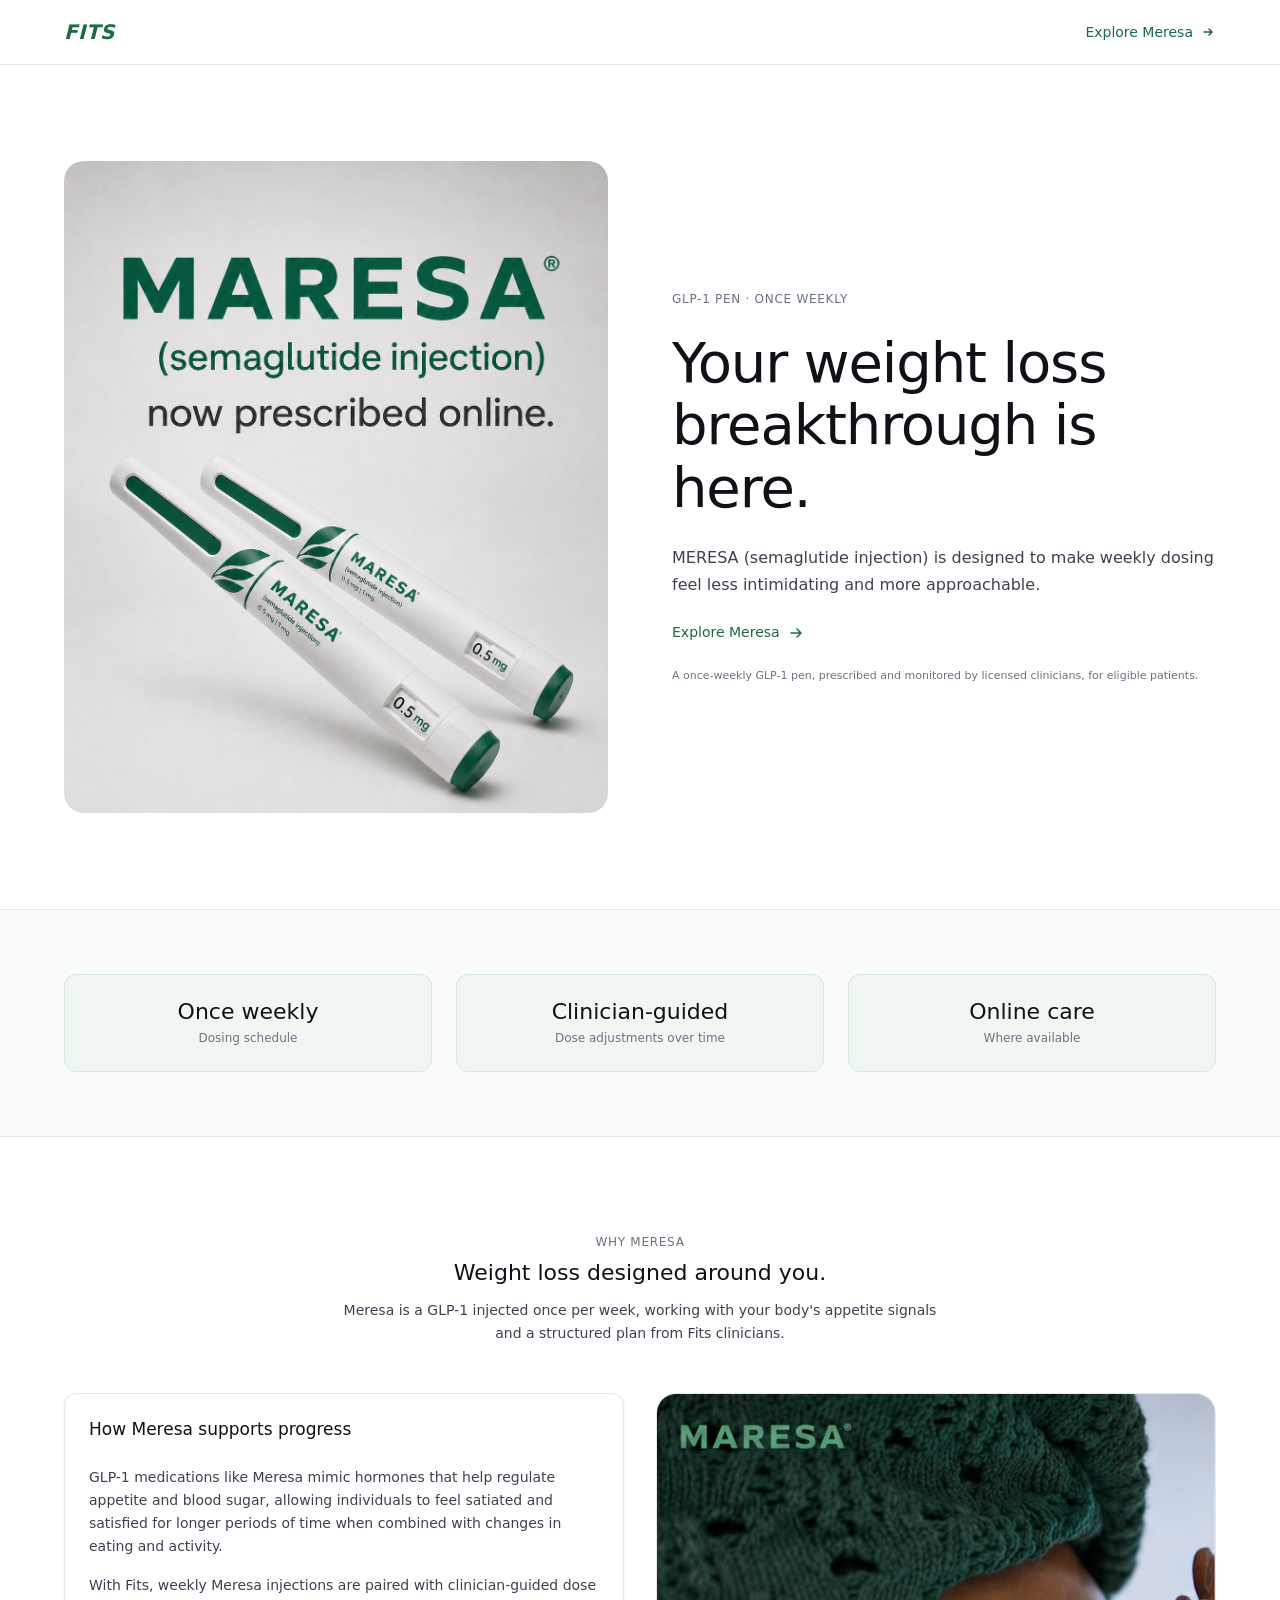
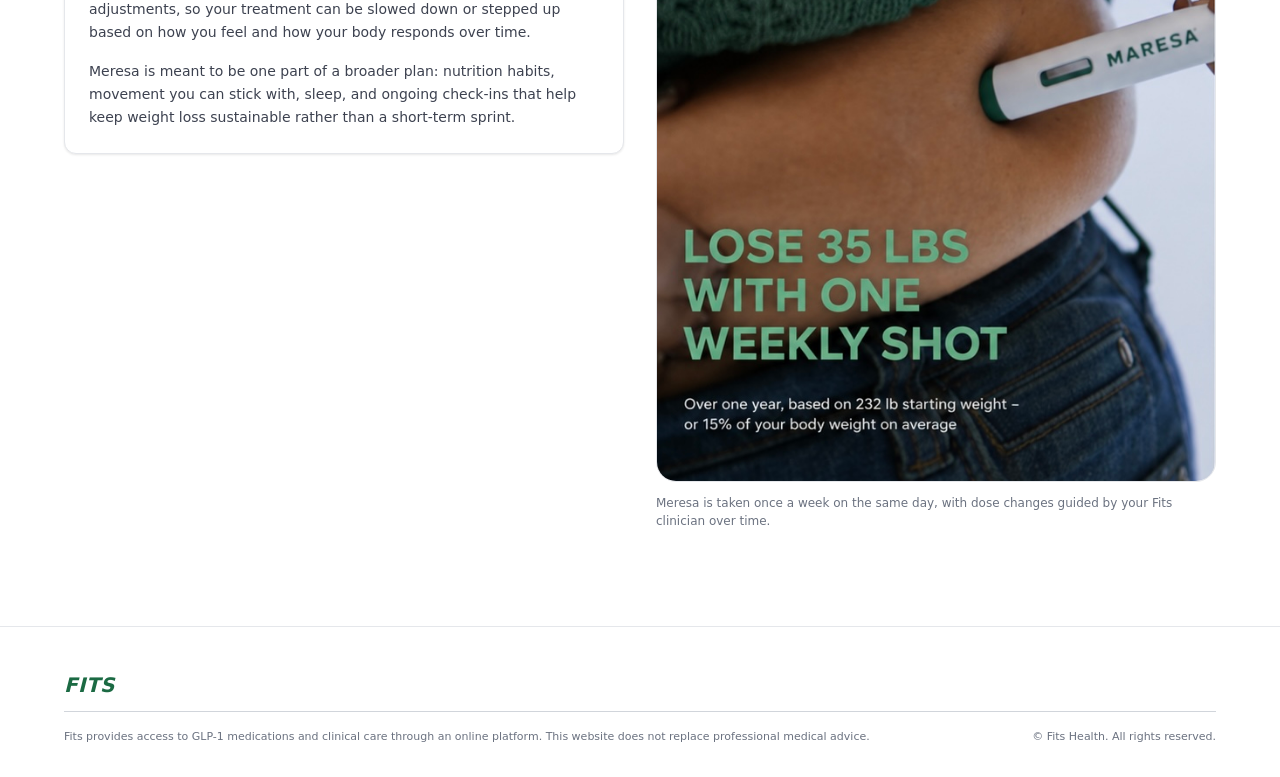
==== index.html @ 3e5bb479 "changes" ====
<!DOCTYPE html>
<html lang="en">
<head>
  <meta charset="UTF-8" />
  <title>Fits | Meresa GLP-1 Pen</title>
  <meta name="viewport" content="width=device-width, initial-scale=1" />
  <style>
    /* ============================================================
       FITS HEALTH - Shared Design System (inlined from styles.css)
       ============================================================ */

    *, *::before, *::after { box-sizing: border-box; margin: 0; padding: 0; }

    :root {
      --color-brand:        #1b6a43;
      --color-brand-dark:   #0f4a2e;
      --color-brand-mid:    #2e8c5e;
      --color-brand-light:  #d4e8db;
      --color-brand-subtle: #f0f7f3;
      --color-ink:           #0f1117;
      --color-ink-secondary: #3d4250;
      --color-ink-muted:     #6b7280;
      --color-surface:        #ffffff;
      --color-bg:             #f9fafb;
      --color-surface-raised: #f3f4f6;
      --color-border:        #e5e7eb;
      --color-border-strong: #d1d5db;
      --color-warning:        #d97706;
      --color-warning-bg:     #fffbeb;
      --color-warning-border: #fef3c7;
      --font-base: system-ui, -apple-system, BlinkMacSystemFont, "Helvetica Neue", Arial, sans-serif;
      --sp-1:  4px;  --sp-2:  8px;  --sp-3:  12px; --sp-4:  16px;
      --sp-6:  24px; --sp-8:  32px; --sp-12: 48px;  --sp-16: 64px; --sp-24: 96px;
      --radius-sm: 6px; --radius-md: 12px; --radius-lg: 20px;
      --shadow-card:     0 1px 3px rgba(0,0,0,.06), 0 1px 2px rgba(0,0,0,.04);
      --shadow-elevated: 0 4px 16px rgba(0,0,0,.08), 0 1px 4px rgba(0,0,0,.05);
      --shadow-hover:    0 8px 24px rgba(0,0,0,.10);
      --container-max: 1200px;
      --nav-height: 64px;
    }

    html { font-size: 16px; -webkit-font-smoothing: antialiased; -moz-osx-font-smoothing: grayscale; text-rendering: optimizeLegibility; }
    body { font-family: var(--font-base); background: var(--color-bg); color: var(--color-ink); line-height: 1.5; }
    img { max-width: 100%; display: block; }
    a { color: inherit; text-decoration: none; }

    .container { max-width: var(--container-max); margin: 0 auto; padding: 0 var(--sp-6); }

    /* Nav */
    .site-nav { position: sticky; top: 0; z-index: 100; background: var(--color-surface); border-bottom: 1px solid var(--color-border); transition: box-shadow 0.2s ease, border-color 0.2s ease; }
    .site-nav.scrolled { box-shadow: var(--shadow-elevated); border-bottom-color: transparent; }
    .nav-inner { height: var(--nav-height); display: flex; align-items: center; justify-content: space-between; }
    .nav-logo { font-size: 20px; font-weight: 700; font-style: italic; color: var(--color-brand); letter-spacing: 0.02em; text-decoration: none; line-height: 1; }
    .nav-logo:hover { color: var(--color-brand-dark); }
    .nav-actions { display: flex; align-items: center; gap: var(--sp-3); }

    /* Buttons */
    .btn { display: inline-flex; align-items: center; gap: var(--sp-2); padding: 10px 20px; font-family: var(--font-base); font-size: 14px; font-weight: 500; line-height: 1; border-radius: var(--radius-sm); border: 1px solid transparent; cursor: pointer; text-decoration: none; transition: background 0.15s ease, border-color 0.15s ease, color 0.15s ease; white-space: nowrap; }
    .btn:focus-visible { outline: 2px solid var(--color-brand-light); outline-offset: 2px; }
    .btn-ghost { background: transparent; border-color: transparent; color: var(--color-brand); padding-left: 0; padding-right: 0; }
    .btn-ghost:hover { color: var(--color-brand-dark); text-decoration: underline; }
    .btn-outline { background: transparent; border-color: var(--color-border-strong); color: var(--color-ink-secondary); }
    .btn-outline:hover { background: var(--color-bg); }

    /* Typography */
    .eyebrow { font-size: 12px; font-weight: 500; letter-spacing: 0.06em; text-transform: uppercase; color: var(--color-ink-muted); line-height: 1.5; }
    .text-display { font-size: clamp(42px, 4.5vw, 56px); font-weight: 300; letter-spacing: -0.02em; line-height: 1.12; color: var(--color-ink); }
    .text-h2 { font-size: 22px; font-weight: 500; line-height: 1.3; color: var(--color-ink); }
    .text-h3 { font-size: 17px; font-weight: 500; line-height: 1.4; color: var(--color-ink); }
    .text-body-lg { font-size: 16px; font-weight: 400; line-height: 1.7; color: var(--color-ink-secondary); }
    .text-body { font-size: 14px; font-weight: 400; line-height: 1.65; color: var(--color-ink-secondary); }
    .text-caption { font-size: 12px; font-weight: 500; line-height: 1.5; color: var(--color-ink-muted); }
    .text-legal { font-size: 11px; font-weight: 400; line-height: 1.6; color: var(--color-ink-muted); }

    /* Cards */
    .card { background: var(--color-surface); border: 1px solid var(--color-border); border-radius: var(--radius-md); box-shadow: var(--shadow-card); padding: var(--sp-6); }
    .card-image { background: #f4f1ec; border-radius: var(--radius-lg); overflow: hidden; }
    .card-image img { width: 100%; height: auto; display: block; }
    .card-stat { background: var(--color-brand-subtle); border: 1px solid var(--color-brand-light); border-radius: var(--radius-md); padding: var(--sp-6); text-align: center; }
    .card-stat-value { font-size: 22px; font-weight: 400; color: var(--color-ink); line-height: 1.2; margin-bottom: var(--sp-1); }
    .card-stat-label { font-size: 12px; font-weight: 500; color: var(--color-ink-muted); line-height: 1.4; }

    /* Sections */
    .section { padding: var(--sp-24) 0; }
    .section--white { background: var(--color-surface); }
    .section-header { text-align: center; max-width: 600px; margin: 0 auto var(--sp-12); }
    .section-header .eyebrow { margin-bottom: var(--sp-2); }
    .section-header .text-h2 { margin-bottom: var(--sp-3); }

    /* Footer */
    .site-footer { background: var(--color-surface); border-top: 1px solid var(--color-border); padding: var(--sp-12) 0 var(--sp-8); }
    .footer-inner { display: flex; flex-direction: column; gap: var(--sp-4); }
    .footer-top { display: flex; align-items: center; justify-content: space-between; padding-bottom: var(--sp-4); border-bottom: 1px solid var(--color-border-strong); }
    .footer-bottom { display: flex; justify-content: space-between; align-items: flex-start; gap: var(--sp-6); flex-wrap: wrap; }

    /* ============================================================
       index.html page-specific styles
       ============================================================ */

    .hero { background: var(--color-surface); padding: var(--sp-24) 0; }

    .hero-grid {
      display: grid;
      grid-template-columns: minmax(0, 1fr) minmax(0, 1fr);
      gap: var(--sp-16);
      align-items: center;
    }

    .hero-image-col { order: -1; }

    .hero-text-col { display: flex; flex-direction: column; gap: var(--sp-6); }

    .hero-explore-link { display: inline-flex; align-items: center; gap: var(--sp-2); font-size: 14px; font-weight: 500; color: var(--color-brand); text-decoration: none; transition: color 0.15s ease; }
    .hero-explore-link:hover { color: var(--color-brand-dark); }
    .hero-explore-link svg { transition: transform 0.15s ease; }
    .hero-explore-link:hover svg { transform: translateX(3px); }

    .stats-section { background: var(--color-bg); padding: var(--sp-16) 0; border-top: 1px solid var(--color-border); border-bottom: 1px solid var(--color-border); }
    .stats-grid { display: grid; grid-template-columns: repeat(3, minmax(0, 1fr)); gap: var(--sp-6); }

    .how-section { background: var(--color-surface); }
    .how-grid { display: grid; grid-template-columns: minmax(0, 1fr) minmax(0, 1fr); gap: var(--sp-8); align-items: start; }
    .how-copy p { font-size: 14px; line-height: 1.65; color: var(--color-ink-secondary); }
    .how-copy p + p { margin-top: var(--sp-4); }
    .how-image { display: flex; flex-direction: column; gap: var(--sp-3); }
    .how-image .card-image { background: var(--color-surface); border: 1px solid var(--color-border); }

    @media (max-width: 900px) {
      .hero-grid, .how-grid { grid-template-columns: 1fr; gap: var(--sp-8); }
      .hero-image-col { order: -1; }
    }

    @media (max-width: 768px) {
      .container { padding: 0 var(--sp-4); }
      .section { padding: var(--sp-16) 0; }
      .section-header { margin-bottom: var(--sp-8); }
      .footer-top { flex-direction: column; align-items: flex-start; gap: var(--sp-3); }
      .footer-bottom { flex-direction: column; gap: var(--sp-2); }
    }

    @media (max-width: 600px) {
      .hero { padding: var(--sp-16) 0; }
      .hero-grid { gap: var(--sp-6); }
      .stats-grid { grid-template-columns: 1fr; gap: var(--sp-3); }
      .card-stat { display: flex; align-items: center; gap: var(--sp-4); text-align: left; padding: var(--sp-4); }
      .card-stat-value { margin-bottom: 0; white-space: nowrap; }
    }
  </style>
</head>
<body>

  <header class="site-nav" id="site-nav">
    <div class="container nav-inner">
      <a href="index.html" class="nav-logo">FITS</a>
      <nav class="nav-actions" aria-label="Site navigation">
        <a href="fits-pen.html" class="btn-ghost btn">
          Explore Meresa
          <svg width="14" height="14" viewBox="0 0 14 14" fill="none" aria-hidden="true">
            <path d="M3 7h8M8 4l3 3-3 3" stroke="currentColor" stroke-width="1.5" stroke-linecap="round" stroke-linejoin="round"/>
          </svg>
        </a>
      </nav>
    </div>
  </header>

  <main>

    <section class="hero section--white" id="pen">
      <div class="container">
        <div class="hero-grid">

          <div class="hero-image-col">
            <div class="card-image">
              <img src="dual.png" alt="Two Meresa semaglutide injection pens" fetchpriority="high" width="800" height="900" />
            </div>
          </div>

          <div class="hero-text-col">
            <p class="eyebrow">GLP-1 pen &middot; once weekly</p>
            <div>
              <h1 class="text-display">Your weight loss breakthrough is here.</h1>
              <p class="text-body-lg" style="margin-top: var(--sp-6);">
                MERESA (semaglutide injection) is designed to make weekly dosing feel less intimidating and more approachable.
              </p>
            </div>
            <a href="fits-pen.html" class="hero-explore-link">
              Explore Meresa
              <svg width="16" height="16" viewBox="0 0 16 16" fill="none" aria-hidden="true">
                <path d="M3 8h10M9 4l4 4-4 4" stroke="currentColor" stroke-width="1.5" stroke-linecap="round" stroke-linejoin="round"/>
              </svg>
            </a>
            <p class="text-legal">
              A once-weekly GLP-1 pen, prescribed and monitored by licensed clinicians, for eligible patients.
            </p>
          </div>

        </div>
      </div>
    </section>

    <section class="stats-section" aria-label="Key features">
      <div class="container">
        <div class="stats-grid">
          <div class="card-stat">
            <div class="card-stat-value">Once weekly</div>
            <div class="card-stat-label">Dosing schedule</div>
          </div>
          <div class="card-stat">
            <div class="card-stat-value">Clinician-guided</div>
            <div class="card-stat-label">Dose adjustments over time</div>
          </div>
          <div class="card-stat">
            <div class="card-stat-value">Online care</div>
            <div class="card-stat-label">Where available</div>
          </div>
        </div>
      </div>
    </section>

    <section class="section how-section section--white" id="see">
      <div class="container">
        <div class="section-header">
          <p class="eyebrow">Why Meresa</p>
          <h2 class="text-h2">Weight loss designed around you.</h2>
          <p class="text-body">
            Meresa is a GLP-1 injected once per week, working with your body's appetite signals and a structured plan from Fits clinicians.
          </p>
        </div>
        <div class="how-grid">
          <div class="how-copy card">
            <h3 class="text-h3" style="margin-bottom: var(--sp-6);">How Meresa supports progress</h3>
            <p>
              GLP-1 medications like Meresa mimic hormones that help regulate appetite and blood sugar, allowing individuals to feel satiated and satisfied for longer periods of time when combined with changes in eating and activity.
            </p>
            <p>
              With Fits, weekly Meresa injections are paired with clinician-guided dose adjustments, so your treatment can be slowed down or stepped up based on how you feel and how your body responds over time.
            </p>
            <p>
              Meresa is meant to be one part of a broader plan: nutrition habits, movement you can stick with, sleep, and ongoing check-ins that help keep weight loss sustainable rather than a short-term sprint.
            </p>
          </div>
          <div class="how-image">
            <div class="card-image">
              <img src="fat.jpg" alt="Person using the Meresa GLP-1 injection pen" loading="lazy" width="800" height="960" />
            </div>
            <p class="text-caption">
              Meresa is taken once a week on the same day, with dose changes guided by your Fits clinician over time.
            </p>
          </div>
        </div>
      </div>
    </section>

  </main>

  <footer class="site-footer">
    <div class="container footer-inner">
      <div class="footer-top">
        <span class="nav-logo" aria-label="Fits Health">FITS</span>
      </div>
      <div class="footer-bottom">
        <p class="text-legal">Fits provides access to GLP-1 medications and clinical care through an online platform. This website does not replace professional medical advice.</p>
        <p class="text-legal" style="white-space: nowrap;">&#169; Fits Health. All rights reserved.</p>
      </div>
    </div>
  </footer>

  <script>
    (function () {
      var nav = document.getElementById('site-nav');
      if (!nav) return;
      window.addEventListener('scroll', function () {
        nav.classList.toggle('scrolled', window.scrollY > 20);
      }, { passive: true });
    }());
  </script>

</body>
</html>
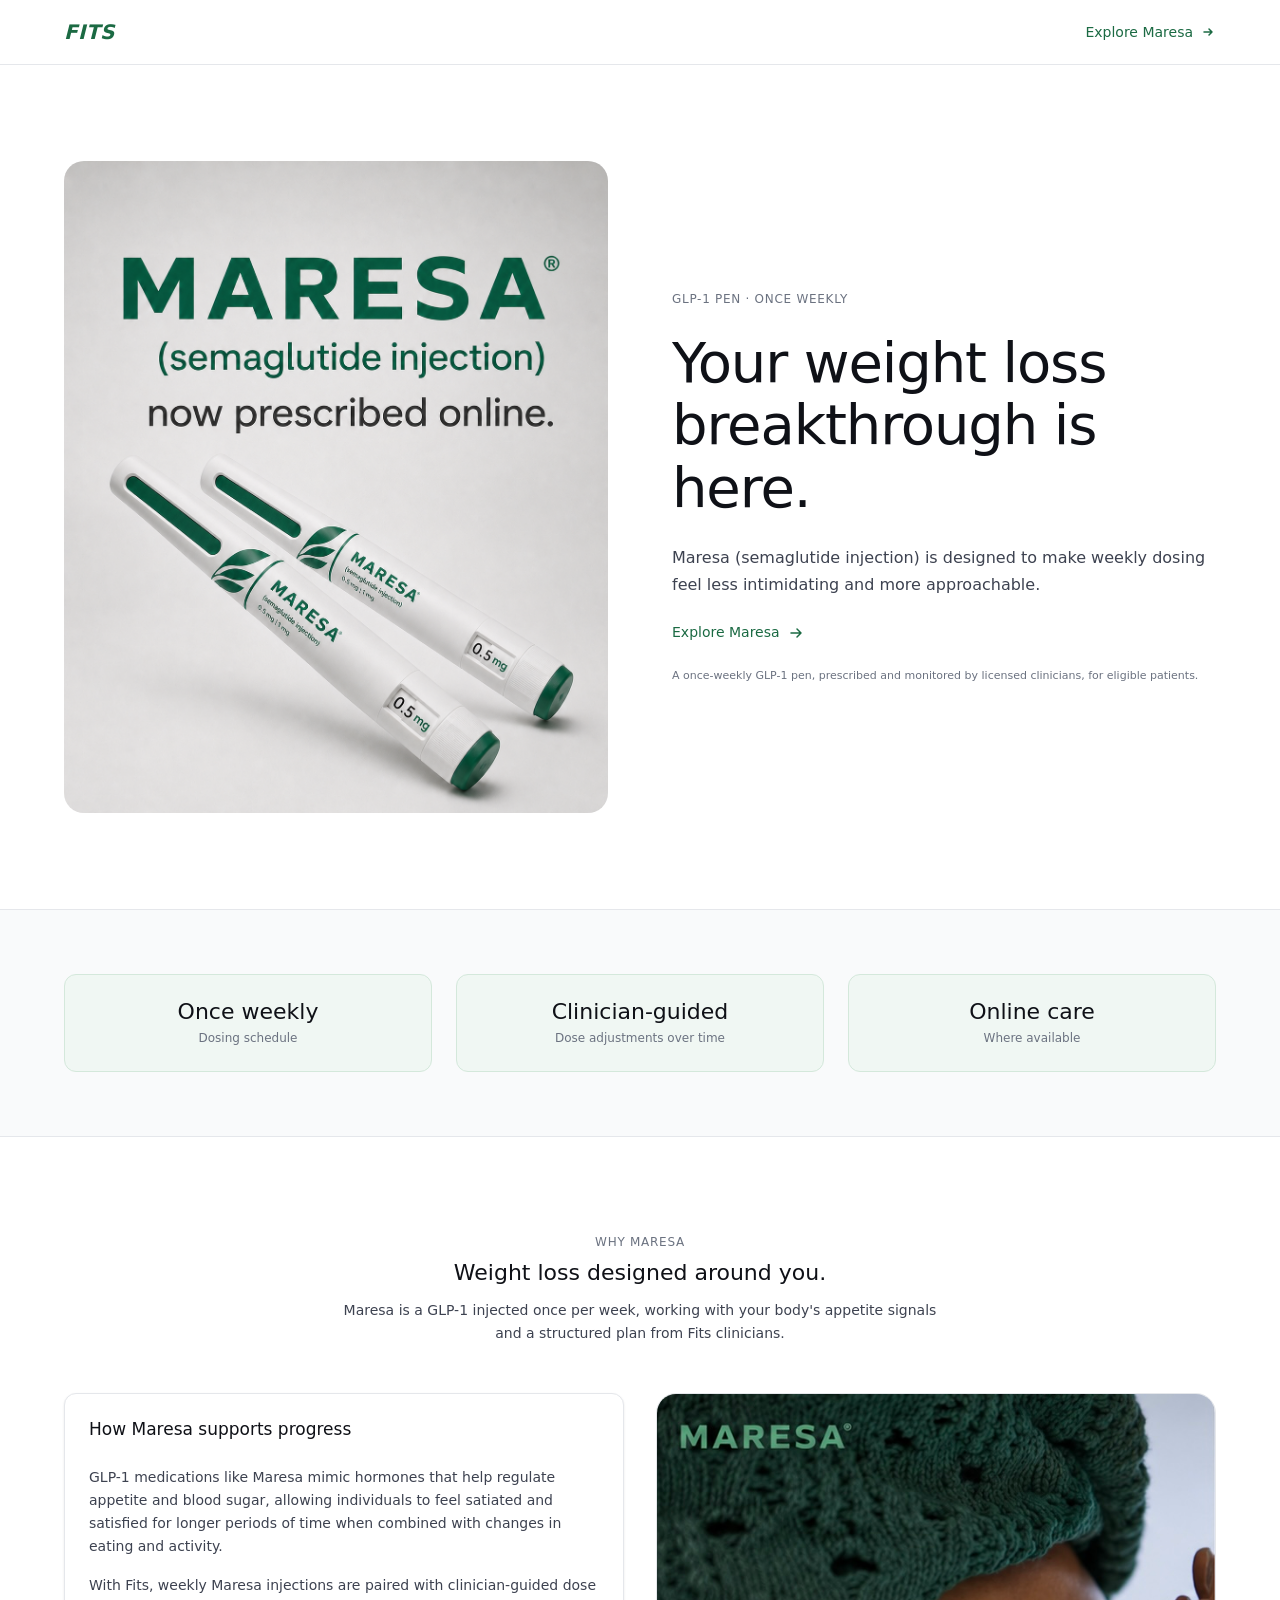
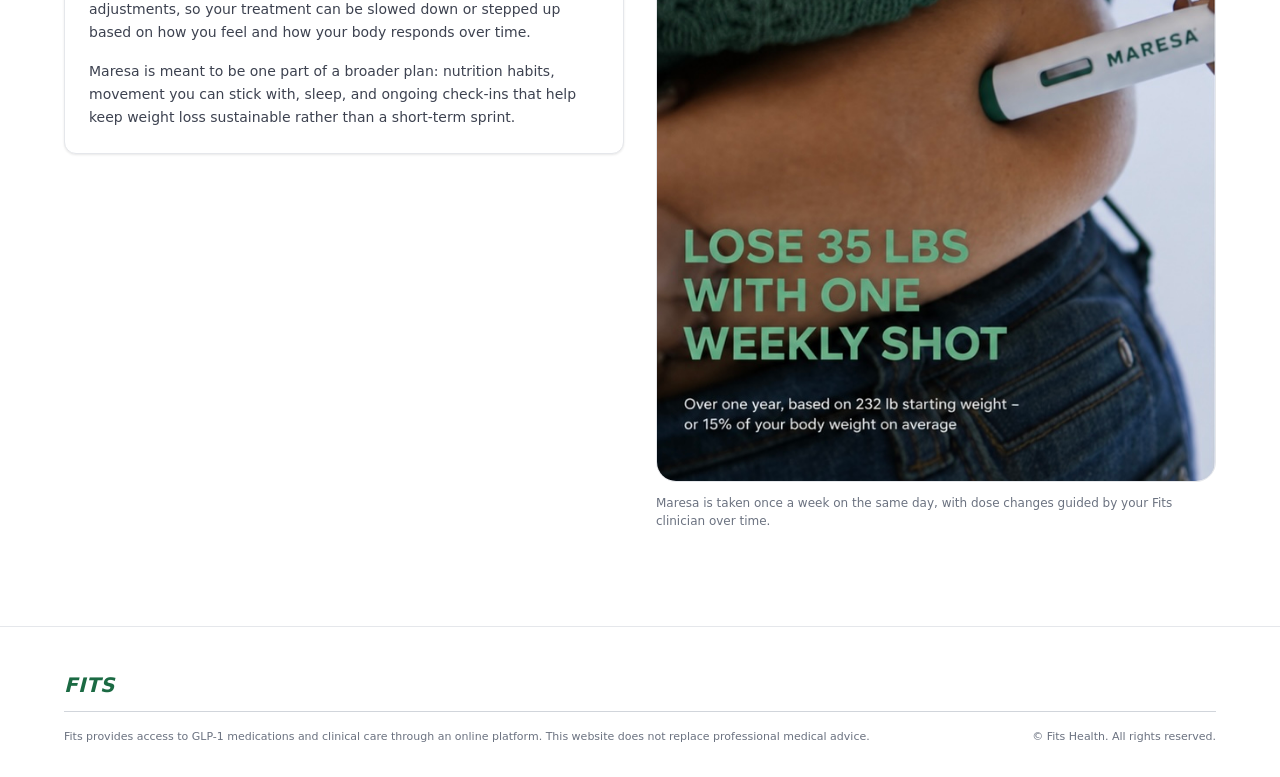
==== commit a4e3fb6e: "Update references from 'Meresa' to 'Maresa'" ====
--- a/index.html
+++ b/index.html
@@ -2,7 +2,7 @@
 <html lang="en">
 <head>
   <meta charset="UTF-8" />
-  <title>Fits | Meresa GLP-1 Pen</title>
+  <title>Fits | Maresa GLP-1 Pen</title>
   <meta name="viewport" content="width=device-width, initial-scale=1" />
   <style>
     /* ============================================================
@@ -154,7 +154,7 @@
       <a href="index.html" class="nav-logo">FITS</a>
       <nav class="nav-actions" aria-label="Site navigation">
         <a href="fits-pen.html" class="btn-ghost btn">
-          Explore Meresa
+          Explore Maresa
           <svg width="14" height="14" viewBox="0 0 14 14" fill="none" aria-hidden="true">
             <path d="M3 7h8M8 4l3 3-3 3" stroke="currentColor" stroke-width="1.5" stroke-linecap="round" stroke-linejoin="round"/>
           </svg>
@@ -171,7 +171,7 @@
 
           <div class="hero-image-col">
             <div class="card-image">
-              <img src="dual.png" alt="Two Meresa semaglutide injection pens" fetchpriority="high" width="800" height="900" />
+              <img src="dual.png" alt="Two Maresa semaglutide injection pens" fetchpriority="high" width="800" height="900" />
             </div>
           </div>
 
@@ -180,11 +180,11 @@
             <div>
               <h1 class="text-display">Your weight loss breakthrough is here.</h1>
               <p class="text-body-lg" style="margin-top: var(--sp-6);">
-                MERESA (semaglutide injection) is designed to make weekly dosing feel less intimidating and more approachable.
+                Maresa (semaglutide injection) is designed to make weekly dosing feel less intimidating and more approachable.
               </p>
             </div>
             <a href="fits-pen.html" class="hero-explore-link">
-              Explore Meresa
+              Explore Maresa
               <svg width="16" height="16" viewBox="0 0 16 16" fill="none" aria-hidden="true">
                 <path d="M3 8h10M9 4l4 4-4 4" stroke="currentColor" stroke-width="1.5" stroke-linecap="round" stroke-linejoin="round"/>
               </svg>
@@ -220,31 +220,31 @@
     <section class="section how-section section--white" id="see">
       <div class="container">
         <div class="section-header">
-          <p class="eyebrow">Why Meresa</p>
+          <p class="eyebrow">Why Maresa</p>
           <h2 class="text-h2">Weight loss designed around you.</h2>
           <p class="text-body">
-            Meresa is a GLP-1 injected once per week, working with your body's appetite signals and a structured plan from Fits clinicians.
+            Maresa is a GLP-1 injected once per week, working with your body's appetite signals and a structured plan from Fits clinicians.
           </p>
         </div>
         <div class="how-grid">
           <div class="how-copy card">
-            <h3 class="text-h3" style="margin-bottom: var(--sp-6);">How Meresa supports progress</h3>
+            <h3 class="text-h3" style="margin-bottom: var(--sp-6);">How Maresa supports progress</h3>
             <p>
-              GLP-1 medications like Meresa mimic hormones that help regulate appetite and blood sugar, allowing individuals to feel satiated and satisfied for longer periods of time when combined with changes in eating and activity.
+              GLP-1 medications like Maresa mimic hormones that help regulate appetite and blood sugar, allowing individuals to feel satiated and satisfied for longer periods of time when combined with changes in eating and activity.
             </p>
             <p>
-              With Fits, weekly Meresa injections are paired with clinician-guided dose adjustments, so your treatment can be slowed down or stepped up based on how you feel and how your body responds over time.
+              With Fits, weekly Maresa injections are paired with clinician-guided dose adjustments, so your treatment can be slowed down or stepped up based on how you feel and how your body responds over time.
             </p>
             <p>
-              Meresa is meant to be one part of a broader plan: nutrition habits, movement you can stick with, sleep, and ongoing check-ins that help keep weight loss sustainable rather than a short-term sprint.
+              Maresa is meant to be one part of a broader plan: nutrition habits, movement you can stick with, sleep, and ongoing check-ins that help keep weight loss sustainable rather than a short-term sprint.
             </p>
           </div>
           <div class="how-image">
             <div class="card-image">
-              <img src="fat.jpg" alt="Person using the Meresa GLP-1 injection pen" loading="lazy" width="800" height="960" />
+              <img src="fat.jpg" alt="Person using the Maresa GLP-1 injection pen" loading="lazy" width="800" height="960" />
             </div>
             <p class="text-caption">
-              Meresa is taken once a week on the same day, with dose changes guided by your Fits clinician over time.
+              Maresa is taken once a week on the same day, with dose changes guided by your Fits clinician over time.
             </p>
           </div>
         </div>
@@ -276,4 +276,4 @@
   </script>
 
 </body>
-</html>+</html>
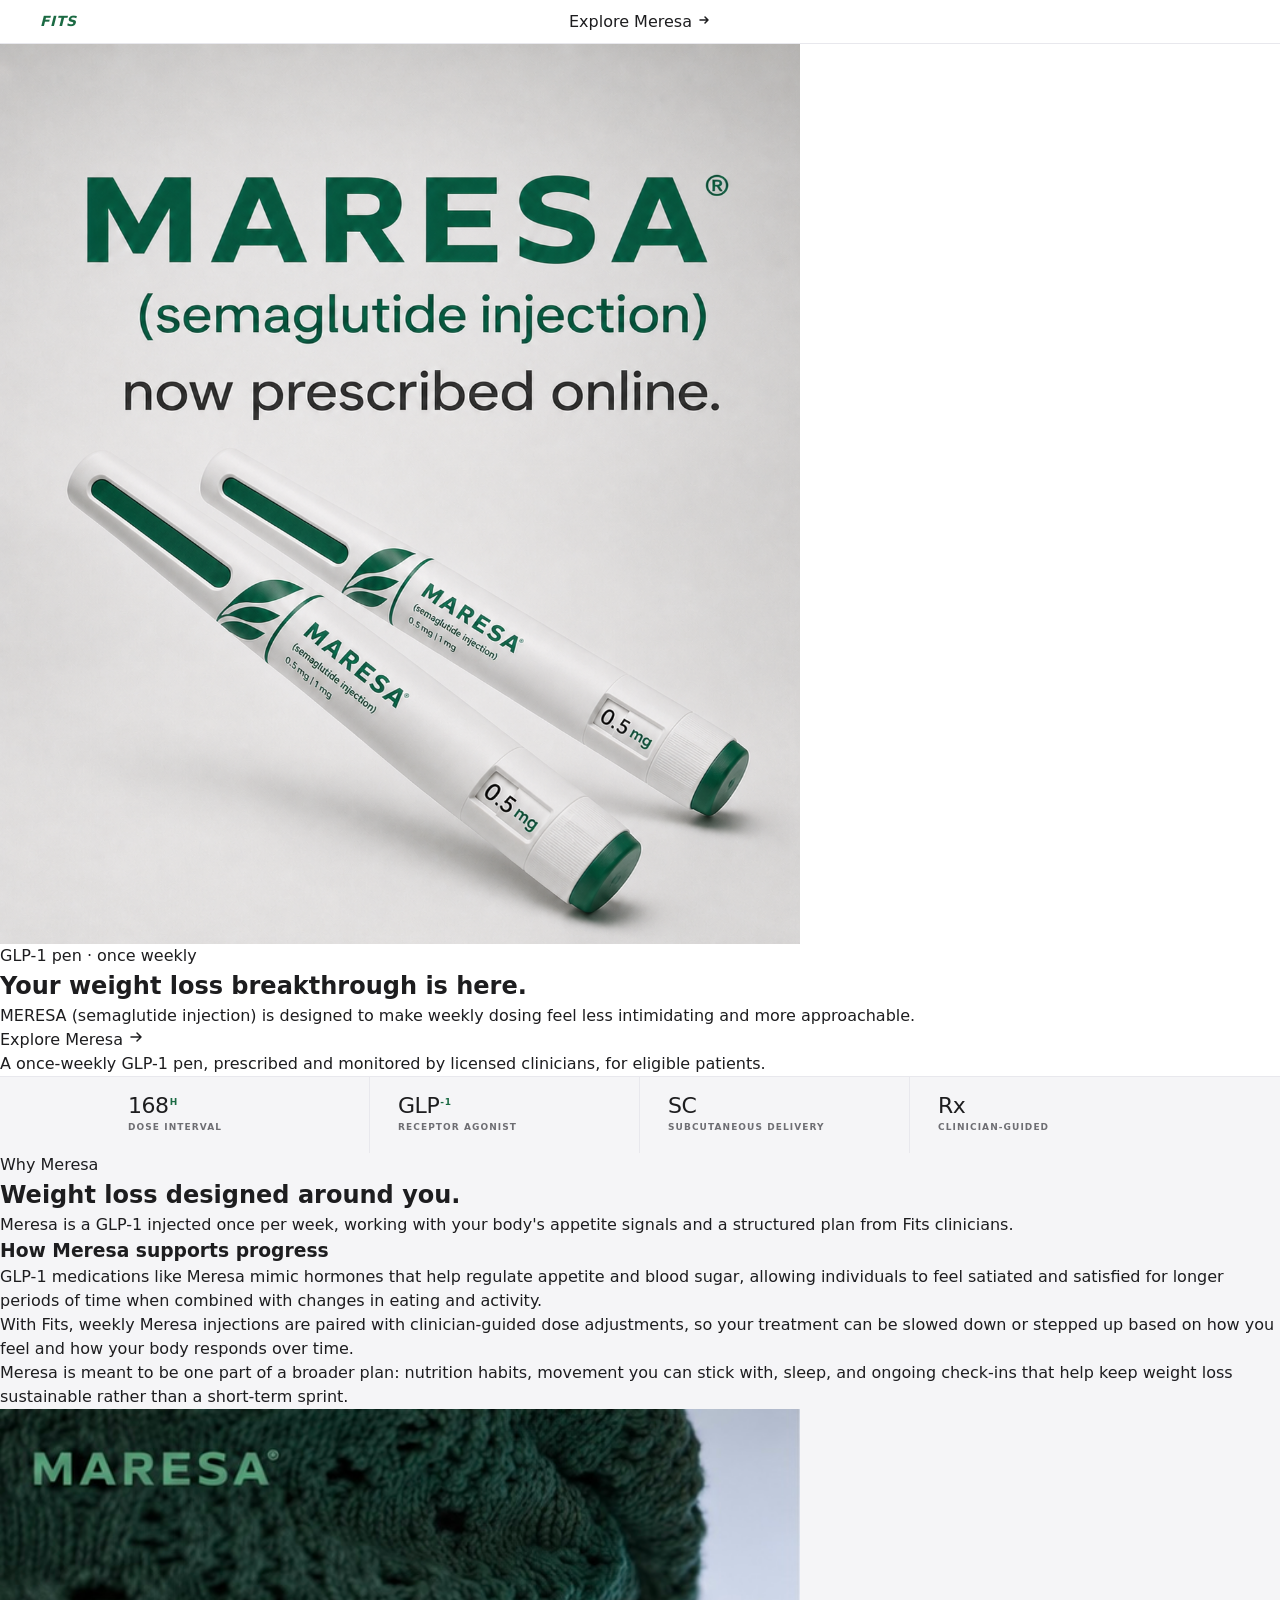
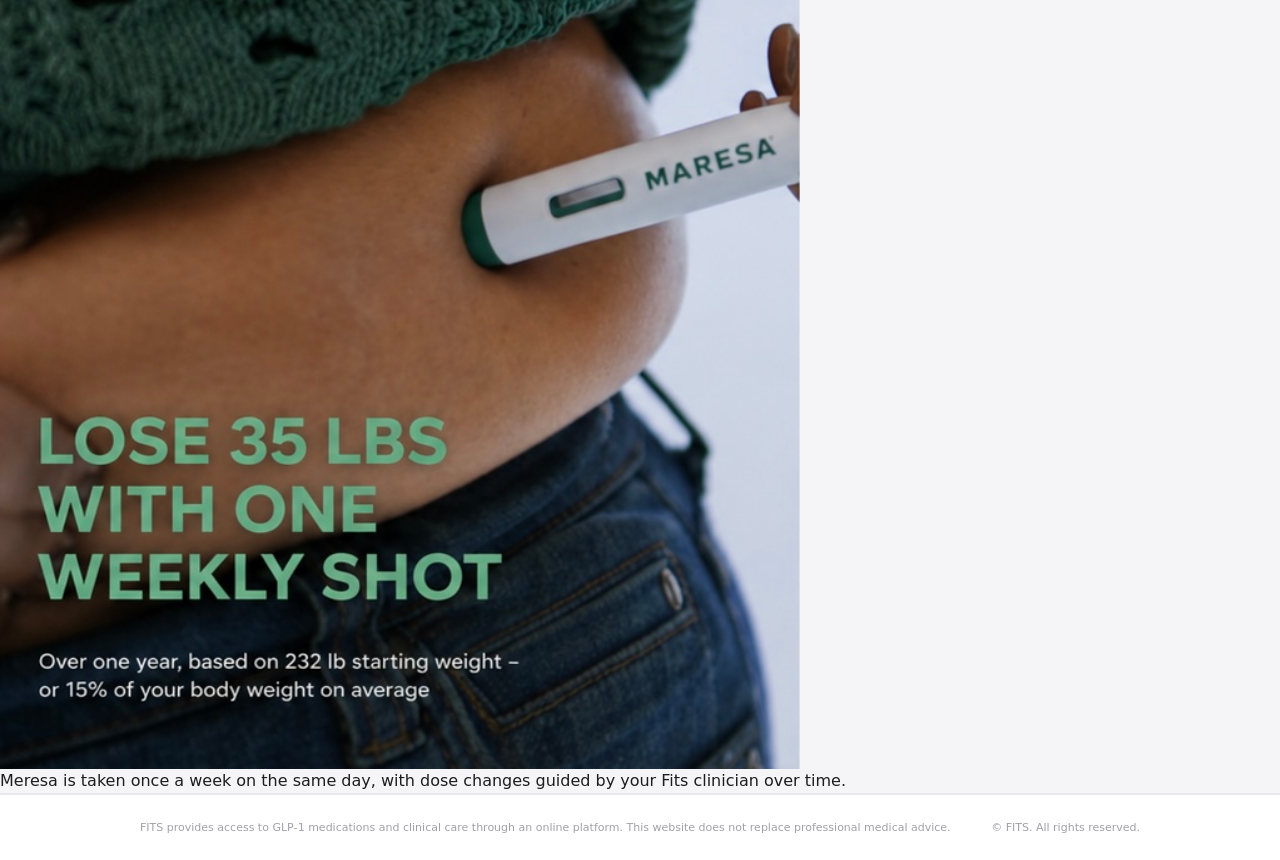
==== commit 259ebca3: "Merge branch 'main' of https://github.com/michaelxie698-star/Momentum-website" ====
--- a/index.html
+++ b/index.html
@@ -2,149 +2,652 @@
 <html lang="en">
 <head>
   <meta charset="UTF-8" />
-  <title>Fits | Maresa GLP-1 Pen</title>
+  <title>Fits | Meresa GLP-1 Pen</title>
   <meta name="viewport" content="width=device-width, initial-scale=1" />
   <style>
-    /* ============================================================
-       FITS HEALTH - Shared Design System (inlined from styles.css)
-       ============================================================ */
-
-    *, *::before, *::after { box-sizing: border-box; margin: 0; padding: 0; }
-
-    :root {
-      --color-brand:        #1b6a43;
-      --color-brand-dark:   #0f4a2e;
-      --color-brand-mid:    #2e8c5e;
-      --color-brand-light:  #d4e8db;
-      --color-brand-subtle: #f0f7f3;
-      --color-ink:           #0f1117;
-      --color-ink-secondary: #3d4250;
-      --color-ink-muted:     #6b7280;
-      --color-surface:        #ffffff;
-      --color-bg:             #f9fafb;
-      --color-surface-raised: #f3f4f6;
-      --color-border:        #e5e7eb;
-      --color-border-strong: #d1d5db;
-      --color-warning:        #d97706;
-      --color-warning-bg:     #fffbeb;
-      --color-warning-border: #fef3c7;
-      --font-base: system-ui, -apple-system, BlinkMacSystemFont, "Helvetica Neue", Arial, sans-serif;
-      --sp-1:  4px;  --sp-2:  8px;  --sp-3:  12px; --sp-4:  16px;
-      --sp-6:  24px; --sp-8:  32px; --sp-12: 48px;  --sp-16: 64px; --sp-24: 96px;
-      --radius-sm: 6px; --radius-md: 12px; --radius-lg: 20px;
-      --shadow-card:     0 1px 3px rgba(0,0,0,.06), 0 1px 2px rgba(0,0,0,.04);
-      --shadow-elevated: 0 4px 16px rgba(0,0,0,.08), 0 1px 4px rgba(0,0,0,.05);
-      --shadow-hover:    0 8px 24px rgba(0,0,0,.10);
-      --container-max: 1200px;
-      --nav-height: 64px;
-    }
-
-    html { font-size: 16px; -webkit-font-smoothing: antialiased; -moz-osx-font-smoothing: grayscale; text-rendering: optimizeLegibility; }
-    body { font-family: var(--font-base); background: var(--color-bg); color: var(--color-ink); line-height: 1.5; }
-    img { max-width: 100%; display: block; }
-    a { color: inherit; text-decoration: none; }
-
-    .container { max-width: var(--container-max); margin: 0 auto; padding: 0 var(--sp-6); }
-
-    /* Nav */
-    .site-nav { position: sticky; top: 0; z-index: 100; background: var(--color-surface); border-bottom: 1px solid var(--color-border); transition: box-shadow 0.2s ease, border-color 0.2s ease; }
-    .site-nav.scrolled { box-shadow: var(--shadow-elevated); border-bottom-color: transparent; }
-    .nav-inner { height: var(--nav-height); display: flex; align-items: center; justify-content: space-between; }
-    .nav-logo { font-size: 20px; font-weight: 700; font-style: italic; color: var(--color-brand); letter-spacing: 0.02em; text-decoration: none; line-height: 1; }
-    .nav-logo:hover { color: var(--color-brand-dark); }
-    .nav-actions { display: flex; align-items: center; gap: var(--sp-3); }
-
-    /* Buttons */
-    .btn { display: inline-flex; align-items: center; gap: var(--sp-2); padding: 10px 20px; font-family: var(--font-base); font-size: 14px; font-weight: 500; line-height: 1; border-radius: var(--radius-sm); border: 1px solid transparent; cursor: pointer; text-decoration: none; transition: background 0.15s ease, border-color 0.15s ease, color 0.15s ease; white-space: nowrap; }
-    .btn:focus-visible { outline: 2px solid var(--color-brand-light); outline-offset: 2px; }
-    .btn-ghost { background: transparent; border-color: transparent; color: var(--color-brand); padding-left: 0; padding-right: 0; }
-    .btn-ghost:hover { color: var(--color-brand-dark); text-decoration: underline; }
-    .btn-outline { background: transparent; border-color: var(--color-border-strong); color: var(--color-ink-secondary); }
-    .btn-outline:hover { background: var(--color-bg); }
-
-    /* Typography */
-    .eyebrow { font-size: 12px; font-weight: 500; letter-spacing: 0.06em; text-transform: uppercase; color: var(--color-ink-muted); line-height: 1.5; }
-    .text-display { font-size: clamp(42px, 4.5vw, 56px); font-weight: 300; letter-spacing: -0.02em; line-height: 1.12; color: var(--color-ink); }
-    .text-h2 { font-size: 22px; font-weight: 500; line-height: 1.3; color: var(--color-ink); }
-    .text-h3 { font-size: 17px; font-weight: 500; line-height: 1.4; color: var(--color-ink); }
-    .text-body-lg { font-size: 16px; font-weight: 400; line-height: 1.7; color: var(--color-ink-secondary); }
-    .text-body { font-size: 14px; font-weight: 400; line-height: 1.65; color: var(--color-ink-secondary); }
-    .text-caption { font-size: 12px; font-weight: 500; line-height: 1.5; color: var(--color-ink-muted); }
-    .text-legal { font-size: 11px; font-weight: 400; line-height: 1.6; color: var(--color-ink-muted); }
-
-    /* Cards */
-    .card { background: var(--color-surface); border: 1px solid var(--color-border); border-radius: var(--radius-md); box-shadow: var(--shadow-card); padding: var(--sp-6); }
-    .card-image { background: #f4f1ec; border-radius: var(--radius-lg); overflow: hidden; }
-    .card-image img { width: 100%; height: auto; display: block; }
-    .card-stat { background: var(--color-brand-subtle); border: 1px solid var(--color-brand-light); border-radius: var(--radius-md); padding: var(--sp-6); text-align: center; }
-    .card-stat-value { font-size: 22px; font-weight: 400; color: var(--color-ink); line-height: 1.2; margin-bottom: var(--sp-1); }
-    .card-stat-label { font-size: 12px; font-weight: 500; color: var(--color-ink-muted); line-height: 1.4; }
-
-    /* Sections */
-    .section { padding: var(--sp-24) 0; }
-    .section--white { background: var(--color-surface); }
-    .section-header { text-align: center; max-width: 600px; margin: 0 auto var(--sp-12); }
-    .section-header .eyebrow { margin-bottom: var(--sp-2); }
-    .section-header .text-h2 { margin-bottom: var(--sp-3); }
-
-    /* Footer */
-    .site-footer { background: var(--color-surface); border-top: 1px solid var(--color-border); padding: var(--sp-12) 0 var(--sp-8); }
-    .footer-inner { display: flex; flex-direction: column; gap: var(--sp-4); }
-    .footer-top { display: flex; align-items: center; justify-content: space-between; padding-bottom: var(--sp-4); border-bottom: 1px solid var(--color-border-strong); }
-    .footer-bottom { display: flex; justify-content: space-between; align-items: flex-start; gap: var(--sp-6); flex-wrap: wrap; }
-
-    /* ============================================================
-       index.html page-specific styles
-       ============================================================ */
-
-    .hero { background: var(--color-surface); padding: var(--sp-24) 0; }
-
-    .hero-grid {
-      display: grid;
-      grid-template-columns: minmax(0, 1fr) minmax(0, 1fr);
-      gap: var(--sp-16);
-      align-items: center;
-    }
-
-    .hero-image-col { order: -1; }
-
-    .hero-text-col { display: flex; flex-direction: column; gap: var(--sp-6); }
-
-    .hero-explore-link { display: inline-flex; align-items: center; gap: var(--sp-2); font-size: 14px; font-weight: 500; color: var(--color-brand); text-decoration: none; transition: color 0.15s ease; }
-    .hero-explore-link:hover { color: var(--color-brand-dark); }
-    .hero-explore-link svg { transition: transform 0.15s ease; }
-    .hero-explore-link:hover svg { transform: translateX(3px); }
-
-    .stats-section { background: var(--color-bg); padding: var(--sp-16) 0; border-top: 1px solid var(--color-border); border-bottom: 1px solid var(--color-border); }
-    .stats-grid { display: grid; grid-template-columns: repeat(3, minmax(0, 1fr)); gap: var(--sp-6); }
-
-    .how-section { background: var(--color-surface); }
-    .how-grid { display: grid; grid-template-columns: minmax(0, 1fr) minmax(0, 1fr); gap: var(--sp-8); align-items: start; }
-    .how-copy p { font-size: 14px; line-height: 1.65; color: var(--color-ink-secondary); }
-    .how-copy p + p { margin-top: var(--sp-4); }
-    .how-image { display: flex; flex-direction: column; gap: var(--sp-3); }
-    .how-image .card-image { background: var(--color-surface); border: 1px solid var(--color-border); }
-
-    @media (max-width: 900px) {
-      .hero-grid, .how-grid { grid-template-columns: 1fr; gap: var(--sp-8); }
-      .hero-image-col { order: -1; }
-    }
-
-    @media (max-width: 768px) {
-      .container { padding: 0 var(--sp-4); }
-      .section { padding: var(--sp-16) 0; }
-      .section-header { margin-bottom: var(--sp-8); }
-      .footer-top { flex-direction: column; align-items: flex-start; gap: var(--sp-3); }
-      .footer-bottom { flex-direction: column; gap: var(--sp-2); }
-    }
-
-    @media (max-width: 600px) {
-      .hero { padding: var(--sp-16) 0; }
-      .hero-grid { gap: var(--sp-6); }
-      .stats-grid { grid-template-columns: 1fr; gap: var(--sp-3); }
-      .card-stat { display: flex; align-items: center; gap: var(--sp-4); text-align: left; padding: var(--sp-4); }
-      .card-stat-value { margin-bottom: 0; white-space: nowrap; }
-    }
+/* FITS — MARESA® Design System
+   Apple × F1 Telemetry Hybrid
+   ============================================ */
+
+*, *::before, *::after {
+  box-sizing: border-box;
+  margin: 0;
+  padding: 0;
+}
+
+:root {
+  --white:       #ffffff;
+  --off-white:   #f5f5f7;
+  --black:       #000000;
+  --ink:         #1d1d1f;
+  --ink-2:       #3d3d40;
+  --ink-3:       #6e6e73;
+  --ink-4:       #a0a0a8;
+  --border:      #d2d2d7;
+  --border-lt:   #e8e8ed;
+  --brand:       #1b6a43;
+  --brand-dim:   #0f4a2e;
+  --warn:        #b45309;
+  --warn-bg:     #fffbeb;
+  --warn-border: #fde68a;
+  --max:         1080px;
+  --font:        system-ui, -apple-system, BlinkMacSystemFont,
+                 "Helvetica Neue", Arial, sans-serif;
+}
+
+html {
+  font-size: 16px;
+  -webkit-font-smoothing: antialiased;
+  -moz-osx-font-smoothing: grayscale;
+  text-rendering: optimizeLegibility;
+}
+
+body {
+  font-family: var(--font);
+  background: var(--white);
+  color: var(--ink);
+  line-height: 1.5;
+  overflow-x: hidden;
+}
+
+img { display: block; max-width: 100%; }
+a { color: inherit; text-decoration: none; }
+button { font-family: var(--font); cursor: pointer; }
+
+/* ── Container ── */
+.wrap {
+  max-width: var(--max);
+  margin: 0 auto;
+  padding: 0 40px;
+}
+
+/* ── Navigation ── */
+.site-nav {
+  height: 44px;
+  background: rgba(255,255,255,0.88);
+  backdrop-filter: saturate(180%) blur(20px);
+  -webkit-backdrop-filter: saturate(180%) blur(20px);
+  border-bottom: 0.5px solid var(--border-lt);
+  position: sticky;
+  top: 0;
+  z-index: 100;
+}
+
+.nav-inner {
+  height: 100%;
+  display: flex;
+  align-items: center;
+  justify-content: center;
+  gap: 32px;
+  position: relative;
+}
+
+.nav-logo {
+  font-size: 14px;
+  font-weight: 800;
+  font-style: italic;
+  letter-spacing: 0.04em;
+  color: var(--brand);
+  text-decoration: none;
+  position: absolute;
+  left: 40px;
+}
+
+.nav-logo:hover { opacity: 0.7; }
+
+.nav-link {
+  font-size: 12px;
+  color: var(--ink-3);
+  letter-spacing: 0.01em;
+  transition: color 0.15s;
+  text-decoration: none;
+}
+
+.nav-link:hover { color: var(--ink); }
+
+.nav-back {
+  position: absolute;
+  right: 40px;
+  font-size: 12px;
+  color: var(--ink-3);
+  transition: color 0.15s;
+}
+
+.nav-back:hover { color: var(--ink); }
+
+/* ── Phase label ── */
+.phase-label {
+  display: flex;
+  align-items: center;
+  gap: 10px;
+  font-size: 9px;
+  font-weight: 700;
+  letter-spacing: 0.2em;
+  text-transform: uppercase;
+  color: var(--brand);
+  margin-bottom: 20px;
+}
+
+.phase-label::before,
+.phase-label::after {
+  content: '';
+  display: block;
+  height: 1px;
+  background: var(--brand);
+  flex: 0 0 24px;
+}
+
+.phase-label.left-only::after { display: none; }
+.phase-label.left-only::before { flex: 0 0 24px; }
+
+/* ── Telemetry strip ── */
+.telemetry-strip {
+  background: var(--off-white);
+  border-top: 0.5px solid var(--border-lt);
+  border-bottom: 0.5px solid var(--border-lt);
+  padding: 0;
+}
+
+.telemetry-inner {
+  display: grid;
+  grid-template-columns: repeat(4, 1fr);
+}
+
+.tele-item {
+  padding: 18px 28px;
+  border-right: 0.5px solid var(--border-lt);
+}
+
+.tele-item:last-child { border-right: none; }
+
+.tele-val {
+  font-size: 22px;
+  font-weight: 300;
+  letter-spacing: -0.02em;
+  color: var(--ink);
+  line-height: 1;
+  margin-bottom: 4px;
+}
+
+.tele-val sup {
+  font-size: 9px;
+  font-weight: 600;
+  color: var(--brand);
+  letter-spacing: 0.08em;
+  vertical-align: super;
+  margin-left: 1px;
+}
+
+.tele-key {
+  font-size: 9px;
+  font-weight: 600;
+  letter-spacing: 0.12em;
+  text-transform: uppercase;
+  color: var(--ink-3);
+}
+
+/* ── Annotation card ── */
+.anno-card {
+  border: 0.5px solid var(--border);
+  border-radius: 6px;
+  padding: 14px 16px;
+}
+
+.anno-card + .anno-card { margin-top: 10px; }
+
+.anno-label {
+  font-size: 8px;
+  font-weight: 700;
+  letter-spacing: 0.14em;
+  text-transform: uppercase;
+  color: var(--brand);
+  margin-bottom: 4px;
+}
+
+.anno-val {
+  font-size: 18px;
+  font-weight: 300;
+  letter-spacing: -0.02em;
+  color: var(--ink);
+  line-height: 1.1;
+}
+
+.anno-unit {
+  font-size: 9px;
+  color: var(--ink-3);
+  margin-top: 3px;
+  letter-spacing: 0.04em;
+}
+
+/* ── Typography ── */
+.t-display {
+  font-size: clamp(36px, 5vw, 56px);
+  font-weight: 200;
+  letter-spacing: -0.03em;
+  line-height: 1.06;
+  color: var(--ink);
+}
+
+.t-display em {
+  font-style: italic;
+  color: var(--brand);
+}
+
+.t-display-w {
+  font-size: clamp(32px, 4.5vw, 50px);
+  font-weight: 200;
+  letter-spacing: -0.03em;
+  line-height: 1.08;
+  color: var(--white);
+}
+
+.t-h1 {
+  font-size: clamp(26px, 3.5vw, 38px);
+  font-weight: 300;
+  letter-spacing: -0.025em;
+  line-height: 1.1;
+  color: var(--ink);
+}
+
+.t-h2 {
+  font-size: 20px;
+  font-weight: 500;
+  letter-spacing: -0.01em;
+  line-height: 1.25;
+  color: var(--ink);
+}
+
+.t-body {
+  font-size: 15px;
+  line-height: 1.75;
+  color: var(--ink-2);
+}
+
+.t-body-w {
+  font-size: 15px;
+  line-height: 1.75;
+  color: rgba(255,255,255,0.65);
+}
+
+.t-small {
+  font-size: 13px;
+  line-height: 1.65;
+  color: var(--ink-2);
+}
+
+.t-small-w {
+  font-size: 13px;
+  line-height: 1.65;
+  color: rgba(255,255,255,0.55);
+}
+
+.t-legal {
+  font-size: 11px;
+  line-height: 1.6;
+  color: var(--ink-4);
+}
+
+.t-caption {
+  font-size: 12px;
+  color: var(--ink-3);
+  line-height: 1.55;
+}
+
+/* ── Sections ── */
+.sec-white {
+  background: var(--white);
+}
+
+.sec-off {
+  background: var(--off-white);
+}
+
+.sec-black {
+  background: var(--black);
+}
+
+.sec-pad {
+  padding: 80px 0;
+}
+
+.sec-pad-sm {
+  padding: 56px 0;
+}
+
+/* ── 2-column grid ── */
+.grid-2 {
+  display: grid;
+  grid-template-columns: 1fr 1fr;
+  gap: 40px;
+  align-items: center;
+}
+
+/* ── Editorial link ── */
+.ed-link {
+  font-size: 13px;
+  color: var(--brand);
+  letter-spacing: 0.01em;
+  transition: opacity 0.15s;
+  display: inline-flex;
+  align-items: center;
+  gap: 4px;
+}
+
+.ed-link:hover { opacity: 0.65; }
+
+/* ── Safety disclosure rows ── */
+.disclosure-list {
+  border-top: 0.5px solid var(--border-lt);
+}
+
+.disclosure-item {
+  border-bottom: 0.5px solid var(--border-lt);
+}
+
+.disclosure-btn {
+  width: 100%;
+  background: none;
+  border: none;
+  padding: 20px 0;
+  display: flex;
+  align-items: center;
+  justify-content: space-between;
+  gap: 16px;
+  text-align: left;
+}
+
+.disclosure-btn:focus-visible {
+  outline: 2px solid var(--brand);
+  outline-offset: 2px;
+}
+
+.disc-left {
+  display: flex;
+  flex-direction: column;
+  gap: 2px;
+}
+
+.disc-phase-tag {
+  font-size: 8px;
+  font-weight: 700;
+  letter-spacing: 0.18em;
+  text-transform: uppercase;
+  color: var(--brand);
+}
+
+.disc-title {
+  font-size: 14px;
+  font-weight: 400;
+  color: var(--ink);
+  letter-spacing: -0.005em;
+}
+
+.disc-icon {
+  font-size: 20px;
+  font-weight: 200;
+  color: var(--ink-3);
+  line-height: 1;
+  transition: transform 0.2s ease;
+  flex-shrink: 0;
+}
+
+.disclosure-item.open .disc-icon {
+  transform: rotate(45deg);
+}
+
+.disclosure-body {
+  display: none;
+  padding: 0 0 22px;
+}
+
+.disclosure-item.open .disclosure-body {
+  display: block;
+}
+
+.disclosure-body p {
+  font-size: 14px;
+  line-height: 1.7;
+  color: var(--ink-2);
+  margin-bottom: 10px;
+}
+
+.disclosure-body p:last-child { margin-bottom: 0; }
+
+.disclosure-body ul {
+  padding-left: 18px;
+  margin-top: 8px;
+}
+
+.disclosure-body li {
+  font-size: 14px;
+  line-height: 1.65;
+  color: var(--ink-2);
+  margin-bottom: 4px;
+}
+
+/* ── Warning block ── */
+.warn-block {
+  border-left: 3px solid var(--warn);
+  background: var(--warn-bg);
+  padding: 20px 24px;
+  margin: 8px 0;
+}
+
+.warn-badge {
+  display: inline-block;
+  font-size: 8px;
+  font-weight: 800;
+  letter-spacing: 0.14em;
+  text-transform: uppercase;
+  color: var(--warn);
+  border: 1px solid var(--warn-border);
+  padding: 2px 8px;
+  border-radius: 2px;
+  margin-bottom: 12px;
+}
+
+.warn-block p {
+  font-size: 13px;
+  line-height: 1.7;
+  color: var(--ink-2);
+  margin-bottom: 8px;
+}
+
+.warn-block p:last-child { margin-bottom: 0; }
+
+.warn-block ul {
+  padding-left: 18px;
+  margin: 6px 0 8px;
+}
+
+.warn-block li {
+  font-size: 13px;
+  line-height: 1.65;
+  color: var(--ink-2);
+  margin-bottom: 4px;
+}
+
+.warn-subhead {
+  font-size: 12px;
+  font-weight: 600;
+  color: var(--ink);
+  margin: 14px 0 5px;
+  letter-spacing: -0.005em;
+}
+
+/* ── Safety sections ── */
+.safety-section {
+  padding: 36px 0;
+  border-bottom: 0.5px solid var(--border-lt);
+}
+
+.safety-section:last-child {
+  border-bottom: none;
+}
+
+.safety-section .t-h2 {
+  margin-bottom: 12px;
+}
+
+.safety-body p {
+  font-size: 14px;
+  line-height: 1.75;
+  color: var(--ink-2);
+  margin-bottom: 10px;
+}
+
+.safety-body p:last-child { margin-bottom: 0; }
+
+.safety-body ul {
+  padding-left: 20px;
+  margin: 10px 0;
+}
+
+.safety-body li {
+  font-size: 14px;
+  line-height: 1.65;
+  color: var(--ink-2);
+  margin-bottom: 5px;
+}
+
+/* ── Product bullets ── */
+.product-bullets {
+  list-style: none;
+  padding: 0;
+  display: flex;
+  flex-direction: column;
+  gap: 6px;
+}
+
+.product-bullets li {
+  font-size: 13px;
+  line-height: 1.55;
+  color: var(--ink-2);
+  padding-left: 14px;
+  position: relative;
+}
+
+.product-bullets li::before {
+  content: '';
+  position: absolute;
+  left: 0;
+  top: 7px;
+  width: 4px;
+  height: 4px;
+  border-radius: 50%;
+  background: var(--brand);
+}
+
+/* ── Safety link ── */
+.safety-link {
+  font-size: 12px;
+  color: var(--brand);
+  text-decoration: underline;
+  text-underline-offset: 3px;
+  transition: opacity 0.15s;
+}
+
+.safety-link:hover { opacity: 0.65; }
+
+/* ── Photo elements ── */
+.photo-banner {
+  width: 100%;
+  height: clamp(200px, 42vh, 500px);
+  object-fit: cover;
+  object-position: center center;
+  display: block;
+  background: var(--off-white);
+}
+
+.photo-banner-dark {
+  width: 100%;
+  height: clamp(220px, 44vh, 520px);
+  object-fit: cover;
+  object-position: center center;
+  display: block;
+  background: #111;
+}
+
+.photo-editorial {
+  width: 100%;
+  height: 100%;
+  object-fit: cover;
+  object-position: center 30%;
+  display: block;
+  border-radius: 6px;
+  background: #1a1a1a;
+}
+
+/* ── Footer ── */
+.site-footer {
+  background: var(--white);
+  border-top: 0.5px solid var(--border-lt);
+  padding: 24px 0;
+}
+
+.footer-inner {
+  display: flex;
+  align-items: center;
+  justify-content: space-between;
+  gap: 40px;
+  flex-wrap: wrap;
+}
+
+/* ── Utilities ── */
+.sr-only {
+  position: absolute;
+  width: 1px; height: 1px;
+  padding: 0; margin: -1px;
+  overflow: hidden;
+  clip: rect(0,0,0,0);
+  white-space: nowrap;
+  border: 0;
+}
+
+.rule { border: none; border-top: 0.5px solid var(--border-lt); }
+
+/* ── Mobile ── */
+@media (max-width: 860px) {
+  .wrap { padding: 0 24px; }
+  .nav-logo { left: 24px; }
+  .nav-back { right: 24px; }
+  .sec-pad { padding: 56px 0; }
+  .sec-pad-sm { padding: 40px 0; }
+
+  .telemetry-inner {
+    grid-template-columns: 1fr 1fr;
+  }
+
+  .tele-item:nth-child(2) { border-right: none; }
+
+  .grid-2 {
+    grid-template-columns: 1fr;
+    gap: 32px;
+  }
+}
+
+@media (max-width: 540px) {
+  .wrap { padding: 0 20px; }
+
+  .telemetry-inner {
+    grid-template-columns: 1fr 1fr;
+  }
+
+  .tele-item {
+    padding: 14px 16px;
+  }
+
+  .tele-val { font-size: 18px; }
+
+  .site-footer { padding: 20px 0; }
+
+  .footer-inner {
+    flex-direction: column;
+    align-items: flex-start;
+    gap: 8px;
+  }
+}
+
   </style>
 </head>
 <body>
@@ -154,7 +657,7 @@
       <a href="index.html" class="nav-logo">FITS</a>
       <nav class="nav-actions" aria-label="Site navigation">
         <a href="fits-pen.html" class="btn-ghost btn">
-          Explore Maresa
+          Explore Meresa
           <svg width="14" height="14" viewBox="0 0 14 14" fill="none" aria-hidden="true">
             <path d="M3 7h8M8 4l3 3-3 3" stroke="currentColor" stroke-width="1.5" stroke-linecap="round" stroke-linejoin="round"/>
           </svg>
@@ -171,7 +674,7 @@
 
           <div class="hero-image-col">
             <div class="card-image">
-              <img src="dual.png" alt="Two Maresa semaglutide injection pens" fetchpriority="high" width="800" height="900" />
+              <img src="dual.png" alt="Two Meresa semaglutide injection pens" fetchpriority="high" width="800" height="900" />
             </div>
           </div>
 
@@ -180,11 +683,11 @@
             <div>
               <h1 class="text-display">Your weight loss breakthrough is here.</h1>
               <p class="text-body-lg" style="margin-top: var(--sp-6);">
-                Maresa (semaglutide injection) is designed to make weekly dosing feel less intimidating and more approachable.
+                MERESA (semaglutide injection) is designed to make weekly dosing feel less intimidating and more approachable.
               </p>
             </div>
             <a href="fits-pen.html" class="hero-explore-link">
-              Explore Maresa
+              Explore Meresa
               <svg width="16" height="16" viewBox="0 0 16 16" fill="none" aria-hidden="true">
                 <path d="M3 8h10M9 4l4 4-4 4" stroke="currentColor" stroke-width="1.5" stroke-linecap="round" stroke-linejoin="round"/>
               </svg>
@@ -198,20 +701,25 @@
       </div>
     </section>
 
-    <section class="stats-section" aria-label="Key features">
-      <div class="container">
-        <div class="stats-grid">
-          <div class="card-stat">
-            <div class="card-stat-value">Once weekly</div>
-            <div class="card-stat-label">Dosing schedule</div>
+    <!-- Telemetry strip -->
+    <div class="telemetry-strip" aria-label="Product specifications">
+      <div class="wrap" style="padding: 0;">
+        <div class="telemetry-inner">
+          <div class="tele-item">
+            <div class="tele-val">168<sup>H</sup></div>
+            <div class="tele-key">Dose interval</div>
           </div>
-          <div class="card-stat">
-            <div class="card-stat-value">Clinician-guided</div>
-            <div class="card-stat-label">Dose adjustments over time</div>
+          <div class="tele-item">
+            <div class="tele-val">GLP<sup>&#8209;1</sup></div>
+            <div class="tele-key">Receptor agonist</div>
           </div>
-          <div class="card-stat">
-            <div class="card-stat-value">Online care</div>
-            <div class="card-stat-label">Where available</div>
+          <div class="tele-item">
+            <div class="tele-val">SC</div>
+            <div class="tele-key">Subcutaneous delivery</div>
+          </div>
+          <div class="tele-item">
+            <div class="tele-val">Rx</div>
+            <div class="tele-key">Clinician&#8209;guided</div>
           </div>
         </div>
       </div>
@@ -220,31 +728,31 @@
     <section class="section how-section section--white" id="see">
       <div class="container">
         <div class="section-header">
-          <p class="eyebrow">Why Maresa</p>
+          <p class="eyebrow">Why Meresa</p>
           <h2 class="text-h2">Weight loss designed around you.</h2>
           <p class="text-body">
-            Maresa is a GLP-1 injected once per week, working with your body's appetite signals and a structured plan from Fits clinicians.
+            Meresa is a GLP-1 injected once per week, working with your body's appetite signals and a structured plan from Fits clinicians.
           </p>
         </div>
         <div class="how-grid">
           <div class="how-copy card">
-            <h3 class="text-h3" style="margin-bottom: var(--sp-6);">How Maresa supports progress</h3>
+            <h3 class="text-h3" style="margin-bottom: var(--sp-6);">How Meresa supports progress</h3>
             <p>
-              GLP-1 medications like Maresa mimic hormones that help regulate appetite and blood sugar, allowing individuals to feel satiated and satisfied for longer periods of time when combined with changes in eating and activity.
+              GLP-1 medications like Meresa mimic hormones that help regulate appetite and blood sugar, allowing individuals to feel satiated and satisfied for longer periods of time when combined with changes in eating and activity.
             </p>
             <p>
-              With Fits, weekly Maresa injections are paired with clinician-guided dose adjustments, so your treatment can be slowed down or stepped up based on how you feel and how your body responds over time.
+              With Fits, weekly Meresa injections are paired with clinician-guided dose adjustments, so your treatment can be slowed down or stepped up based on how you feel and how your body responds over time.
             </p>
             <p>
-              Maresa is meant to be one part of a broader plan: nutrition habits, movement you can stick with, sleep, and ongoing check-ins that help keep weight loss sustainable rather than a short-term sprint.
+              Meresa is meant to be one part of a broader plan: nutrition habits, movement you can stick with, sleep, and ongoing check-ins that help keep weight loss sustainable rather than a short-term sprint.
             </p>
           </div>
           <div class="how-image">
             <div class="card-image">
-              <img src="fat.jpg" alt="Person using the Maresa GLP-1 injection pen" loading="lazy" width="800" height="960" />
+              <img src="fat.jpg" alt="Person using the Meresa GLP-1 injection pen" loading="lazy" width="800" height="960" />
             </div>
             <p class="text-caption">
-              Maresa is taken once a week on the same day, with dose changes guided by your Fits clinician over time.
+              Meresa is taken once a week on the same day, with dose changes guided by your Fits clinician over time.
             </p>
           </div>
         </div>
@@ -254,26 +762,16 @@
   </main>
 
   <footer class="site-footer">
-    <div class="container footer-inner">
-      <div class="footer-top">
-        <span class="nav-logo" aria-label="Fits Health">FITS</span>
-      </div>
-      <div class="footer-bottom">
-        <p class="text-legal">Fits provides access to GLP-1 medications and clinical care through an online platform. This website does not replace professional medical advice.</p>
-        <p class="text-legal" style="white-space: nowrap;">&#169; Fits Health. All rights reserved.</p>
+    <div class="wrap">
+      <div class="footer-inner">
+        <p class="t-legal">
+          FITS provides access to GLP&#8209;1 medications and clinical care through an online platform. This website does not replace professional medical advice.
+        </p>
+        <span class="t-legal" style="white-space: nowrap;">&#169; FITS. All rights reserved.</span>
       </div>
     </div>
   </footer>
 
-  <script>
-    (function () {
-      var nav = document.getElementById('site-nav');
-      if (!nav) return;
-      window.addEventListener('scroll', function () {
-        nav.classList.toggle('scrolled', window.scrollY > 20);
-      }, { passive: true });
-    }());
-  </script>
-
 </body>
 </html>
+  
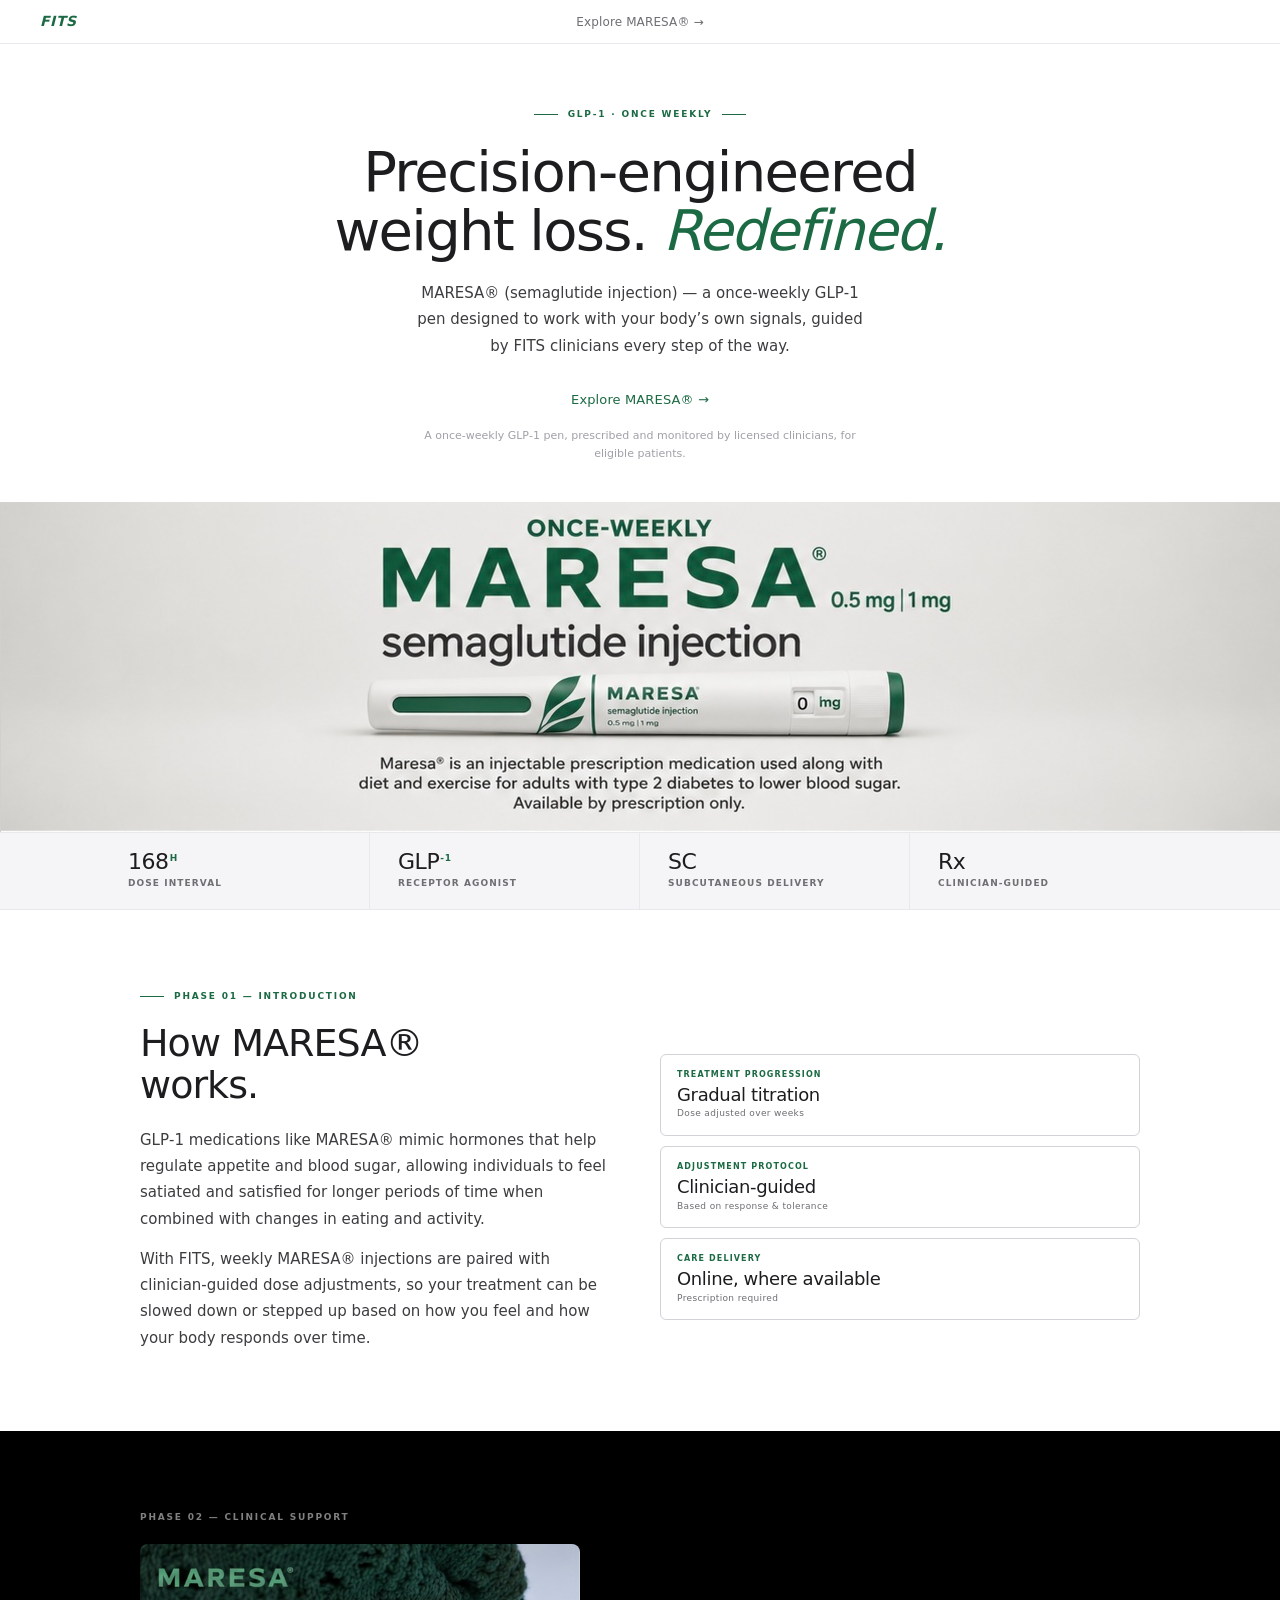
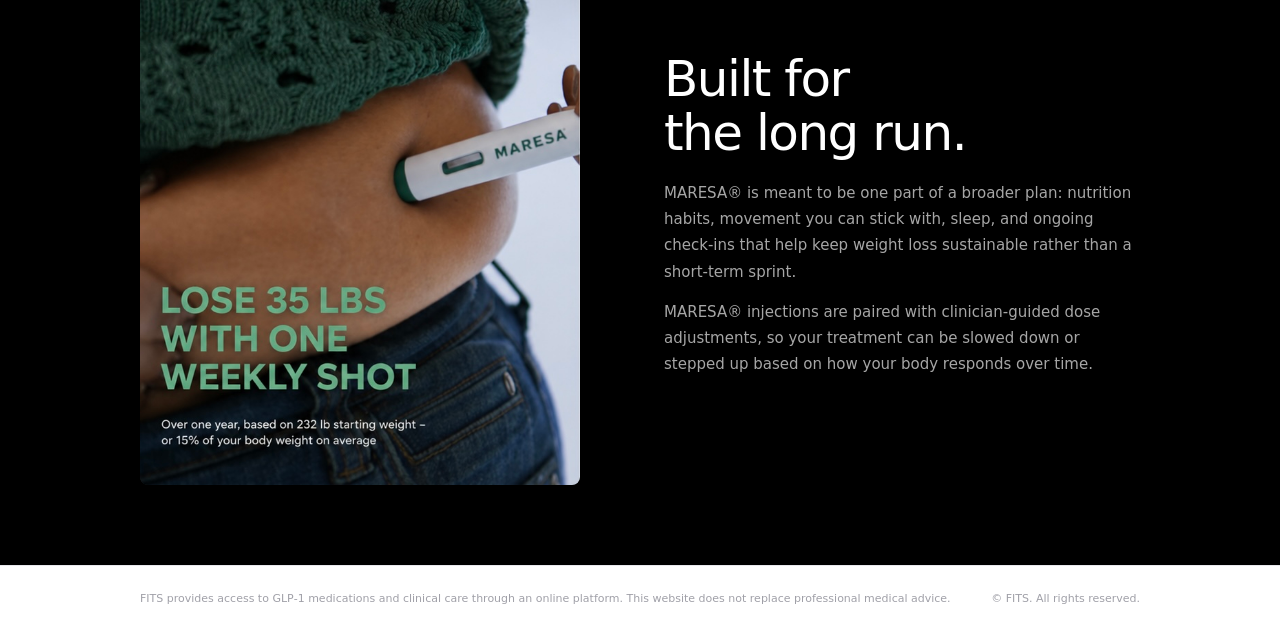
==== commit e79eb40b: "fixed index" ====
--- a/index.html
+++ b/index.html
@@ -2,7 +2,7 @@
 <html lang="en">
 <head>
   <meta charset="UTF-8" />
-  <title>Fits | Meresa GLP-1 Pen</title>
+  <title>FITS&#160;&#8212; MARESA&#174; GLP&#8209;1</title>
   <meta name="viewport" content="width=device-width, initial-scale=1" />
   <style>
 /* FITS — MARESA® Design System
@@ -652,52 +652,47 @@
 </head>
 <body>
 
-  <header class="site-nav" id="site-nav">
-    <div class="container nav-inner">
-      <a href="index.html" class="nav-logo">FITS</a>
-      <nav class="nav-actions" aria-label="Site navigation">
-        <a href="fits-pen.html" class="btn-ghost btn">
-          Explore Meresa
-          <svg width="14" height="14" viewBox="0 0 14 14" fill="none" aria-hidden="true">
-            <path d="M3 7h8M8 4l3 3-3 3" stroke="currentColor" stroke-width="1.5" stroke-linecap="round" stroke-linejoin="round"/>
-          </svg>
-        </a>
-      </nav>
+  <!-- Navigation -->
+  <header class="site-nav">
+    <div class="nav-inner">
+      <a href="index.html" class="nav-logo" aria-label="FITS home">FITS</a>
+      <a href="product.html" class="nav-link">Explore MARESA&#174; &#8594;</a>
     </div>
   </header>
 
   <main>
 
-    <section class="hero section--white" id="pen">
-      <div class="container">
-        <div class="hero-grid">
-
-          <div class="hero-image-col">
-            <div class="card-image">
-              <img src="dual.png" alt="Two Meresa semaglutide injection pens" fetchpriority="high" width="800" height="900" />
-            </div>
-          </div>
-
-          <div class="hero-text-col">
-            <p class="eyebrow">GLP-1 pen &middot; once weekly</p>
-            <div>
-              <h1 class="text-display">Your weight loss breakthrough is here.</h1>
-              <p class="text-body-lg" style="margin-top: var(--sp-6);">
-                MERESA (semaglutide injection) is designed to make weekly dosing feel less intimidating and more approachable.
-              </p>
-            </div>
-            <a href="fits-pen.html" class="hero-explore-link">
-              Explore Meresa
-              <svg width="16" height="16" viewBox="0 0 16 16" fill="none" aria-hidden="true">
-                <path d="M3 8h10M9 4l4 4-4 4" stroke="currentColor" stroke-width="1.5" stroke-linecap="round" stroke-linejoin="round"/>
-              </svg>
-            </a>
-            <p class="text-legal">
-              A once-weekly GLP-1 pen, prescribed and monitored by licensed clinicians, for eligible patients.
-            </p>
-          </div>
-
-        </div>
+    <!-- Hero text -->
+    <section class="sec-white" style="padding: 64px 0 0;">
+      <div class="wrap" style="text-align: center; max-width: 700px;">
+        <div class="phase-label" style="justify-content: center;">GLP&#8209;1 &middot; ONCE WEEKLY</div>
+        <h1 class="t-display" style="margin-bottom: 20px;">
+          Precision&#8209;engineered<br />weight loss. <em>Redefined.</em>
+        </h1>
+        <p class="t-body" style="max-width: 460px; margin: 0 auto 28px;">
+          MARESA&#174; (semaglutide injection) &#8212; a once&#8209;weekly GLP&#8209;1 pen designed to work with your body&#8217;s own signals, guided by FITS clinicians every step of the way.
+        </p>
+        <a href="product.html" class="ed-link">Explore MARESA&#174; &#8594;</a>
+        <p class="t-legal" style="margin-top: 16px; max-width: 440px; margin-left: auto; margin-right: auto;">
+          A once&#8209;weekly GLP&#8209;1 pen, prescribed and monitored by licensed clinicians, for eligible patients.
+        </p>
+      </div>
+      <!-- Hero image: centered on seamless studio backdrop -->
+      <div style="
+        margin-top: 40px;
+        background: #d1d0cc;
+        display: flex;
+        justify-content: center;
+        align-items: center;
+        overflow: visible;
+        line-height: 0;
+      ">
+        <img
+          src="assets/long.jpg"
+          alt="MARESA&#174; semaglutide injection pen"
+          class="hero-image"
+          fetchpriority="high"
+        />
       </div>
     </section>
 
@@ -723,36 +718,63 @@
           </div>
         </div>
       </div>
-    </section>
-
-    <section class="section how-section section--white" id="see">
-      <div class="container">
-        <div class="section-header">
-          <p class="eyebrow">Why Meresa</p>
-          <h2 class="text-h2">Weight loss designed around you.</h2>
-          <p class="text-body">
-            Meresa is a GLP-1 injected once per week, working with your body's appetite signals and a structured plan from Fits clinicians.
-          </p>
-        </div>
-        <div class="how-grid">
-          <div class="how-copy card">
-            <h3 class="text-h3" style="margin-bottom: var(--sp-6);">How Meresa supports progress</h3>
-            <p>
-              GLP-1 medications like Meresa mimic hormones that help regulate appetite and blood sugar, allowing individuals to feel satiated and satisfied for longer periods of time when combined with changes in eating and activity.
+    </div>
+
+    <!-- Phase 01: How MARESA works -->
+    <section class="sec-white sec-pad">
+      <div class="wrap">
+        <div class="phase-label left-only">PHASE 01 &#8212; INTRODUCTION</div>
+        <div class="grid-2">
+          <div>
+            <h2 class="t-h1" style="margin-bottom: 20px;">How MARESA&#174;<br />works.</h2>
+            <p class="t-body" style="margin-bottom: 14px;">
+              GLP&#8209;1 medications like MARESA&#174; mimic hormones that help regulate appetite and blood sugar, allowing individuals to feel satiated and satisfied for longer periods of time when combined with changes in eating and activity.
             </p>
-            <p>
-              With Fits, weekly Meresa injections are paired with clinician-guided dose adjustments, so your treatment can be slowed down or stepped up based on how you feel and how your body responds over time.
-            </p>
-            <p>
-              Meresa is meant to be one part of a broader plan: nutrition habits, movement you can stick with, sleep, and ongoing check-ins that help keep weight loss sustainable rather than a short-term sprint.
+            <p class="t-body">
+              With FITS, weekly MARESA&#174; injections are paired with clinician&#8209;guided dose adjustments, so your treatment can be slowed down or stepped up based on how you feel and how your body responds over time.
             </p>
           </div>
-          <div class="how-image">
-            <div class="card-image">
-              <img src="fat.jpg" alt="Person using the Meresa GLP-1 injection pen" loading="lazy" width="800" height="960" />
+          <div>
+            <div class="anno-card">
+              <div class="anno-label">Treatment progression</div>
+              <div class="anno-val">Gradual titration</div>
+              <div class="anno-unit">Dose adjusted over weeks</div>
             </div>
-            <p class="text-caption">
-              Meresa is taken once a week on the same day, with dose changes guided by your Fits clinician over time.
+            <div class="anno-card">
+              <div class="anno-label">Adjustment protocol</div>
+              <div class="anno-val">Clinician&#8209;guided</div>
+              <div class="anno-unit">Based on response &amp; tolerance</div>
+            </div>
+            <div class="anno-card">
+              <div class="anno-label">Care delivery</div>
+              <div class="anno-val">Online, where available</div>
+              <div class="anno-unit">Prescription required</div>
+            </div>
+          </div>
+        </div>
+      </div>
+    </section>
+
+    <!-- Phase 02: Cinematic black section -->
+    <section class="sec-black sec-pad">
+      <div class="wrap">
+        <p style="font-size: 9px; font-weight: 700; letter-spacing: 0.2em; text-transform: uppercase; color: rgba(255,255,255,0.5); display: flex; align-items: center; gap: 10px; margin-bottom: 20px;">PHASE 02 &#8212; CLINICAL SUPPORT</p>
+        <div class="grid-2" style="gap: 48px;">
+          <div style="border-radius: 8px; overflow: hidden; flex-shrink: 0; max-width: 440px;">
+            <img
+              src="assets/fat.jpg"
+              alt="Person administering the MARESA&#174; GLP&#8209;1 injection"
+              class="photo-editorial"
+              loading="lazy"
+            />
+          </div>
+          <div>
+            <h2 class="t-display-w" style="margin-bottom: 20px;">Built for<br />the long run.</h2>
+            <p class="t-body-w" style="margin-bottom: 14px;">
+              MARESA&#174; is meant to be one part of a broader plan: nutrition habits, movement you can stick with, sleep, and ongoing check&#8209;ins that help keep weight loss sustainable rather than a short&#8209;term sprint.
+            </p>
+            <p class="t-body-w">
+              MARESA&#174; injections are paired with clinician&#8209;guided dose adjustments, so your treatment can be slowed down or stepped up based on how your body responds over time.
             </p>
           </div>
         </div>
@@ -773,5 +795,4 @@
   </footer>
 
 </body>
-</html>
-  +</html>
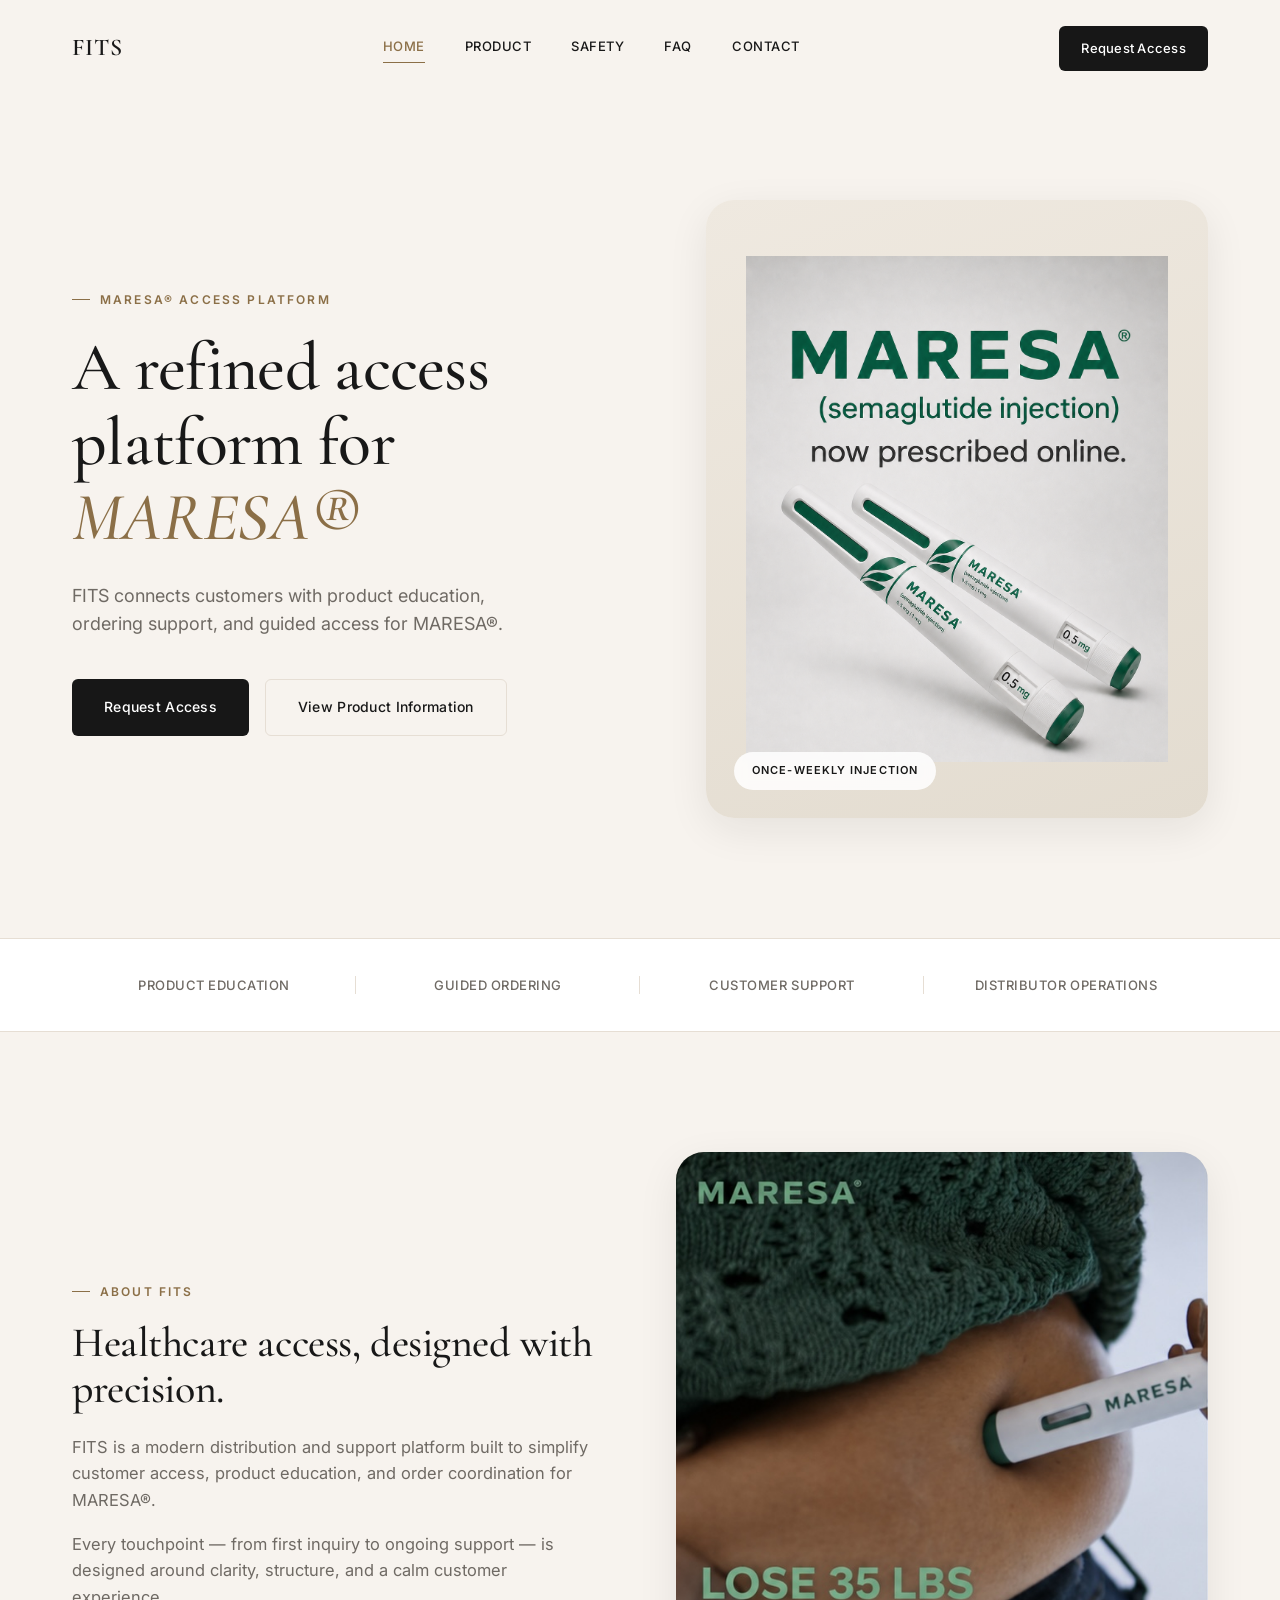
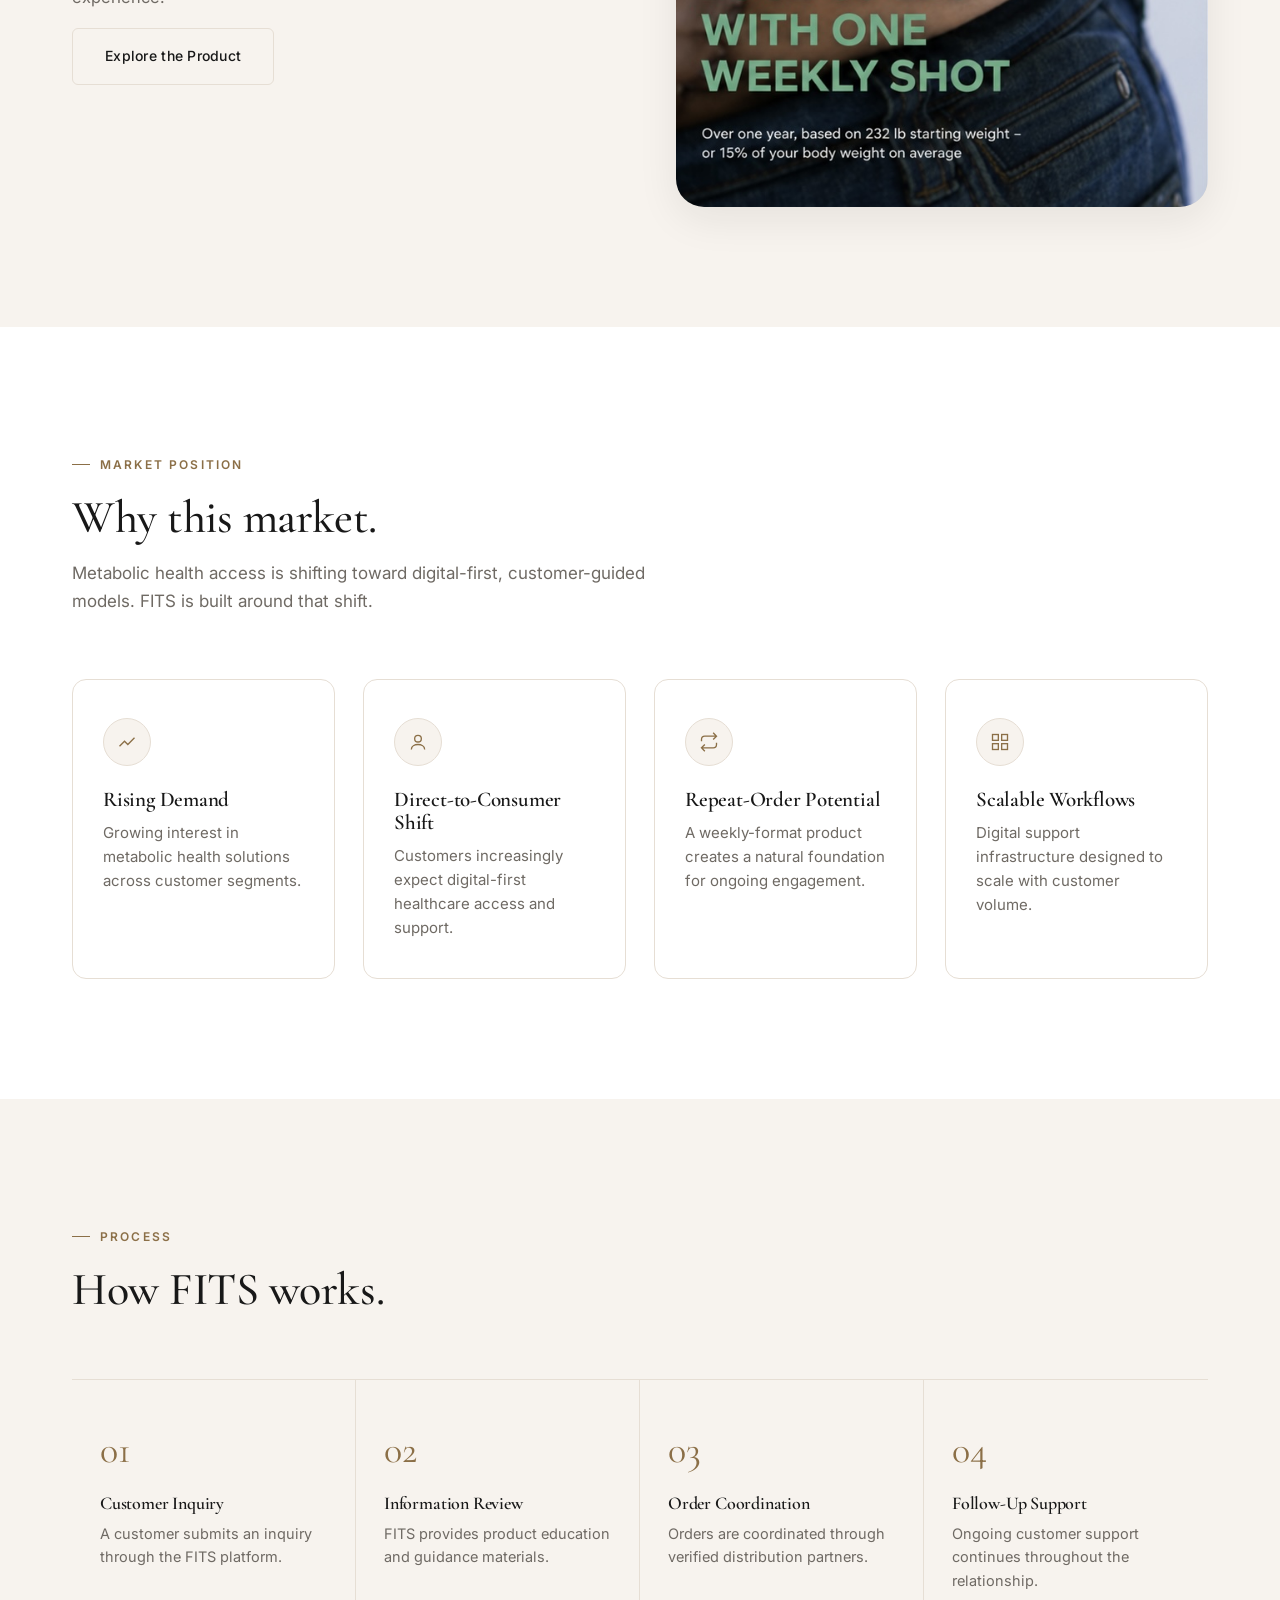
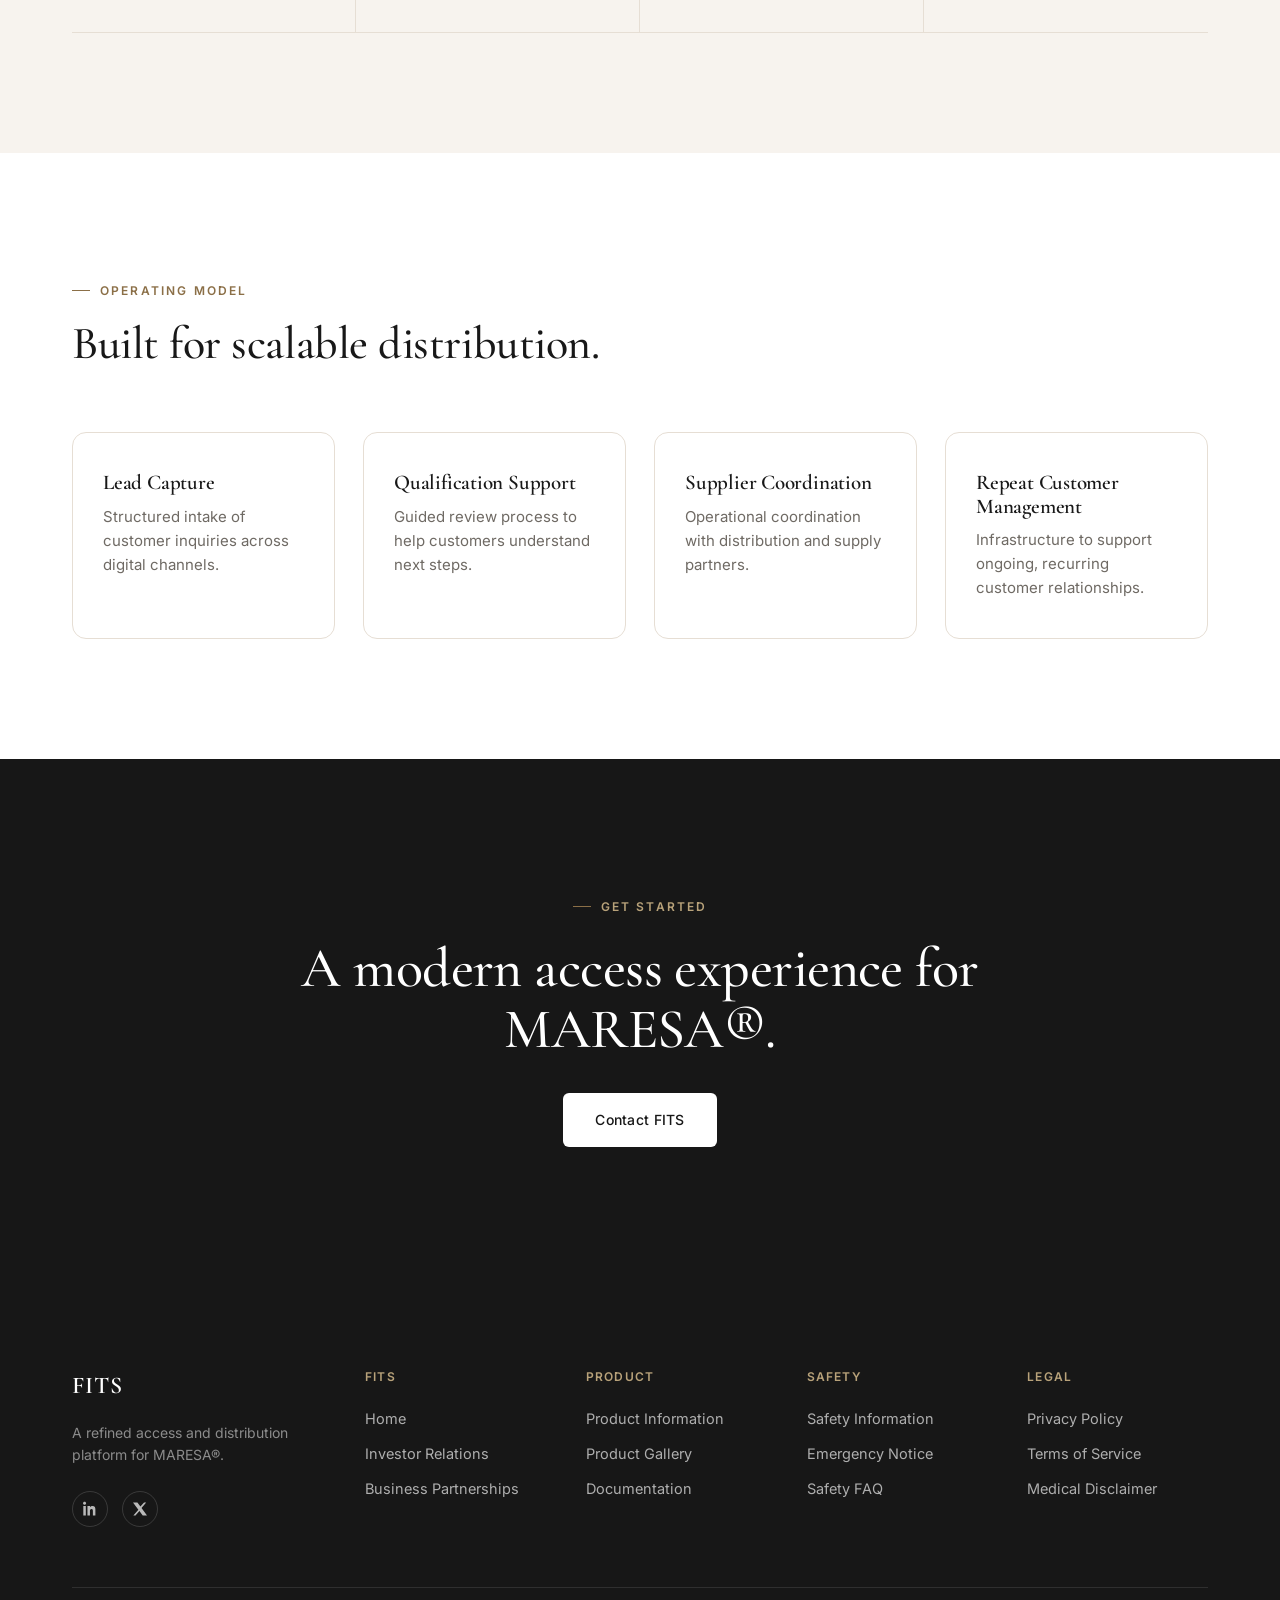
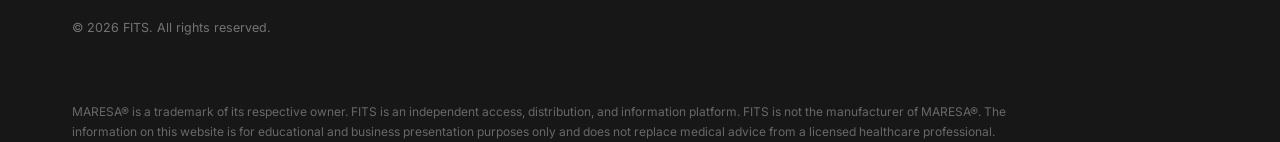
==== commit ad724235: "Rework" ====
--- a/index.html
+++ b/index.html
@@ -1,798 +1,254 @@
 <!DOCTYPE html>
 <html lang="en">
 <head>
-  <meta charset="UTF-8" />
-  <title>FITS&#160;&#8212; MARESA&#174; GLP&#8209;1</title>
-  <meta name="viewport" content="width=device-width, initial-scale=1" />
-  <style>
-/* FITS — MARESA® Design System
-   Apple × F1 Telemetry Hybrid
-   ============================================ */
-
-*, *::before, *::after {
-  box-sizing: border-box;
-  margin: 0;
-  padding: 0;
-}
-
-:root {
-  --white:       #ffffff;
-  --off-white:   #f5f5f7;
-  --black:       #000000;
-  --ink:         #1d1d1f;
-  --ink-2:       #3d3d40;
-  --ink-3:       #6e6e73;
-  --ink-4:       #a0a0a8;
-  --border:      #d2d2d7;
-  --border-lt:   #e8e8ed;
-  --brand:       #1b6a43;
-  --brand-dim:   #0f4a2e;
-  --warn:        #b45309;
-  --warn-bg:     #fffbeb;
-  --warn-border: #fde68a;
-  --max:         1080px;
-  --font:        system-ui, -apple-system, BlinkMacSystemFont,
-                 "Helvetica Neue", Arial, sans-serif;
-}
-
-html {
-  font-size: 16px;
-  -webkit-font-smoothing: antialiased;
-  -moz-osx-font-smoothing: grayscale;
-  text-rendering: optimizeLegibility;
-}
-
-body {
-  font-family: var(--font);
-  background: var(--white);
-  color: var(--ink);
-  line-height: 1.5;
-  overflow-x: hidden;
-}
-
-img { display: block; max-width: 100%; }
-a { color: inherit; text-decoration: none; }
-button { font-family: var(--font); cursor: pointer; }
-
-/* ── Container ── */
-.wrap {
-  max-width: var(--max);
-  margin: 0 auto;
-  padding: 0 40px;
-}
-
-/* ── Navigation ── */
-.site-nav {
-  height: 44px;
-  background: rgba(255,255,255,0.88);
-  backdrop-filter: saturate(180%) blur(20px);
-  -webkit-backdrop-filter: saturate(180%) blur(20px);
-  border-bottom: 0.5px solid var(--border-lt);
-  position: sticky;
-  top: 0;
-  z-index: 100;
-}
-
-.nav-inner {
-  height: 100%;
-  display: flex;
-  align-items: center;
-  justify-content: center;
-  gap: 32px;
-  position: relative;
-}
-
-.nav-logo {
-  font-size: 14px;
-  font-weight: 800;
-  font-style: italic;
-  letter-spacing: 0.04em;
-  color: var(--brand);
-  text-decoration: none;
-  position: absolute;
-  left: 40px;
-}
-
-.nav-logo:hover { opacity: 0.7; }
-
-.nav-link {
-  font-size: 12px;
-  color: var(--ink-3);
-  letter-spacing: 0.01em;
-  transition: color 0.15s;
-  text-decoration: none;
-}
-
-.nav-link:hover { color: var(--ink); }
-
-.nav-back {
-  position: absolute;
-  right: 40px;
-  font-size: 12px;
-  color: var(--ink-3);
-  transition: color 0.15s;
-}
-
-.nav-back:hover { color: var(--ink); }
-
-/* ── Phase label ── */
-.phase-label {
-  display: flex;
-  align-items: center;
-  gap: 10px;
-  font-size: 9px;
-  font-weight: 700;
-  letter-spacing: 0.2em;
-  text-transform: uppercase;
-  color: var(--brand);
-  margin-bottom: 20px;
-}
-
-.phase-label::before,
-.phase-label::after {
-  content: '';
-  display: block;
-  height: 1px;
-  background: var(--brand);
-  flex: 0 0 24px;
-}
-
-.phase-label.left-only::after { display: none; }
-.phase-label.left-only::before { flex: 0 0 24px; }
-
-/* ── Telemetry strip ── */
-.telemetry-strip {
-  background: var(--off-white);
-  border-top: 0.5px solid var(--border-lt);
-  border-bottom: 0.5px solid var(--border-lt);
-  padding: 0;
-}
-
-.telemetry-inner {
-  display: grid;
-  grid-template-columns: repeat(4, 1fr);
-}
-
-.tele-item {
-  padding: 18px 28px;
-  border-right: 0.5px solid var(--border-lt);
-}
-
-.tele-item:last-child { border-right: none; }
-
-.tele-val {
-  font-size: 22px;
-  font-weight: 300;
-  letter-spacing: -0.02em;
-  color: var(--ink);
-  line-height: 1;
-  margin-bottom: 4px;
-}
-
-.tele-val sup {
-  font-size: 9px;
-  font-weight: 600;
-  color: var(--brand);
-  letter-spacing: 0.08em;
-  vertical-align: super;
-  margin-left: 1px;
-}
-
-.tele-key {
-  font-size: 9px;
-  font-weight: 600;
-  letter-spacing: 0.12em;
-  text-transform: uppercase;
-  color: var(--ink-3);
-}
-
-/* ── Annotation card ── */
-.anno-card {
-  border: 0.5px solid var(--border);
-  border-radius: 6px;
-  padding: 14px 16px;
-}
-
-.anno-card + .anno-card { margin-top: 10px; }
-
-.anno-label {
-  font-size: 8px;
-  font-weight: 700;
-  letter-spacing: 0.14em;
-  text-transform: uppercase;
-  color: var(--brand);
-  margin-bottom: 4px;
-}
-
-.anno-val {
-  font-size: 18px;
-  font-weight: 300;
-  letter-spacing: -0.02em;
-  color: var(--ink);
-  line-height: 1.1;
-}
-
-.anno-unit {
-  font-size: 9px;
-  color: var(--ink-3);
-  margin-top: 3px;
-  letter-spacing: 0.04em;
-}
-
-/* ── Typography ── */
-.t-display {
-  font-size: clamp(36px, 5vw, 56px);
-  font-weight: 200;
-  letter-spacing: -0.03em;
-  line-height: 1.06;
-  color: var(--ink);
-}
-
-.t-display em {
-  font-style: italic;
-  color: var(--brand);
-}
-
-.t-display-w {
-  font-size: clamp(32px, 4.5vw, 50px);
-  font-weight: 200;
-  letter-spacing: -0.03em;
-  line-height: 1.08;
-  color: var(--white);
-}
-
-.t-h1 {
-  font-size: clamp(26px, 3.5vw, 38px);
-  font-weight: 300;
-  letter-spacing: -0.025em;
-  line-height: 1.1;
-  color: var(--ink);
-}
-
-.t-h2 {
-  font-size: 20px;
-  font-weight: 500;
-  letter-spacing: -0.01em;
-  line-height: 1.25;
-  color: var(--ink);
-}
-
-.t-body {
-  font-size: 15px;
-  line-height: 1.75;
-  color: var(--ink-2);
-}
-
-.t-body-w {
-  font-size: 15px;
-  line-height: 1.75;
-  color: rgba(255,255,255,0.65);
-}
-
-.t-small {
-  font-size: 13px;
-  line-height: 1.65;
-  color: var(--ink-2);
-}
-
-.t-small-w {
-  font-size: 13px;
-  line-height: 1.65;
-  color: rgba(255,255,255,0.55);
-}
-
-.t-legal {
-  font-size: 11px;
-  line-height: 1.6;
-  color: var(--ink-4);
-}
-
-.t-caption {
-  font-size: 12px;
-  color: var(--ink-3);
-  line-height: 1.55;
-}
-
-/* ── Sections ── */
-.sec-white {
-  background: var(--white);
-}
-
-.sec-off {
-  background: var(--off-white);
-}
-
-.sec-black {
-  background: var(--black);
-}
-
-.sec-pad {
-  padding: 80px 0;
-}
-
-.sec-pad-sm {
-  padding: 56px 0;
-}
-
-/* ── 2-column grid ── */
-.grid-2 {
-  display: grid;
-  grid-template-columns: 1fr 1fr;
-  gap: 40px;
-  align-items: center;
-}
-
-/* ── Editorial link ── */
-.ed-link {
-  font-size: 13px;
-  color: var(--brand);
-  letter-spacing: 0.01em;
-  transition: opacity 0.15s;
-  display: inline-flex;
-  align-items: center;
-  gap: 4px;
-}
-
-.ed-link:hover { opacity: 0.65; }
-
-/* ── Safety disclosure rows ── */
-.disclosure-list {
-  border-top: 0.5px solid var(--border-lt);
-}
-
-.disclosure-item {
-  border-bottom: 0.5px solid var(--border-lt);
-}
-
-.disclosure-btn {
-  width: 100%;
-  background: none;
-  border: none;
-  padding: 20px 0;
-  display: flex;
-  align-items: center;
-  justify-content: space-between;
-  gap: 16px;
-  text-align: left;
-}
-
-.disclosure-btn:focus-visible {
-  outline: 2px solid var(--brand);
-  outline-offset: 2px;
-}
-
-.disc-left {
-  display: flex;
-  flex-direction: column;
-  gap: 2px;
-}
-
-.disc-phase-tag {
-  font-size: 8px;
-  font-weight: 700;
-  letter-spacing: 0.18em;
-  text-transform: uppercase;
-  color: var(--brand);
-}
-
-.disc-title {
-  font-size: 14px;
-  font-weight: 400;
-  color: var(--ink);
-  letter-spacing: -0.005em;
-}
-
-.disc-icon {
-  font-size: 20px;
-  font-weight: 200;
-  color: var(--ink-3);
-  line-height: 1;
-  transition: transform 0.2s ease;
-  flex-shrink: 0;
-}
-
-.disclosure-item.open .disc-icon {
-  transform: rotate(45deg);
-}
-
-.disclosure-body {
-  display: none;
-  padding: 0 0 22px;
-}
-
-.disclosure-item.open .disclosure-body {
-  display: block;
-}
-
-.disclosure-body p {
-  font-size: 14px;
-  line-height: 1.7;
-  color: var(--ink-2);
-  margin-bottom: 10px;
-}
-
-.disclosure-body p:last-child { margin-bottom: 0; }
-
-.disclosure-body ul {
-  padding-left: 18px;
-  margin-top: 8px;
-}
-
-.disclosure-body li {
-  font-size: 14px;
-  line-height: 1.65;
-  color: var(--ink-2);
-  margin-bottom: 4px;
-}
-
-/* ── Warning block ── */
-.warn-block {
-  border-left: 3px solid var(--warn);
-  background: var(--warn-bg);
-  padding: 20px 24px;
-  margin: 8px 0;
-}
-
-.warn-badge {
-  display: inline-block;
-  font-size: 8px;
-  font-weight: 800;
-  letter-spacing: 0.14em;
-  text-transform: uppercase;
-  color: var(--warn);
-  border: 1px solid var(--warn-border);
-  padding: 2px 8px;
-  border-radius: 2px;
-  margin-bottom: 12px;
-}
-
-.warn-block p {
-  font-size: 13px;
-  line-height: 1.7;
-  color: var(--ink-2);
-  margin-bottom: 8px;
-}
-
-.warn-block p:last-child { margin-bottom: 0; }
-
-.warn-block ul {
-  padding-left: 18px;
-  margin: 6px 0 8px;
-}
-
-.warn-block li {
-  font-size: 13px;
-  line-height: 1.65;
-  color: var(--ink-2);
-  margin-bottom: 4px;
-}
-
-.warn-subhead {
-  font-size: 12px;
-  font-weight: 600;
-  color: var(--ink);
-  margin: 14px 0 5px;
-  letter-spacing: -0.005em;
-}
-
-/* ── Safety sections ── */
-.safety-section {
-  padding: 36px 0;
-  border-bottom: 0.5px solid var(--border-lt);
-}
-
-.safety-section:last-child {
-  border-bottom: none;
-}
-
-.safety-section .t-h2 {
-  margin-bottom: 12px;
-}
-
-.safety-body p {
-  font-size: 14px;
-  line-height: 1.75;
-  color: var(--ink-2);
-  margin-bottom: 10px;
-}
-
-.safety-body p:last-child { margin-bottom: 0; }
-
-.safety-body ul {
-  padding-left: 20px;
-  margin: 10px 0;
-}
-
-.safety-body li {
-  font-size: 14px;
-  line-height: 1.65;
-  color: var(--ink-2);
-  margin-bottom: 5px;
-}
-
-/* ── Product bullets ── */
-.product-bullets {
-  list-style: none;
-  padding: 0;
-  display: flex;
-  flex-direction: column;
-  gap: 6px;
-}
-
-.product-bullets li {
-  font-size: 13px;
-  line-height: 1.55;
-  color: var(--ink-2);
-  padding-left: 14px;
-  position: relative;
-}
-
-.product-bullets li::before {
-  content: '';
-  position: absolute;
-  left: 0;
-  top: 7px;
-  width: 4px;
-  height: 4px;
-  border-radius: 50%;
-  background: var(--brand);
-}
-
-/* ── Safety link ── */
-.safety-link {
-  font-size: 12px;
-  color: var(--brand);
-  text-decoration: underline;
-  text-underline-offset: 3px;
-  transition: opacity 0.15s;
-}
-
-.safety-link:hover { opacity: 0.65; }
-
-/* ── Photo elements ── */
-.photo-banner {
-  width: 100%;
-  height: clamp(200px, 42vh, 500px);
-  object-fit: cover;
-  object-position: center center;
-  display: block;
-  background: var(--off-white);
-}
-
-.photo-banner-dark {
-  width: 100%;
-  height: clamp(220px, 44vh, 520px);
-  object-fit: cover;
-  object-position: center center;
-  display: block;
-  background: #111;
-}
-
-.photo-editorial {
-  width: 100%;
-  height: 100%;
-  object-fit: cover;
-  object-position: center 30%;
-  display: block;
-  border-radius: 6px;
-  background: #1a1a1a;
-}
-
-/* ── Footer ── */
-.site-footer {
-  background: var(--white);
-  border-top: 0.5px solid var(--border-lt);
-  padding: 24px 0;
-}
-
-.footer-inner {
-  display: flex;
-  align-items: center;
-  justify-content: space-between;
-  gap: 40px;
-  flex-wrap: wrap;
-}
-
-/* ── Utilities ── */
-.sr-only {
-  position: absolute;
-  width: 1px; height: 1px;
-  padding: 0; margin: -1px;
-  overflow: hidden;
-  clip: rect(0,0,0,0);
-  white-space: nowrap;
-  border: 0;
-}
-
-.rule { border: none; border-top: 0.5px solid var(--border-lt); }
-
-/* ── Mobile ── */
-@media (max-width: 860px) {
-  .wrap { padding: 0 24px; }
-  .nav-logo { left: 24px; }
-  .nav-back { right: 24px; }
-  .sec-pad { padding: 56px 0; }
-  .sec-pad-sm { padding: 40px 0; }
-
-  .telemetry-inner {
-    grid-template-columns: 1fr 1fr;
-  }
-
-  .tele-item:nth-child(2) { border-right: none; }
-
-  .grid-2 {
-    grid-template-columns: 1fr;
-    gap: 32px;
-  }
-}
-
-@media (max-width: 540px) {
-  .wrap { padding: 0 20px; }
-
-  .telemetry-inner {
-    grid-template-columns: 1fr 1fr;
-  }
-
-  .tele-item {
-    padding: 14px 16px;
-  }
-
-  .tele-val { font-size: 18px; }
-
-  .site-footer { padding: 20px 0; }
-
-  .footer-inner {
-    flex-direction: column;
-    align-items: flex-start;
-    gap: 8px;
-  }
-}
-
-  </style>
+<meta charset="UTF-8">
+<meta name="viewport" content="width=device-width, initial-scale=1.0">
+<title>FITS — A Refined Access Platform for MARESA®</title>
+<meta name="description" content="FITS connects customers with product education, ordering support, and guided access for MARESA®.">
+<link rel="preconnect" href="https://fonts.googleapis.com">
+<link rel="preconnect" href="https://fonts.gstatic.com" crossorigin>
+<link href="https://fonts.googleapis.com/css2?family=Cormorant+Garamond:ital,wght@0,500;0,600;1,500&family=Inter:wght@400;500;600;700&display=swap" rel="stylesheet">
+<link rel="stylesheet" href="css/styles.css">
 </head>
 <body>
 
-  <!-- Navigation -->
-  <header class="site-nav">
-    <div class="nav-inner">
-      <a href="index.html" class="nav-logo" aria-label="FITS home">FITS</a>
-      <a href="product.html" class="nav-link">Explore MARESA&#174; &#8594;</a>
-    </div>
-  </header>
-
-  <main>
-
-    <!-- Hero text -->
-    <section class="sec-white" style="padding: 64px 0 0;">
-      <div class="wrap" style="text-align: center; max-width: 700px;">
-        <div class="phase-label" style="justify-content: center;">GLP&#8209;1 &middot; ONCE WEEKLY</div>
-        <h1 class="t-display" style="margin-bottom: 20px;">
-          Precision&#8209;engineered<br />weight loss. <em>Redefined.</em>
-        </h1>
-        <p class="t-body" style="max-width: 460px; margin: 0 auto 28px;">
-          MARESA&#174; (semaglutide injection) &#8212; a once&#8209;weekly GLP&#8209;1 pen designed to work with your body&#8217;s own signals, guided by FITS clinicians every step of the way.
-        </p>
-        <a href="product.html" class="ed-link">Explore MARESA&#174; &#8594;</a>
-        <p class="t-legal" style="margin-top: 16px; max-width: 440px; margin-left: auto; margin-right: auto;">
-          A once&#8209;weekly GLP&#8209;1 pen, prescribed and monitored by licensed clinicians, for eligible patients.
-        </p>
-      </div>
-      <!-- Hero image: centered on seamless studio backdrop -->
-      <div style="
-        margin-top: 40px;
-        background: #d1d0cc;
-        display: flex;
-        justify-content: center;
-        align-items: center;
-        overflow: visible;
-        line-height: 0;
-      ">
-        <img
-          src="assets/long.jpg"
-          alt="MARESA&#174; semaglutide injection pen"
-          class="hero-image"
-          fetchpriority="high"
-        />
-      </div>
-    </section>
-
-    <!-- Telemetry strip -->
-    <div class="telemetry-strip" aria-label="Product specifications">
-      <div class="wrap" style="padding: 0;">
-        <div class="telemetry-inner">
-          <div class="tele-item">
-            <div class="tele-val">168<sup>H</sup></div>
-            <div class="tele-key">Dose interval</div>
-          </div>
-          <div class="tele-item">
-            <div class="tele-val">GLP<sup>&#8209;1</sup></div>
-            <div class="tele-key">Receptor agonist</div>
-          </div>
-          <div class="tele-item">
-            <div class="tele-val">SC</div>
-            <div class="tele-key">Subcutaneous delivery</div>
-          </div>
-          <div class="tele-item">
-            <div class="tele-val">Rx</div>
-            <div class="tele-key">Clinician&#8209;guided</div>
-          </div>
-        </div>
-      </div>
-    </div>
-
-    <!-- Phase 01: How MARESA works -->
-    <section class="sec-white sec-pad">
-      <div class="wrap">
-        <div class="phase-label left-only">PHASE 01 &#8212; INTRODUCTION</div>
-        <div class="grid-2">
-          <div>
-            <h2 class="t-h1" style="margin-bottom: 20px;">How MARESA&#174;<br />works.</h2>
-            <p class="t-body" style="margin-bottom: 14px;">
-              GLP&#8209;1 medications like MARESA&#174; mimic hormones that help regulate appetite and blood sugar, allowing individuals to feel satiated and satisfied for longer periods of time when combined with changes in eating and activity.
-            </p>
-            <p class="t-body">
-              With FITS, weekly MARESA&#174; injections are paired with clinician&#8209;guided dose adjustments, so your treatment can be slowed down or stepped up based on how you feel and how your body responds over time.
-            </p>
-          </div>
-          <div>
-            <div class="anno-card">
-              <div class="anno-label">Treatment progression</div>
-              <div class="anno-val">Gradual titration</div>
-              <div class="anno-unit">Dose adjusted over weeks</div>
-            </div>
-            <div class="anno-card">
-              <div class="anno-label">Adjustment protocol</div>
-              <div class="anno-val">Clinician&#8209;guided</div>
-              <div class="anno-unit">Based on response &amp; tolerance</div>
-            </div>
-            <div class="anno-card">
-              <div class="anno-label">Care delivery</div>
-              <div class="anno-val">Online, where available</div>
-              <div class="anno-unit">Prescription required</div>
-            </div>
-          </div>
-        </div>
-      </div>
-    </section>
-
-    <!-- Phase 02: Cinematic black section -->
-    <section class="sec-black sec-pad">
-      <div class="wrap">
-        <p style="font-size: 9px; font-weight: 700; letter-spacing: 0.2em; text-transform: uppercase; color: rgba(255,255,255,0.5); display: flex; align-items: center; gap: 10px; margin-bottom: 20px;">PHASE 02 &#8212; CLINICAL SUPPORT</p>
-        <div class="grid-2" style="gap: 48px;">
-          <div style="border-radius: 8px; overflow: hidden; flex-shrink: 0; max-width: 440px;">
-            <img
-              src="assets/fat.jpg"
-              alt="Person administering the MARESA&#174; GLP&#8209;1 injection"
-              class="photo-editorial"
-              loading="lazy"
-            />
-          </div>
-          <div>
-            <h2 class="t-display-w" style="margin-bottom: 20px;">Built for<br />the long run.</h2>
-            <p class="t-body-w" style="margin-bottom: 14px;">
-              MARESA&#174; is meant to be one part of a broader plan: nutrition habits, movement you can stick with, sleep, and ongoing check&#8209;ins that help keep weight loss sustainable rather than a short&#8209;term sprint.
-            </p>
-            <p class="t-body-w">
-              MARESA&#174; injections are paired with clinician&#8209;guided dose adjustments, so your treatment can be slowed down or stepped up based on how your body responds over time.
-            </p>
-          </div>
-        </div>
-      </div>
-    </section>
-
-  </main>
-
-  <footer class="site-footer">
-    <div class="wrap">
-      <div class="footer-inner">
-        <p class="t-legal">
-          FITS provides access to GLP&#8209;1 medications and clinical care through an online platform. This website does not replace professional medical advice.
-        </p>
-        <span class="t-legal" style="white-space: nowrap;">&#169; FITS. All rights reserved.</span>
-      </div>
-    </div>
-  </footer>
-
+<nav class="navbar">
+  <div class="container nav-inner">
+    <a href="index.html" class="nav-logo">FITS</a>
+    <div class="nav-links">
+      <a href="index.html" class="active">Home</a>
+      <a href="product.html">Product</a>
+      <a href="safety.html">Safety</a>
+      <a href="faq.html">FAQ</a>
+      <a href="contact.html">Contact</a>
+    </div>
+    <div class="nav-cta">
+      <a href="contact.html" class="btn btn-primary btn-sm">Request Access</a>
+      <button class="nav-toggle" aria-label="Open menu">
+        <span></span><span></span><span></span>
+      </button>
+    </div>
+  </div>
+</nav>
+
+<div class="mobile-overlay"></div>
+<div class="mobile-menu">
+  <a href="index.html">Home</a>
+  <a href="product.html">Product</a>
+  <a href="safety.html">Safety</a>
+  <a href="faq.html">FAQ</a>
+  <a href="contact.html">Contact</a>
+  <a href="contact.html" class="btn btn-primary" style="margin-top:24px; width:100%;">Request Access</a>
+</div>
+
+<!-- HERO -->
+<section class="hero">
+  <div class="container hero-grid">
+    <div class="hero-copy reveal visible">
+      <span class="eyebrow">MARESA&reg; ACCESS PLATFORM</span>
+      <h1>A refined access platform for <em>MARESA&reg;</em></h1>
+      <p>FITS connects customers with product education, ordering support, and guided access for MARESA&reg;.</p>
+      <div class="hero-actions">
+        <a href="contact.html" class="btn btn-primary">Request Access</a>
+        <a href="product.html" class="btn btn-outline">View Product Information</a>
+      </div>
+    </div>
+    <div class="hero-visual reveal visible">
+      <div class="stage gold-mark">
+        <img src="assets/maresa-pens-hero.png" alt="MARESA semaglutide injection pens">
+        <span class="stage-tag">Once-Weekly Injection</span>
+      </div>
+    </div>
+  </div>
+</section>
+
+<!-- TRUST STRIP -->
+<section class="trust-strip">
+  <div class="container trust-grid">
+    <div class="trust-item">Product Education</div>
+    <div class="trust-item">Guided Ordering</div>
+    <div class="trust-item">Customer Support</div>
+    <div class="trust-item">Distributor Operations</div>
+  </div>
+</section>
+
+<!-- ABOUT FITS -->
+<section class="section">
+  <div class="container split">
+    <div class="split-copy reveal">
+      <span class="eyebrow">About FITS</span>
+      <h2>Healthcare access, designed with precision.</h2>
+      <p>FITS is a modern distribution and support platform built to simplify customer access, product education, and order coordination for MARESA&reg;.</p>
+      <p>Every touchpoint — from first inquiry to ongoing support — is designed around clarity, structure, and a calm customer experience.</p>
+      <a href="product.html" class="btn btn-outline">Explore the Product</a>
+    </div>
+    <div class="split-image reveal gold-mark">
+      <img src="assets/maresa-injection-shot.png" alt="MARESA injection administration">
+    </div>
+  </div>
+</section>
+
+<!-- WHY THIS MARKET -->
+<section class="section section-alt">
+  <div class="container">
+    <div class="section-head reveal">
+      <span class="eyebrow">Market Position</span>
+      <h2>Why this market.</h2>
+      <p>Metabolic health access is shifting toward digital-first, customer-guided models. FITS is built around that shift.</p>
+    </div>
+    <div class="grid-4">
+      <div class="card reveal">
+        <div class="card-icon">
+          <svg width="20" height="20" viewBox="0 0 24 24" fill="none" stroke="currentColor" stroke-width="1.6"><path d="M3 17l6-6 4 4 8-8"/></svg>
+        </div>
+        <h3>Rising Demand</h3>
+        <p>Growing interest in metabolic health solutions across customer segments.</p>
+      </div>
+      <div class="card reveal">
+        <div class="card-icon">
+          <svg width="20" height="20" viewBox="0 0 24 24" fill="none" stroke="currentColor" stroke-width="1.6"><circle cx="12" cy="8" r="4"/><path d="M4 21c0-4 4-6 8-6s8 2 8 6"/></svg>
+        </div>
+        <h3>Direct-to-Consumer Shift</h3>
+        <p>Customers increasingly expect digital-first healthcare access and support.</p>
+      </div>
+      <div class="card reveal">
+        <div class="card-icon">
+          <svg width="20" height="20" viewBox="0 0 24 24" fill="none" stroke="currentColor" stroke-width="1.6"><path d="M17 1l4 4-4 4M3 11V9a4 4 0 014-4h14M7 23l-4-4 4-4M21 13v2a4 4 0 01-4 4H3"/></svg>
+        </div>
+        <h3>Repeat-Order Potential</h3>
+        <p>A weekly-format product creates a natural foundation for ongoing engagement.</p>
+      </div>
+      <div class="card reveal">
+        <div class="card-icon">
+          <svg width="20" height="20" viewBox="0 0 24 24" fill="none" stroke="currentColor" stroke-width="1.6"><rect x="3" y="3" width="7" height="7"/><rect x="14" y="3" width="7" height="7"/><rect x="14" y="14" width="7" height="7"/><rect x="3" y="14" width="7" height="7"/></svg>
+        </div>
+        <h3>Scalable Workflows</h3>
+        <p>Digital support infrastructure designed to scale with customer volume.</p>
+      </div>
+    </div>
+  </div>
+</section>
+
+<!-- HOW FITS WORKS -->
+<section class="section">
+  <div class="container">
+    <div class="section-head reveal">
+      <span class="eyebrow">Process</span>
+      <h2>How FITS works.</h2>
+    </div>
+    <div class="steps-grid reveal">
+      <div class="step">
+        <div class="step-num">01</div>
+        <h4>Customer Inquiry</h4>
+        <p>A customer submits an inquiry through the FITS platform.</p>
+      </div>
+      <div class="step">
+        <div class="step-num">02</div>
+        <h4>Information Review</h4>
+        <p>FITS provides product education and guidance materials.</p>
+      </div>
+      <div class="step">
+        <div class="step-num">03</div>
+        <h4>Order Coordination</h4>
+        <p>Orders are coordinated through verified distribution partners.</p>
+      </div>
+      <div class="step">
+        <div class="step-num">04</div>
+        <h4>Follow-Up Support</h4>
+        <p>Ongoing customer support continues throughout the relationship.</p>
+      </div>
+    </div>
+  </div>
+</section>
+
+<!-- OPERATING MODEL -->
+<section class="section section-alt">
+  <div class="container">
+    <div class="section-head reveal">
+      <span class="eyebrow">Operating Model</span>
+      <h2>Built for scalable distribution.</h2>
+    </div>
+    <div class="grid-4">
+      <div class="card reveal">
+        <h3>Lead Capture</h3>
+        <p>Structured intake of customer inquiries across digital channels.</p>
+      </div>
+      <div class="card reveal">
+        <h3>Qualification Support</h3>
+        <p>Guided review process to help customers understand next steps.</p>
+      </div>
+      <div class="card reveal">
+        <h3>Supplier Coordination</h3>
+        <p>Operational coordination with distribution and supply partners.</p>
+      </div>
+      <div class="card reveal">
+        <h3>Repeat Customer Management</h3>
+        <p>Infrastructure to support ongoing, recurring customer relationships.</p>
+      </div>
+    </div>
+  </div>
+</section>
+
+<!-- CTA -->
+<section class="section-dark cta-banner">
+  <div class="container">
+    <span class="eyebrow">Get Started</span>
+    <h2 class="reveal">A modern access experience for MARESA&reg;.</h2>
+    <div class="cta-actions">
+      <a href="contact.html" class="btn btn-light">Contact FITS</a>
+    </div>
+  </div>
+</section>
+
+<footer>
+  <div class="container">
+    <div class="footer-grid">
+      <div class="footer-brand">
+        <span class="nav-logo">FITS</span>
+        <p>A refined access and distribution platform for MARESA&reg;.</p>
+        <div class="social-icons" style="margin-top:24px;">
+          <a href="#" aria-label="LinkedIn"><svg width="15" height="15" viewBox="0 0 24 24" fill="currentColor"><path d="M4.98 3.5C4.98 4.88 3.85 6 2.5 6S0 4.88 0 3.5 1.12 1 2.5 1s2.48 1.12 2.48 2.5zM.5 8h4V23h-4V8zm7 0h3.8v2.1h.05c.53-1 1.83-2.1 3.77-2.1 4 0 4.7 2.6 4.7 6V23h-4v-6.5c0-1.6 0-3.6-2.2-3.6s-2.5 1.7-2.5 3.5V23h-4V8z"/></svg></a>
+          <a href="#" aria-label="X"><svg width="14" height="14" viewBox="0 0 24 24" fill="currentColor"><path d="M18.9 1h3.7l-8 9.2L24 23h-7.3l-5.7-7.4L4.3 23H.6l8.6-9.8L0 1h7.5l5.2 6.8L18.9 1z"/></svg></a>
+        </div>
+      </div>
+      <div class="footer-col">
+        <h5>FITS</h5>
+        <a href="index.html">Home</a>
+        <a href="contact.html">Investor Relations</a>
+        <a href="contact.html">Business Partnerships</a>
+      </div>
+      <div class="footer-col">
+        <h5>Product</h5>
+        <a href="product.html">Product Information</a>
+        <a href="product.html#gallery">Product Gallery</a>
+        <a href="product.html#docs">Documentation</a>
+      </div>
+      <div class="footer-col">
+        <h5>Safety</h5>
+        <a href="safety.html">Safety Information</a>
+        <a href="safety.html#emergency">Emergency Notice</a>
+        <a href="faq.html">Safety FAQ</a>
+      </div>
+      <div class="footer-col">
+        <h5>Legal</h5>
+        <a href="#">Privacy Policy</a>
+        <a href="#">Terms of Service</a>
+        <a href="safety.html">Medical Disclaimer</a>
+      </div>
+    </div>
+    <div class="footer-bottom">
+      <p>&copy; 2026 FITS. All rights reserved.</p>
+    </div>
+    <p class="footer-legal-text">
+      MARESA&reg; is a trademark of its respective owner. FITS is an independent access, distribution, and information platform. FITS is not the manufacturer of MARESA&reg;. The information on this website is for educational and business presentation purposes only and does not replace medical advice from a licensed healthcare professional.
+    </p>
+  </div>
+</footer>
+
+<button class="back-to-top" aria-label="Back to top">
+  <svg width="18" height="18" viewBox="0 0 24 24" fill="none" stroke="currentColor" stroke-width="2"><path d="M12 19V5M5 12l7-7 7 7"/></svg>
+</button>
+
+<script src="js/app.js"></script>
 </body>
-</html>+</html>
--- a/css/styles.css
+++ b/css/styles.css
@@ -0,0 +1,1237 @@
+/* ============================================================
+   FITS — Design System
+   Warm Clinical Luxury
+============================================================ */
+
+:root {
+  --bg: #F7F3EE;
+  --bg-alt: #FFFFFF;
+  --ink: #181818;
+  --muted: #6F6A64;
+  --accent: #8B6F47;
+  --accent-soft: #B8A27A;
+  --dark: #171717;
+  --border: #E6DED4;
+
+  --font-display: 'Cormorant Garamond', serif;
+  --font-body: 'Inter', sans-serif;
+
+  --radius-sm: 6px;
+  --radius-md: 14px;
+  --radius-lg: 28px;
+
+  --shadow-sm: 0 2px 12px rgba(24,24,24,0.04);
+  --shadow-md: 0 12px 40px rgba(24,24,24,0.08);
+  --shadow-lg: 0 24px 64px rgba(24,24,24,0.12);
+
+  --ease: cubic-bezier(0.16, 1, 0.3, 1);
+  --container: 1200px;
+}
+
+* { margin: 0; padding: 0; box-sizing: border-box; }
+
+html { scroll-behavior: smooth; }
+
+body {
+  font-family: var(--font-body);
+  background: var(--bg);
+  color: var(--ink);
+  line-height: 1.6;
+  font-size: 16px;
+  -webkit-font-smoothing: antialiased;
+  overflow-x: hidden;
+}
+
+img { max-width: 100%; display: block; }
+
+a { color: inherit; text-decoration: none; }
+
+ul { list-style: none; }
+
+button { font-family: inherit; cursor: pointer; border: none; background: none; }
+
+.container {
+  max-width: var(--container);
+  margin: 0 auto;
+  padding: 0 32px;
+}
+
+h1, h2, h3, h4 {
+  font-family: var(--font-display);
+  font-weight: 500;
+  letter-spacing: -0.01em;
+  line-height: 1.1;
+}
+
+.eyebrow {
+  font-family: var(--font-body);
+  font-size: 12px;
+  font-weight: 600;
+  letter-spacing: 0.18em;
+  text-transform: uppercase;
+  color: var(--accent);
+  display: inline-flex;
+  align-items: center;
+  gap: 10px;
+}
+
+.eyebrow::before {
+  content: '';
+  width: 18px;
+  height: 1px;
+  background: var(--accent);
+  display: inline-block;
+}
+
+.hairline {
+  height: 1px;
+  background: var(--border);
+  width: 100%;
+  border: none;
+}
+
+.gold-mark {
+  position: relative;
+}
+
+.gold-mark::before {
+  content: '';
+  position: absolute;
+  top: -10px;
+  left: -10px;
+  width: 22px;
+  height: 22px;
+  border-top: 1px solid var(--accent-soft);
+  border-left: 1px solid var(--accent-soft);
+}
+
+.gold-mark::after {
+  content: '';
+  position: absolute;
+  bottom: -10px;
+  right: -10px;
+  width: 22px;
+  height: 22px;
+  border-bottom: 1px solid var(--accent-soft);
+  border-right: 1px solid var(--accent-soft);
+}
+
+/* ============== BUTTONS ============== */
+
+.btn {
+  display: inline-flex;
+  align-items: center;
+  justify-content: center;
+  gap: 8px;
+  padding: 16px 32px;
+  font-size: 14px;
+  font-weight: 500;
+  letter-spacing: 0.02em;
+  border-radius: var(--radius-sm);
+  transition: all 0.35s var(--ease);
+  white-space: nowrap;
+}
+
+.btn-primary {
+  background: var(--dark);
+  color: #fff;
+}
+
+.btn-primary:hover {
+  background: var(--accent);
+  transform: translateY(-2px);
+  box-shadow: var(--shadow-md);
+}
+
+.btn-outline {
+  background: transparent;
+  color: var(--ink);
+  border: 1px solid var(--border);
+}
+
+.btn-outline:hover {
+  border-color: var(--accent);
+  color: var(--accent);
+  transform: translateY(-2px);
+}
+
+.btn-light {
+  background: #fff;
+  color: var(--dark);
+}
+
+.btn-light:hover {
+  background: var(--accent-soft);
+  color: #fff;
+}
+
+.btn-sm { padding: 12px 22px; font-size: 13px; }
+
+/* ============== NAVIGATION ============== */
+
+.navbar {
+  position: fixed;
+  top: 0;
+  left: 0;
+  right: 0;
+  z-index: 1000;
+  padding: 26px 0;
+  transition: all 0.4s var(--ease);
+  background: transparent;
+}
+
+.navbar.scrolled {
+  padding: 16px 0;
+  background: rgba(247, 243, 238, 0.88);
+  backdrop-filter: blur(16px);
+  border-bottom: 1px solid var(--border);
+}
+
+.nav-inner {
+  display: flex;
+  align-items: center;
+  justify-content: space-between;
+}
+
+.nav-logo {
+  font-family: var(--font-display);
+  font-size: 24px;
+  font-weight: 600;
+  letter-spacing: 0.04em;
+}
+
+.nav-links {
+  display: flex;
+  gap: 40px;
+  align-items: center;
+}
+
+.nav-links a {
+  font-size: 13px;
+  font-weight: 500;
+  letter-spacing: 0.04em;
+  color: var(--ink);
+  text-transform: uppercase;
+  position: relative;
+  padding-bottom: 4px;
+}
+
+.nav-links a::after {
+  content: '';
+  position: absolute;
+  left: 0;
+  bottom: -2px;
+  width: 0;
+  height: 1px;
+  background: var(--accent);
+  transition: width 0.3s var(--ease);
+}
+
+.nav-links a:hover::after,
+.nav-links a.active::after {
+  width: 100%;
+}
+
+.nav-links a.active { color: var(--accent); }
+
+.nav-cta { display: flex; align-items: center; gap: 20px; }
+
+.nav-toggle {
+  display: none;
+  flex-direction: column;
+  gap: 5px;
+  width: 26px;
+}
+
+.nav-toggle span {
+  height: 1px;
+  background: var(--ink);
+  width: 100%;
+  transition: all 0.3s var(--ease);
+}
+
+.mobile-menu {
+  position: fixed;
+  top: 0;
+  right: -100%;
+  width: min(380px, 86vw);
+  height: 100vh;
+  background: var(--bg-alt);
+  z-index: 1100;
+  padding: 100px 40px 40px;
+  transition: right 0.45s var(--ease);
+  box-shadow: var(--shadow-lg);
+}
+
+.mobile-menu.open { right: 0; }
+
+.mobile-menu a {
+  display: block;
+  font-family: var(--font-display);
+  font-size: 26px;
+  padding: 16px 0;
+  border-bottom: 1px solid var(--border);
+}
+
+.mobile-overlay {
+  position: fixed;
+  inset: 0;
+  background: rgba(23,23,23,0.4);
+  z-index: 1050;
+  opacity: 0;
+  pointer-events: none;
+  transition: opacity 0.4s var(--ease);
+}
+
+.mobile-overlay.open { opacity: 1; pointer-events: auto; }
+
+/* ============== HERO ============== */
+
+.hero {
+  padding: 200px 0 120px;
+  background: var(--bg);
+  position: relative;
+}
+
+.hero-grid {
+  display: grid;
+  grid-template-columns: 1.05fr 0.95fr;
+  gap: 80px;
+  align-items: center;
+}
+
+.hero-copy h1 {
+  font-size: clamp(42px, 5.4vw, 68px);
+  margin: 22px 0 26px;
+}
+
+.hero-copy h1 em {
+  font-style: italic;
+  color: var(--accent);
+}
+
+.hero-copy p {
+  font-size: 18px;
+  color: var(--muted);
+  max-width: 480px;
+  margin-bottom: 40px;
+}
+
+.hero-actions { display: flex; gap: 16px; flex-wrap: wrap; }
+
+.hero-visual {
+  position: relative;
+}
+
+.stage {
+  background: linear-gradient(160deg, #EFE9E0, #E3DCD0);
+  border-radius: var(--radius-lg);
+  padding: 56px 40px;
+  position: relative;
+  box-shadow: var(--shadow-md);
+  overflow: hidden;
+}
+
+.stage img {
+  width: 100%;
+  object-fit: contain;
+  position: relative;
+  z-index: 2;
+}
+
+.stage-tag {
+  position: absolute;
+  bottom: 28px;
+  left: 28px;
+  background: rgba(255,255,255,0.85);
+  backdrop-filter: blur(6px);
+  padding: 10px 18px;
+  border-radius: 30px;
+  font-size: 11px;
+  letter-spacing: 0.1em;
+  text-transform: uppercase;
+  font-weight: 600;
+  color: var(--ink);
+  z-index: 3;
+}
+
+/* ============== TRUST STRIP ============== */
+
+.trust-strip {
+  border-top: 1px solid var(--border);
+  border-bottom: 1px solid var(--border);
+  padding: 36px 0;
+  background: var(--bg-alt);
+}
+
+.trust-grid {
+  display: grid;
+  grid-template-columns: repeat(4, 1fr);
+  text-align: center;
+}
+
+.trust-item {
+  font-size: 13px;
+  font-weight: 500;
+  letter-spacing: 0.04em;
+  text-transform: uppercase;
+  color: var(--muted);
+  position: relative;
+}
+
+.trust-item:not(:last-child)::after {
+  content: '';
+  position: absolute;
+  right: 0;
+  top: 50%;
+  transform: translateY(-50%);
+  width: 1px;
+  height: 18px;
+  background: var(--border);
+}
+
+/* ============== SECTION GENERIC ============== */
+
+.section { padding: 120px 0; }
+.section-sm { padding: 80px 0; }
+.section-alt { background: var(--bg-alt); }
+.section-dark { background: var(--dark); color: #fff; }
+
+.section-head {
+  max-width: 640px;
+  margin-bottom: 64px;
+}
+
+.section-head.center { margin-left: auto; margin-right: auto; text-align: center; }
+
+.section-head h2 {
+  font-size: clamp(32px, 4vw, 46px);
+  margin-top: 18px;
+}
+
+.section-head p {
+  color: var(--muted);
+  font-size: 17px;
+  margin-top: 18px;
+}
+
+.section-dark .eyebrow { color: var(--accent-soft); }
+.section-dark .section-head p { color: rgba(255,255,255,0.65); }
+
+/* ============== ABOUT SPLIT ============== */
+
+.split {
+  display: grid;
+  grid-template-columns: 1fr 1fr;
+  gap: 72px;
+  align-items: center;
+}
+
+.split-copy h2 { font-size: clamp(30px, 3.6vw, 42px); margin: 18px 0 22px; }
+.split-copy p { color: var(--muted); font-size: 16.5px; margin-bottom: 18px; }
+
+.split-image {
+  border-radius: var(--radius-lg);
+  overflow: hidden;
+  box-shadow: var(--shadow-md);
+  position: relative;
+  background: linear-gradient(160deg, #EFE9E0, #E3DCD0);
+}
+
+.split-image img {
+  width: 100%;
+  height: 100%;
+  object-fit: cover;
+  transition: transform 0.6s var(--ease);
+}
+
+.split-image:hover img { transform: scale(1.04); }
+
+.placeholder-block {
+  aspect-ratio: 4/5;
+  background: linear-gradient(160deg, #EFE9E0, #E3DCD0);
+  border-radius: var(--radius-lg);
+  display: flex;
+  flex-direction: column;
+  align-items: center;
+  justify-content: center;
+  gap: 14px;
+  color: var(--accent);
+  border: 1px solid var(--border);
+  text-align: center;
+  padding: 30px;
+}
+
+.placeholder-block .ph-icon {
+  width: 44px;
+  height: 44px;
+  border: 1px solid var(--accent-soft);
+  border-radius: 50%;
+  display: flex;
+  align-items: center;
+  justify-content: center;
+}
+
+.placeholder-block span {
+  font-size: 12px;
+  letter-spacing: 0.06em;
+  text-transform: uppercase;
+  color: var(--muted);
+}
+
+/* ============== CARD GRIDS ============== */
+
+.grid-4 {
+  display: grid;
+  grid-template-columns: repeat(4, 1fr);
+  gap: 28px;
+}
+
+.grid-3 {
+  display: grid;
+  grid-template-columns: repeat(3, 1fr);
+  gap: 28px;
+}
+
+.grid-2 {
+  display: grid;
+  grid-template-columns: repeat(2, 1fr);
+  gap: 28px;
+}
+
+.card {
+  background: var(--bg-alt);
+  border: 1px solid var(--border);
+  border-radius: var(--radius-md);
+  padding: 38px 30px;
+  transition: all 0.4s var(--ease);
+  position: relative;
+}
+
+.card:hover {
+  transform: translateY(-6px);
+  box-shadow: var(--shadow-md);
+  border-color: var(--accent-soft);
+}
+
+.card-icon {
+  width: 48px;
+  height: 48px;
+  border-radius: 50%;
+  background: var(--bg);
+  border: 1px solid var(--border);
+  display: flex;
+  align-items: center;
+  justify-content: center;
+  margin-bottom: 22px;
+  color: var(--accent);
+}
+
+.card h3 {
+  font-size: 21px;
+  margin-bottom: 10px;
+  font-weight: 600;
+}
+
+.card p { color: var(--muted); font-size: 15px; }
+
+.card-num {
+  font-family: var(--font-display);
+  font-size: 46px;
+  color: var(--border);
+  position: absolute;
+  top: 24px;
+  right: 28px;
+  font-weight: 600;
+  z-index: 0;
+}
+
+.section-dark .card {
+  background: rgba(255,255,255,0.04);
+  border-color: rgba(255,255,255,0.1);
+}
+
+.section-dark .card h3 { color: #fff; }
+.section-dark .card p { color: rgba(255,255,255,0.6); }
+.section-dark .card-icon { background: rgba(255,255,255,0.06); border-color: rgba(255,255,255,0.15); }
+
+/* ============== STEPS ============== */
+
+.steps-grid {
+  display: grid;
+  grid-template-columns: repeat(4, 1fr);
+  gap: 0;
+  border-top: 1px solid var(--border);
+}
+
+.step {
+  padding: 40px 28px;
+  border-right: 1px solid var(--border);
+  border-bottom: 1px solid var(--border);
+}
+
+.step:last-child { border-right: none; }
+
+.step-num {
+  font-family: var(--font-display);
+  font-size: 38px;
+  color: var(--accent);
+  margin-bottom: 14px;
+}
+
+.step h4 { font-size: 18px; margin-bottom: 8px; font-weight: 600; }
+.step p { color: var(--muted); font-size: 14.5px; }
+
+/* ============== CTA BANNER ============== */
+
+.cta-banner {
+  text-align: center;
+  padding: 130px 0;
+}
+
+.cta-banner .eyebrow { justify-content: center; margin: 0 auto 22px; display: inline-flex; }
+
+.cta-banner h2 {
+  font-size: clamp(36px, 5vw, 56px);
+  margin-bottom: 32px;
+  max-width: 760px;
+  margin-left: auto;
+  margin-right: auto;
+}
+
+.cta-actions { display: flex; gap: 16px; justify-content: center; flex-wrap: wrap; }
+
+/* ============== FOOTER ============== */
+
+footer {
+  background: var(--dark);
+  color: rgba(255,255,255,0.7);
+  padding: 90px 0 0;
+}
+
+.footer-grid {
+  display: grid;
+  grid-template-columns: 1.4fr 1fr 1fr 1fr 1fr;
+  gap: 40px;
+  padding-bottom: 60px;
+  border-bottom: 1px solid rgba(255,255,255,0.1);
+}
+
+.footer-brand .nav-logo { color: #fff; margin-bottom: 16px; display: block; }
+.footer-brand p { font-size: 14px; color: rgba(255,255,255,0.5); max-width: 280px; }
+
+.footer-col h5 {
+  font-size: 12px;
+  letter-spacing: 0.1em;
+  text-transform: uppercase;
+  color: var(--accent-soft);
+  margin-bottom: 20px;
+  font-weight: 600;
+}
+
+.footer-col a {
+  display: block;
+  font-size: 14.5px;
+  color: rgba(255,255,255,0.65);
+  margin-bottom: 12px;
+  transition: color 0.25s var(--ease);
+}
+
+.footer-col a:hover { color: #fff; }
+
+.footer-bottom {
+  padding: 30px 0 40px;
+  display: flex;
+  justify-content: space-between;
+  align-items: center;
+  flex-wrap: wrap;
+  gap: 16px;
+}
+
+.footer-bottom p {
+  font-size: 12.5px;
+  color: rgba(255,255,255,0.4);
+}
+
+.footer-legal-text {
+  font-size: 12px;
+  color: rgba(255,255,255,0.35);
+  line-height: 1.7;
+  padding-top: 24px;
+  max-width: 980px;
+}
+
+.social-icons { display: flex; gap: 14px; }
+
+.social-icons a {
+  width: 36px;
+  height: 36px;
+  border-radius: 50%;
+  border: 1px solid rgba(255,255,255,0.15);
+  display: flex;
+  align-items: center;
+  justify-content: center;
+  transition: all 0.3s var(--ease);
+}
+
+.social-icons a:hover { background: var(--accent); border-color: var(--accent); }
+
+/* ============== PAGE HERO (inner pages) ============== */
+
+.page-hero {
+  padding: 190px 0 90px;
+  text-align: center;
+  background: var(--bg);
+}
+
+.page-hero h1 {
+  font-size: clamp(40px, 5.6vw, 64px);
+  margin: 20px 0 18px;
+}
+
+.page-hero p {
+  color: var(--muted);
+  font-size: 17px;
+  max-width: 560px;
+  margin: 0 auto;
+}
+
+.breadcrumb {
+  display: flex;
+  gap: 8px;
+  justify-content: center;
+  font-size: 12.5px;
+  color: var(--muted);
+  letter-spacing: 0.04em;
+  text-transform: uppercase;
+  margin-bottom: 6px;
+}
+
+.breadcrumb a:hover { color: var(--accent); }
+
+/* ============== PRODUCT PAGE ============== */
+
+.format-grid {
+  display: grid;
+  grid-template-columns: repeat(4, 1fr);
+  gap: 24px;
+}
+
+.format-card {
+  background: var(--bg-alt);
+  border: 1px solid var(--border);
+  border-radius: var(--radius-md);
+  padding: 34px 26px;
+  text-align: center;
+}
+
+.format-card .tag {
+  font-size: 11px;
+  letter-spacing: 0.08em;
+  text-transform: uppercase;
+  color: var(--accent);
+  font-weight: 600;
+  margin-bottom: 12px;
+  display: block;
+}
+
+.format-card h4 { font-size: 22px; margin-bottom: 8px; }
+.format-card p { font-size: 13.5px; color: var(--muted); }
+
+.gallery-grid {
+  display: grid;
+  grid-template-columns: repeat(3, 1fr);
+  gap: 24px;
+}
+
+.gallery-item {
+  border-radius: var(--radius-md);
+  overflow: hidden;
+  background: linear-gradient(160deg, #EFE9E0, #E3DCD0);
+  box-shadow: var(--shadow-sm);
+  aspect-ratio: 4/5;
+}
+
+.gallery-item.wide { grid-column: span 2; aspect-ratio: auto; }
+
+.gallery-item img {
+  width: 100%;
+  height: 100%;
+  object-fit: cover;
+  transition: transform 0.6s var(--ease);
+}
+
+.gallery-item:hover img { transform: scale(1.05); }
+
+.doc-buttons {
+  display: flex;
+  gap: 16px;
+  flex-wrap: wrap;
+}
+
+.disclaimer-box {
+  background: var(--bg-alt);
+  border: 1px solid var(--border);
+  border-left: 3px solid var(--accent-soft);
+  border-radius: var(--radius-sm);
+  padding: 26px 30px;
+  font-size: 14px;
+  color: var(--muted);
+  line-height: 1.7;
+}
+
+/* ============== SAFETY PAGE ============== */
+
+.notice-card {
+  border: 1px solid var(--accent-soft);
+  background: #FBF8F2;
+  border-radius: var(--radius-md);
+  padding: 40px;
+  display: flex;
+  gap: 22px;
+  align-items: flex-start;
+}
+
+.notice-icon {
+  width: 46px;
+  height: 46px;
+  border-radius: 50%;
+  background: var(--accent);
+  color: #fff;
+  display: flex;
+  align-items: center;
+  justify-content: center;
+  flex-shrink: 0;
+  font-family: var(--font-display);
+  font-size: 22px;
+  font-style: italic;
+}
+
+.notice-card h3 { font-size: 22px; margin-bottom: 10px; }
+.notice-card p { color: var(--muted); font-size: 15px; }
+
+.placeholder-text {
+  font-style: italic;
+  color: var(--accent);
+  background: rgba(139,111,71,0.07);
+  padding: 2px 8px;
+  border-radius: 4px;
+}
+
+.safety-section {
+  padding: 50px 0;
+  border-bottom: 1px solid var(--border);
+}
+
+.safety-section h3 {
+  font-size: 26px;
+  margin-bottom: 18px;
+}
+
+.safety-section h3 .num {
+  color: var(--accent-soft);
+  font-size: 18px;
+  margin-right: 12px;
+  font-family: var(--font-body);
+  font-weight: 600;
+}
+
+.checklist {
+  display: grid;
+  gap: 14px;
+}
+
+.checklist li {
+  display: flex;
+  gap: 14px;
+  align-items: flex-start;
+  font-size: 15.5px;
+  color: var(--muted);
+}
+
+.checklist .check {
+  width: 20px;
+  height: 20px;
+  border: 1px solid var(--accent-soft);
+  border-radius: 50%;
+  flex-shrink: 0;
+  margin-top: 2px;
+}
+
+.emergency-block {
+  background: var(--dark);
+  color: #fff;
+  border-radius: var(--radius-md);
+  padding: 36px 40px;
+}
+
+.emergency-block h3 { color: #fff; margin-bottom: 10px; }
+.emergency-block p { color: rgba(255,255,255,0.7); }
+
+/* ============== ACCORDION ============== */
+
+.accordion-item {
+  border-bottom: 1px solid var(--border);
+}
+
+.accordion-trigger {
+  width: 100%;
+  display: flex;
+  align-items: center;
+  justify-content: space-between;
+  padding: 26px 4px;
+  text-align: left;
+  font-size: 17px;
+  font-weight: 500;
+  color: var(--ink);
+  gap: 20px;
+}
+
+.accordion-trigger .plus {
+  width: 22px;
+  height: 22px;
+  border-radius: 50%;
+  border: 1px solid var(--border);
+  position: relative;
+  flex-shrink: 0;
+  transition: all 0.3s var(--ease);
+}
+
+.accordion-trigger .plus::before,
+.accordion-trigger .plus::after {
+  content: '';
+  position: absolute;
+  background: var(--ink);
+  transition: all 0.3s var(--ease);
+}
+
+.accordion-trigger .plus::before {
+  width: 9px; height: 1px; top: 50%; left: 50%; transform: translate(-50%,-50%);
+}
+
+.accordion-trigger .plus::after {
+  width: 1px; height: 9px; top: 50%; left: 50%; transform: translate(-50%,-50%);
+}
+
+.accordion-item.open .accordion-trigger .plus {
+  background: var(--accent);
+  border-color: var(--accent);
+}
+
+.accordion-item.open .accordion-trigger .plus::before,
+.accordion-item.open .accordion-trigger .plus::after { background: #fff; }
+
+.accordion-item.open .accordion-trigger .plus::after { transform: translate(-50%,-50%) rotate(90deg); opacity: 0; }
+
+.accordion-panel {
+  max-height: 0;
+  overflow: hidden;
+  transition: max-height 0.4s var(--ease);
+}
+
+.accordion-panel-inner {
+  padding: 0 4px 26px;
+  color: var(--muted);
+  font-size: 15px;
+  max-width: 700px;
+}
+
+.faq-category-label {
+  font-size: 11px;
+  letter-spacing: 0.1em;
+  text-transform: uppercase;
+  color: var(--accent);
+  font-weight: 600;
+  margin: 50px 0 8px;
+}
+
+.faq-search {
+  position: relative;
+  max-width: 520px;
+  margin: 0 auto 60px;
+}
+
+.faq-search input {
+  width: 100%;
+  padding: 18px 24px 18px 52px;
+  border-radius: 40px;
+  border: 1px solid var(--border);
+  background: var(--bg-alt);
+  font-size: 15px;
+  font-family: var(--font-body);
+  color: var(--ink);
+  transition: all 0.3s var(--ease);
+}
+
+.faq-search input:focus {
+  outline: none;
+  border-color: var(--accent);
+  box-shadow: 0 0 0 4px rgba(139,111,71,0.08);
+}
+
+.faq-search svg {
+  position: absolute;
+  left: 22px;
+  top: 50%;
+  transform: translateY(-50%);
+  color: var(--muted);
+}
+
+.faq-tabs {
+  display: flex;
+  gap: 10px;
+  justify-content: center;
+  flex-wrap: wrap;
+  margin-bottom: 60px;
+}
+
+.faq-tab {
+  padding: 10px 20px;
+  border-radius: 30px;
+  border: 1px solid var(--border);
+  font-size: 13px;
+  font-weight: 500;
+  color: var(--muted);
+  transition: all 0.3s var(--ease);
+}
+
+.faq-tab.active, .faq-tab:hover {
+  background: var(--dark);
+  color: #fff;
+  border-color: var(--dark);
+}
+
+.faq-empty {
+  text-align: center;
+  padding: 60px 0;
+  color: var(--muted);
+  display: none;
+}
+
+.faq-empty.show { display: block; }
+
+/* ============== CONTACT PAGE ============== */
+
+.contact-cards {
+  display: grid;
+  grid-template-columns: repeat(3, 1fr);
+  gap: 24px;
+  margin-bottom: 90px;
+}
+
+.contact-card {
+  background: var(--bg-alt);
+  border: 1px solid var(--border);
+  border-radius: var(--radius-md);
+  padding: 34px 28px;
+}
+
+.contact-card h4 { font-size: 19px; margin-bottom: 8px; }
+.contact-card p { color: var(--muted); font-size: 14.5px; margin-bottom: 16px; }
+.contact-card a.contact-link { font-size: 14px; font-weight: 600; color: var(--accent); }
+
+.contact-layout {
+  display: grid;
+  grid-template-columns: 0.8fr 1.2fr;
+  gap: 70px;
+}
+
+.contact-info h2 { font-size: 32px; margin: 16px 0; }
+.contact-info p { color: var(--muted); margin-bottom: 26px; }
+
+.info-row {
+  display: flex;
+  gap: 16px;
+  padding: 18px 0;
+  border-top: 1px solid var(--border);
+}
+
+.info-row:last-child { border-bottom: 1px solid var(--border); }
+
+.info-row strong { display: block; font-size: 14px; margin-bottom: 3px; }
+.info-row span { font-size: 13.5px; color: var(--muted); }
+
+.form-card {
+  background: var(--bg-alt);
+  border: 1px solid var(--border);
+  border-radius: var(--radius-lg);
+  padding: 46px;
+  box-shadow: var(--shadow-sm);
+}
+
+.form-row {
+  display: grid;
+  grid-template-columns: 1fr 1fr;
+  gap: 20px;
+}
+
+.form-group { margin-bottom: 22px; }
+
+.form-group label {
+  display: block;
+  font-size: 13px;
+  font-weight: 500;
+  margin-bottom: 8px;
+  letter-spacing: 0.02em;
+}
+
+.form-group input,
+.form-group select,
+.form-group textarea {
+  width: 100%;
+  padding: 14px 16px;
+  border: 1px solid var(--border);
+  border-radius: var(--radius-sm);
+  font-family: var(--font-body);
+  font-size: 15px;
+  color: var(--ink);
+  background: var(--bg);
+  transition: all 0.3s var(--ease);
+}
+
+.form-group input:focus,
+.form-group select:focus,
+.form-group textarea:focus {
+  outline: none;
+  border-color: var(--accent);
+  box-shadow: 0 0 0 4px rgba(139,111,71,0.08);
+  background: #fff;
+}
+
+.form-group textarea { resize: vertical; min-height: 130px; }
+
+.form-error {
+  font-size: 12.5px;
+  color: #B5483A;
+  margin-top: 6px;
+  display: none;
+}
+
+.form-group.error input,
+.form-group.error select,
+.form-group.error textarea {
+  border-color: #B5483A;
+}
+
+.form-group.error .form-error { display: block; }
+
+/* ============== MODAL ============== */
+
+.modal-overlay {
+  position: fixed;
+  inset: 0;
+  background: rgba(23,23,23,0.55);
+  backdrop-filter: blur(4px);
+  display: flex;
+  align-items: center;
+  justify-content: center;
+  z-index: 2000;
+  opacity: 0;
+  pointer-events: none;
+  transition: opacity 0.35s var(--ease);
+}
+
+.modal-overlay.open { opacity: 1; pointer-events: auto; }
+
+.modal-box {
+  background: var(--bg-alt);
+  border-radius: var(--radius-lg);
+  padding: 56px 48px;
+  max-width: 420px;
+  text-align: center;
+  transform: scale(0.92) translateY(10px);
+  transition: transform 0.4s var(--ease);
+  box-shadow: var(--shadow-lg);
+}
+
+.modal-overlay.open .modal-box { transform: scale(1) translateY(0); }
+
+.modal-icon {
+  width: 64px;
+  height: 64px;
+  border-radius: 50%;
+  background: var(--accent);
+  color: #fff;
+  display: flex;
+  align-items: center;
+  justify-content: center;
+  margin: 0 auto 24px;
+  font-size: 28px;
+}
+
+.modal-box h3 { font-size: 24px; margin-bottom: 10px; }
+.modal-box p { color: var(--muted); font-size: 14.5px; margin-bottom: 28px; }
+
+/* ============== BACK TO TOP ============== */
+
+.back-to-top {
+  position: fixed;
+  bottom: 32px;
+  right: 32px;
+  width: 50px;
+  height: 50px;
+  border-radius: 50%;
+  background: var(--dark);
+  color: #fff;
+  display: flex;
+  align-items: center;
+  justify-content: center;
+  z-index: 900;
+  opacity: 0;
+  pointer-events: none;
+  transform: translateY(10px);
+  transition: all 0.35s var(--ease);
+}
+
+.back-to-top.show { opacity: 1; pointer-events: auto; transform: translateY(0); }
+.back-to-top:hover { background: var(--accent); }
+
+/* ============== SCROLL REVEAL ============== */
+
+.reveal {
+  opacity: 0;
+  transform: translateY(28px);
+  transition: opacity 0.8s var(--ease), transform 0.8s var(--ease);
+}
+
+.reveal.visible { opacity: 1; transform: translateY(0); }
+
+/* ============== RESPONSIVE ============== */
+
+@media (max-width: 1024px) {
+  .hero-grid { grid-template-columns: 1fr; gap: 56px; }
+  .hero-copy p { max-width: 100%; }
+  .split { grid-template-columns: 1fr; }
+  .grid-4 { grid-template-columns: repeat(2, 1fr); }
+  .grid-3 { grid-template-columns: repeat(2, 1fr); }
+  .steps-grid { grid-template-columns: repeat(2, 1fr); }
+  .step:nth-child(2) { border-right: none; }
+  .format-grid { grid-template-columns: repeat(2, 1fr); }
+  .gallery-grid { grid-template-columns: repeat(2, 1fr); }
+  .gallery-item.wide { grid-column: span 2; }
+  .contact-cards { grid-template-columns: 1fr; }
+  .contact-layout { grid-template-columns: 1fr; gap: 50px; }
+  .footer-grid { grid-template-columns: 1fr 1fr 1fr; }
+}
+
+@media (max-width: 768px) {
+  .nav-links { display: none; }
+  .nav-cta .btn { display: none; }
+  .nav-toggle { display: flex; }
+  .hero { padding: 150px 0 80px; }
+  .section { padding: 80px 0; }
+  .trust-grid { grid-template-columns: repeat(2, 1fr); gap: 24px; }
+  .trust-item:nth-child(2)::after { display: none; }
+  .grid-4, .grid-3, .grid-2 { grid-template-columns: 1fr; }
+  .steps-grid { grid-template-columns: 1fr; }
+  .step { border-right: none !important; }
+  .format-grid { grid-template-columns: 1fr; }
+  .gallery-grid { grid-template-columns: 1fr; }
+  .gallery-item.wide { grid-column: span 1; }
+  .form-row { grid-template-columns: 1fr; }
+  .footer-grid { grid-template-columns: 1fr 1fr; gap: 30px; }
+  .footer-brand { grid-column: span 2; }
+  .form-card { padding: 32px 24px; }
+  .container { padding: 0 22px; }
+  .back-to-top { right: 20px; bottom: 20px; }
+}
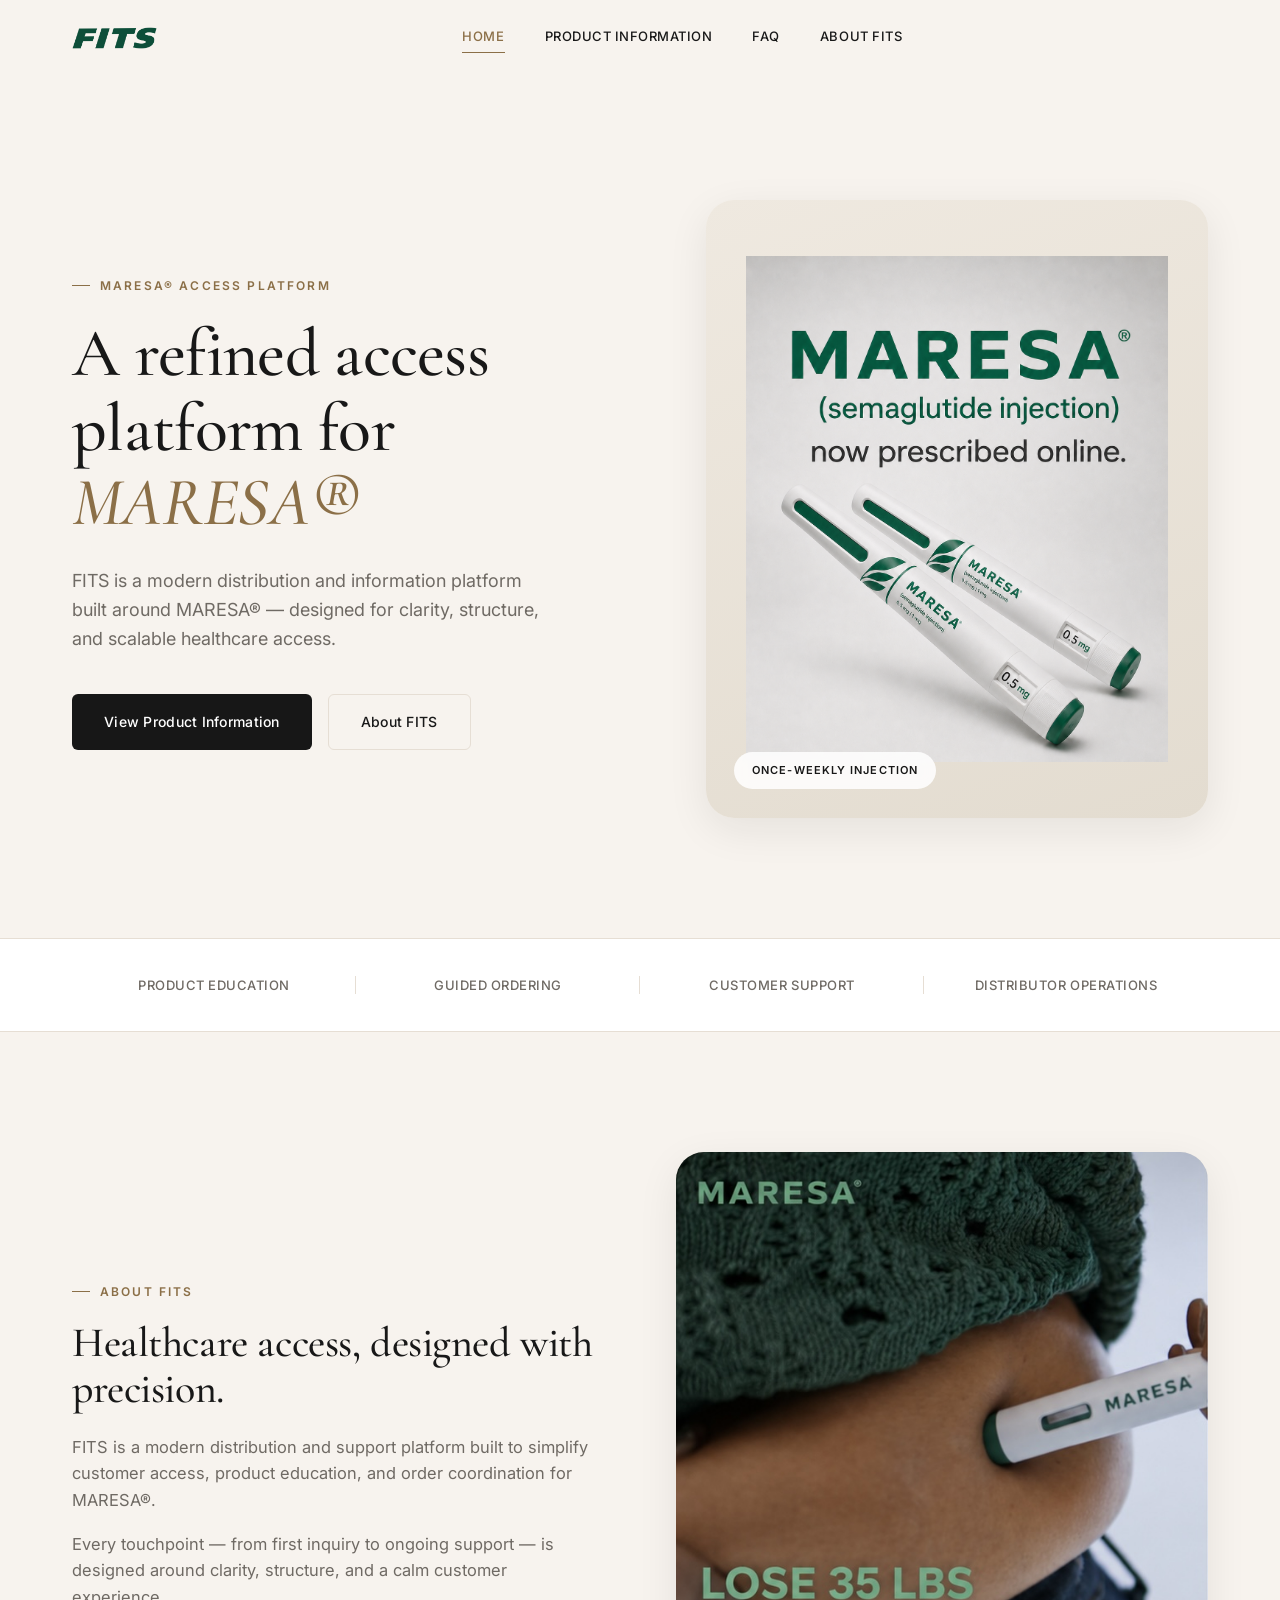
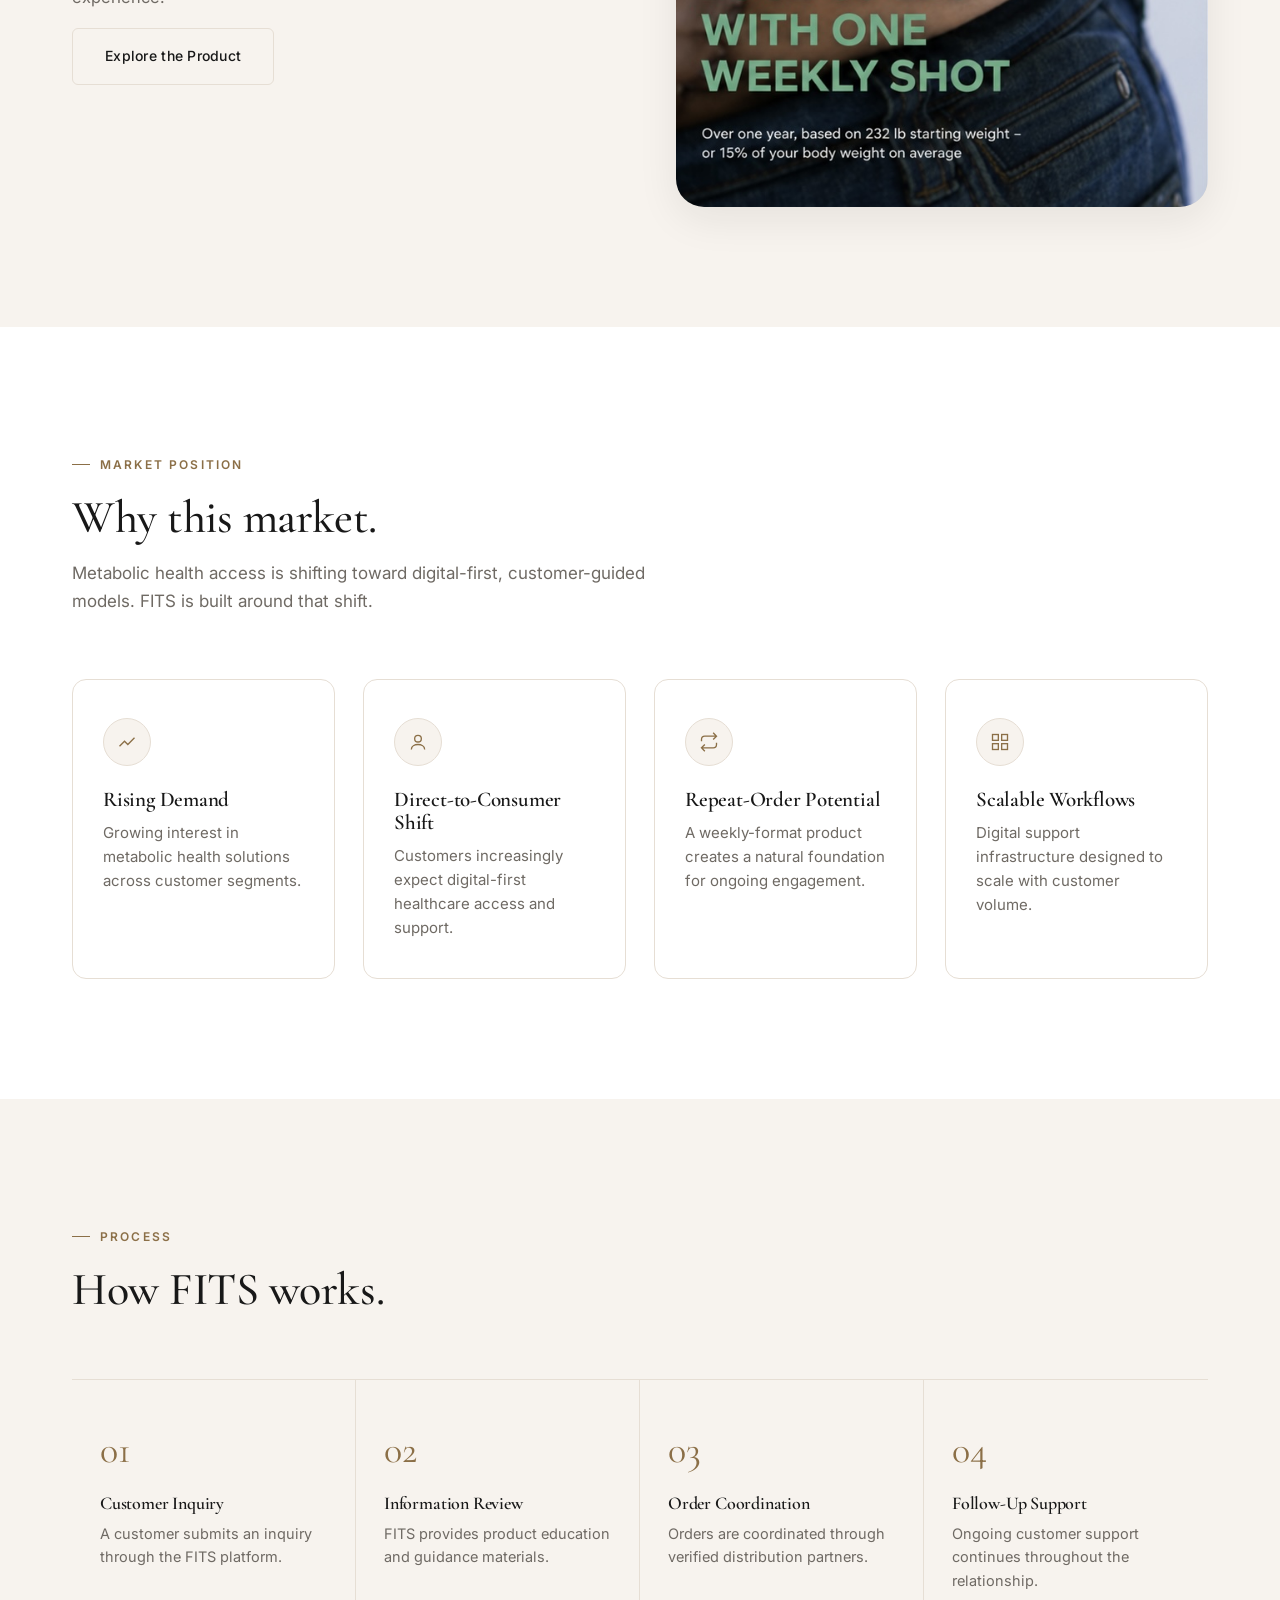
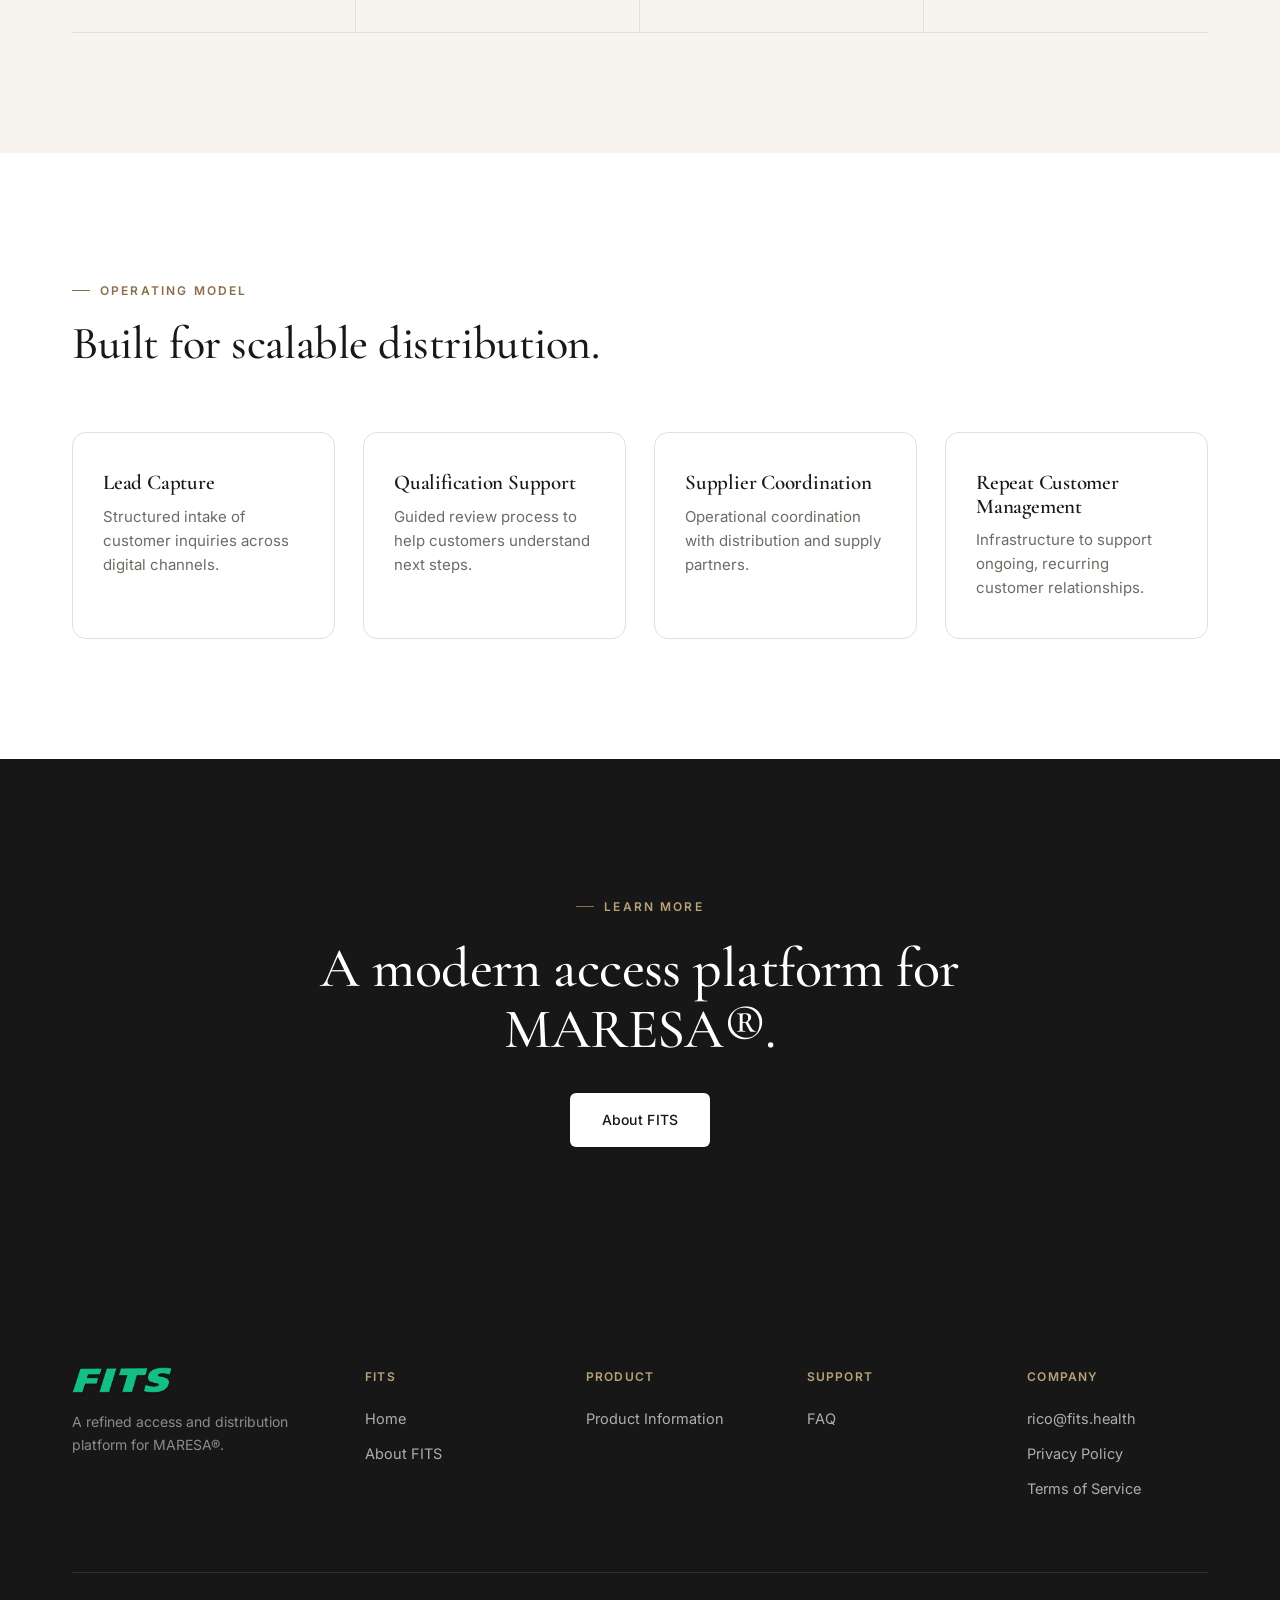
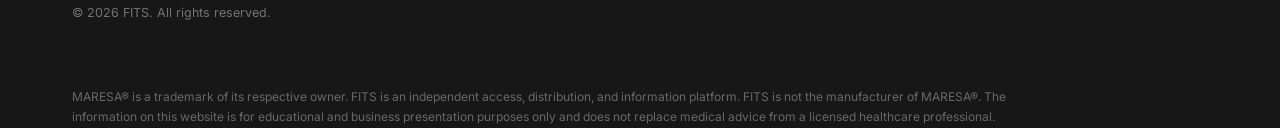
==== commit acbc622b: "Fixed rework" ====
--- a/index.html
+++ b/index.html
@@ -4,26 +4,27 @@
 <meta charset="UTF-8">
 <meta name="viewport" content="width=device-width, initial-scale=1.0">
 <title>FITS — A Refined Access Platform for MARESA®</title>
-<meta name="description" content="FITS connects customers with product education, ordering support, and guided access for MARESA®.">
+<meta name="description" content="FITS is a modern healthcare access and distribution platform built around MARESA®.">
 <link rel="preconnect" href="https://fonts.googleapis.com">
 <link rel="preconnect" href="https://fonts.gstatic.com" crossorigin>
 <link href="https://fonts.googleapis.com/css2?family=Cormorant+Garamond:ital,wght@0,500;0,600;1,500&family=Inter:wght@400;500;600;700&display=swap" rel="stylesheet">
 <link rel="stylesheet" href="css/styles.css">
+<link rel="icon" type="image/png" href="assets/fits-logo.png">
 </head>
 <body>
 
 <nav class="navbar">
   <div class="container nav-inner">
-    <a href="index.html" class="nav-logo">FITS</a>
+    <a href="index.html" class="nav-brand" aria-label="FITS home">
+      <img src="assets/fits-logo.png" alt="FITS" class="nav-brand-logo">
+    </a>
     <div class="nav-links">
       <a href="index.html" class="active">Home</a>
-      <a href="product.html">Product</a>
-      <a href="safety.html">Safety</a>
+      <a href="product.html">Product Information</a>
       <a href="faq.html">FAQ</a>
-      <a href="contact.html">Contact</a>
+      <a href="about.html">About FITS</a>
     </div>
     <div class="nav-cta">
-      <a href="contact.html" class="btn btn-primary btn-sm">Request Access</a>
       <button class="nav-toggle" aria-label="Open menu">
         <span></span><span></span><span></span>
       </button>
@@ -34,11 +35,9 @@
 <div class="mobile-overlay"></div>
 <div class="mobile-menu">
   <a href="index.html">Home</a>
-  <a href="product.html">Product</a>
-  <a href="safety.html">Safety</a>
+  <a href="product.html">Product Information</a>
   <a href="faq.html">FAQ</a>
-  <a href="contact.html">Contact</a>
-  <a href="contact.html" class="btn btn-primary" style="margin-top:24px; width:100%;">Request Access</a>
+  <a href="about.html">About FITS</a>
 </div>
 
 <!-- HERO -->
@@ -47,10 +46,10 @@
     <div class="hero-copy reveal visible">
       <span class="eyebrow">MARESA&reg; ACCESS PLATFORM</span>
       <h1>A refined access platform for <em>MARESA&reg;</em></h1>
-      <p>FITS connects customers with product education, ordering support, and guided access for MARESA&reg;.</p>
+      <p>FITS is a modern distribution and information platform built around MARESA&reg; — designed for clarity, structure, and scalable healthcare access.</p>
       <div class="hero-actions">
-        <a href="contact.html" class="btn btn-primary">Request Access</a>
-        <a href="product.html" class="btn btn-outline">View Product Information</a>
+        <a href="product.html" class="btn btn-primary">View Product Information</a>
+        <a href="about.html" class="btn btn-outline">About FITS</a>
       </div>
     </div>
     <div class="hero-visual reveal visible">
@@ -192,10 +191,10 @@
 <!-- CTA -->
 <section class="section-dark cta-banner">
   <div class="container">
-    <span class="eyebrow">Get Started</span>
-    <h2 class="reveal">A modern access experience for MARESA&reg;.</h2>
+    <span class="eyebrow">Learn More</span>
+    <h2 class="reveal">A modern access platform for MARESA&reg;.</h2>
     <div class="cta-actions">
-      <a href="contact.html" class="btn btn-light">Contact FITS</a>
+      <a href="about.html" class="btn btn-light">About FITS</a>
     </div>
   </div>
 </section>
@@ -204,41 +203,30 @@
   <div class="container">
     <div class="footer-grid">
       <div class="footer-brand">
-        <span class="nav-logo">FITS</span>
+        <img src="assets/fits-logo.png" alt="FITS" class="footer-brand-logo">
         <p>A refined access and distribution platform for MARESA&reg;.</p>
-        <div class="social-icons" style="margin-top:24px;">
-          <a href="#" aria-label="LinkedIn"><svg width="15" height="15" viewBox="0 0 24 24" fill="currentColor"><path d="M4.98 3.5C4.98 4.88 3.85 6 2.5 6S0 4.88 0 3.5 1.12 1 2.5 1s2.48 1.12 2.48 2.5zM.5 8h4V23h-4V8zm7 0h3.8v2.1h.05c.53-1 1.83-2.1 3.77-2.1 4 0 4.7 2.6 4.7 6V23h-4v-6.5c0-1.6 0-3.6-2.2-3.6s-2.5 1.7-2.5 3.5V23h-4V8z"/></svg></a>
-          <a href="#" aria-label="X"><svg width="14" height="14" viewBox="0 0 24 24" fill="currentColor"><path d="M18.9 1h3.7l-8 9.2L24 23h-7.3l-5.7-7.4L4.3 23H.6l8.6-9.8L0 1h7.5l5.2 6.8L18.9 1z"/></svg></a>
-        </div>
       </div>
       <div class="footer-col">
         <h5>FITS</h5>
         <a href="index.html">Home</a>
-        <a href="contact.html">Investor Relations</a>
-        <a href="contact.html">Business Partnerships</a>
+        <a href="about.html">About FITS</a>
       </div>
       <div class="footer-col">
         <h5>Product</h5>
         <a href="product.html">Product Information</a>
-        <a href="product.html#gallery">Product Gallery</a>
-        <a href="product.html#docs">Documentation</a>
-      </div>
-      <div class="footer-col">
-        <h5>Safety</h5>
-        <a href="safety.html">Safety Information</a>
-        <a href="safety.html#emergency">Emergency Notice</a>
-        <a href="faq.html">Safety FAQ</a>
-      </div>
-      <div class="footer-col">
-        <h5>Legal</h5>
+      </div>
+      <div class="footer-col">
+        <h5>Support</h5>
+        <a href="faq.html">FAQ</a>
+      </div>
+      <div class="footer-col">
+        <h5>Company</h5>
+        <a href="mailto:rico@fits.health">rico@fits.health</a>
         <a href="#">Privacy Policy</a>
         <a href="#">Terms of Service</a>
-        <a href="safety.html">Medical Disclaimer</a>
-      </div>
-    </div>
-    <div class="footer-bottom">
-      <p>&copy; 2026 FITS. All rights reserved.</p>
-    </div>
+      </div>
+    </div>
+    <div class="footer-bottom"><p>&copy; 2026 FITS. All rights reserved.</p></div>
     <p class="footer-legal-text">
       MARESA&reg; is a trademark of its respective owner. FITS is an independent access, distribution, and information platform. FITS is not the manufacturer of MARESA&reg;. The information on this website is for educational and business presentation purposes only and does not replace medical advice from a licensed healthcare professional.
     </p>
@@ -251,4 +239,4 @@
 
 <script src="js/app.js"></script>
 </body>
-</html>
+</html>
--- a/css/styles.css
+++ b/css/styles.css
@@ -198,6 +198,35 @@
   font-size: 24px;
   font-weight: 600;
   letter-spacing: 0.04em;
+}
+
+.nav-brand {
+  display: flex;
+  align-items: center;
+  gap: 10px;
+}
+
+.nav-brand-logo {
+  height: 22px;
+  width: auto;
+  display: block;
+}
+
+.nav-brand-name {
+  font-family: var(--font-display);
+  font-size: 21px;
+  font-weight: 600;
+  letter-spacing: 0.02em;
+  color: var(--ink);
+}
+
+.footer-brand-logo {
+  height: 26px;
+  width: auto;
+  display: block;
+  margin-bottom: 18px;
+  /* lift contrast on the dark footer background without altering source artwork */
+  filter: brightness(2.4) saturate(1.1) drop-shadow(0 1px 1px rgba(0,0,0,0.3));
 }
 
 .nav-links {
@@ -738,30 +767,114 @@
 .format-card h4 { font-size: 22px; margin-bottom: 8px; }
 .format-card p { font-size: 13.5px; color: var(--muted); }
 
-.gallery-grid {
-  display: grid;
-  grid-template-columns: repeat(3, 1fr);
-  gap: 24px;
-}
-
-.gallery-item {
+/* ============== ABSTRACT VISUAL PANELS ============== */
+
+.abstract-panel {
+  position: relative;
+  border-radius: var(--radius-lg);
+  overflow: hidden;
+  background: linear-gradient(135deg, #EFE9E0 0%, #E3DCD0 45%, #D9CFC0 100%);
+  box-shadow: var(--shadow-md);
+  min-height: 360px;
+}
+
+.abstract-panel::before,
+.abstract-panel::after {
+  content: '';
+  position: absolute;
+  border-radius: 50%;
+}
+
+.abstract-panel.glass-a::before {
+  width: 220px;
+  height: 220px;
+  background: rgba(255,255,255,0.4);
+  backdrop-filter: blur(2px);
+  top: -60px;
+  right: -40px;
+  border: 1px solid rgba(255,255,255,0.5);
+}
+
+.abstract-panel.glass-a::after {
+  width: 140px;
+  height: 140px;
+  background: rgba(139,111,71,0.14);
+  bottom: -30px;
+  left: -20px;
+}
+
+.abstract-panel.glass-b::before {
+  width: 260px;
+  height: 260px;
+  background: rgba(184,162,122,0.22);
+  top: 50%;
+  left: 50%;
+  transform: translate(-50%, -50%);
+}
+
+.abstract-panel.glass-b::after {
+  width: 120px;
+  height: 120px;
+  background: rgba(255,255,255,0.45);
+  border: 1px solid rgba(255,255,255,0.6);
+  top: 20px;
+  left: 20px;
+}
+
+.abstract-panel .panel-grid-lines {
+  position: absolute;
+  inset: 0;
+  background-image:
+    linear-gradient(rgba(139,111,71,0.08) 1px, transparent 1px),
+    linear-gradient(90deg, rgba(139,111,71,0.08) 1px, transparent 1px);
+  background-size: 40px 40px;
+}
+
+.abstract-panel .panel-glass-shape {
+  position: absolute;
   border-radius: var(--radius-md);
-  overflow: hidden;
-  background: linear-gradient(160deg, #EFE9E0, #E3DCD0);
-  box-shadow: var(--shadow-sm);
-  aspect-ratio: 4/5;
-}
-
-.gallery-item.wide { grid-column: span 2; aspect-ratio: auto; }
-
-.gallery-item img {
-  width: 100%;
-  height: 100%;
-  object-fit: cover;
-  transition: transform 0.6s var(--ease);
-}
-
-.gallery-item:hover img { transform: scale(1.05); }
+  background: rgba(255,255,255,0.5);
+  border: 1px solid rgba(255,255,255,0.7);
+  backdrop-filter: blur(3px);
+  box-shadow: 0 8px 24px rgba(24,24,24,0.06);
+}
+
+.abstract-panel .bar-chart {
+  position: absolute;
+  bottom: 36px;
+  left: 36px;
+  display: flex;
+  align-items: flex-end;
+  gap: 10px;
+  height: 120px;
+}
+
+.abstract-panel .bar-chart span {
+  width: 16px;
+  border-radius: 4px 4px 0 0;
+  background: linear-gradient(180deg, var(--accent-soft), var(--accent));
+  opacity: 0.85;
+}
+
+.abstract-panel .panel-label {
+  position: absolute;
+  bottom: 28px;
+  right: 32px;
+  font-size: 11px;
+  letter-spacing: 0.12em;
+  text-transform: uppercase;
+  color: var(--accent);
+  font-weight: 600;
+  background: rgba(255,255,255,0.7);
+  padding: 8px 16px;
+  border-radius: 30px;
+}
+
+.abstract-panel .ring {
+  position: absolute;
+  border-radius: 50%;
+  border: 1px solid rgba(139,111,71,0.3);
+}
 
 .doc-buttons {
   display: flex;
@@ -779,94 +892,6 @@
   color: var(--muted);
   line-height: 1.7;
 }
-
-/* ============== SAFETY PAGE ============== */
-
-.notice-card {
-  border: 1px solid var(--accent-soft);
-  background: #FBF8F2;
-  border-radius: var(--radius-md);
-  padding: 40px;
-  display: flex;
-  gap: 22px;
-  align-items: flex-start;
-}
-
-.notice-icon {
-  width: 46px;
-  height: 46px;
-  border-radius: 50%;
-  background: var(--accent);
-  color: #fff;
-  display: flex;
-  align-items: center;
-  justify-content: center;
-  flex-shrink: 0;
-  font-family: var(--font-display);
-  font-size: 22px;
-  font-style: italic;
-}
-
-.notice-card h3 { font-size: 22px; margin-bottom: 10px; }
-.notice-card p { color: var(--muted); font-size: 15px; }
-
-.placeholder-text {
-  font-style: italic;
-  color: var(--accent);
-  background: rgba(139,111,71,0.07);
-  padding: 2px 8px;
-  border-radius: 4px;
-}
-
-.safety-section {
-  padding: 50px 0;
-  border-bottom: 1px solid var(--border);
-}
-
-.safety-section h3 {
-  font-size: 26px;
-  margin-bottom: 18px;
-}
-
-.safety-section h3 .num {
-  color: var(--accent-soft);
-  font-size: 18px;
-  margin-right: 12px;
-  font-family: var(--font-body);
-  font-weight: 600;
-}
-
-.checklist {
-  display: grid;
-  gap: 14px;
-}
-
-.checklist li {
-  display: flex;
-  gap: 14px;
-  align-items: flex-start;
-  font-size: 15.5px;
-  color: var(--muted);
-}
-
-.checklist .check {
-  width: 20px;
-  height: 20px;
-  border: 1px solid var(--accent-soft);
-  border-radius: 50%;
-  flex-shrink: 0;
-  margin-top: 2px;
-}
-
-.emergency-block {
-  background: var(--dark);
-  color: #fff;
-  border-radius: var(--radius-md);
-  padding: 36px 40px;
-}
-
-.emergency-block h3 { color: #fff; margin-bottom: 10px; }
-.emergency-block p { color: rgba(255,255,255,0.7); }
 
 /* ============== ACCORDION ============== */
 
@@ -1010,158 +1035,6 @@
 
 .faq-empty.show { display: block; }
 
-/* ============== CONTACT PAGE ============== */
-
-.contact-cards {
-  display: grid;
-  grid-template-columns: repeat(3, 1fr);
-  gap: 24px;
-  margin-bottom: 90px;
-}
-
-.contact-card {
-  background: var(--bg-alt);
-  border: 1px solid var(--border);
-  border-radius: var(--radius-md);
-  padding: 34px 28px;
-}
-
-.contact-card h4 { font-size: 19px; margin-bottom: 8px; }
-.contact-card p { color: var(--muted); font-size: 14.5px; margin-bottom: 16px; }
-.contact-card a.contact-link { font-size: 14px; font-weight: 600; color: var(--accent); }
-
-.contact-layout {
-  display: grid;
-  grid-template-columns: 0.8fr 1.2fr;
-  gap: 70px;
-}
-
-.contact-info h2 { font-size: 32px; margin: 16px 0; }
-.contact-info p { color: var(--muted); margin-bottom: 26px; }
-
-.info-row {
-  display: flex;
-  gap: 16px;
-  padding: 18px 0;
-  border-top: 1px solid var(--border);
-}
-
-.info-row:last-child { border-bottom: 1px solid var(--border); }
-
-.info-row strong { display: block; font-size: 14px; margin-bottom: 3px; }
-.info-row span { font-size: 13.5px; color: var(--muted); }
-
-.form-card {
-  background: var(--bg-alt);
-  border: 1px solid var(--border);
-  border-radius: var(--radius-lg);
-  padding: 46px;
-  box-shadow: var(--shadow-sm);
-}
-
-.form-row {
-  display: grid;
-  grid-template-columns: 1fr 1fr;
-  gap: 20px;
-}
-
-.form-group { margin-bottom: 22px; }
-
-.form-group label {
-  display: block;
-  font-size: 13px;
-  font-weight: 500;
-  margin-bottom: 8px;
-  letter-spacing: 0.02em;
-}
-
-.form-group input,
-.form-group select,
-.form-group textarea {
-  width: 100%;
-  padding: 14px 16px;
-  border: 1px solid var(--border);
-  border-radius: var(--radius-sm);
-  font-family: var(--font-body);
-  font-size: 15px;
-  color: var(--ink);
-  background: var(--bg);
-  transition: all 0.3s var(--ease);
-}
-
-.form-group input:focus,
-.form-group select:focus,
-.form-group textarea:focus {
-  outline: none;
-  border-color: var(--accent);
-  box-shadow: 0 0 0 4px rgba(139,111,71,0.08);
-  background: #fff;
-}
-
-.form-group textarea { resize: vertical; min-height: 130px; }
-
-.form-error {
-  font-size: 12.5px;
-  color: #B5483A;
-  margin-top: 6px;
-  display: none;
-}
-
-.form-group.error input,
-.form-group.error select,
-.form-group.error textarea {
-  border-color: #B5483A;
-}
-
-.form-group.error .form-error { display: block; }
-
-/* ============== MODAL ============== */
-
-.modal-overlay {
-  position: fixed;
-  inset: 0;
-  background: rgba(23,23,23,0.55);
-  backdrop-filter: blur(4px);
-  display: flex;
-  align-items: center;
-  justify-content: center;
-  z-index: 2000;
-  opacity: 0;
-  pointer-events: none;
-  transition: opacity 0.35s var(--ease);
-}
-
-.modal-overlay.open { opacity: 1; pointer-events: auto; }
-
-.modal-box {
-  background: var(--bg-alt);
-  border-radius: var(--radius-lg);
-  padding: 56px 48px;
-  max-width: 420px;
-  text-align: center;
-  transform: scale(0.92) translateY(10px);
-  transition: transform 0.4s var(--ease);
-  box-shadow: var(--shadow-lg);
-}
-
-.modal-overlay.open .modal-box { transform: scale(1) translateY(0); }
-
-.modal-icon {
-  width: 64px;
-  height: 64px;
-  border-radius: 50%;
-  background: var(--accent);
-  color: #fff;
-  display: flex;
-  align-items: center;
-  justify-content: center;
-  margin: 0 auto 24px;
-  font-size: 28px;
-}
-
-.modal-box h3 { font-size: 24px; margin-bottom: 10px; }
-.modal-box p { color: var(--muted); font-size: 14.5px; margin-bottom: 28px; }
-
 /* ============== BACK TO TOP ============== */
 
 .back-to-top {
@@ -1207,17 +1080,19 @@
   .steps-grid { grid-template-columns: repeat(2, 1fr); }
   .step:nth-child(2) { border-right: none; }
   .format-grid { grid-template-columns: repeat(2, 1fr); }
-  .gallery-grid { grid-template-columns: repeat(2, 1fr); }
-  .gallery-item.wide { grid-column: span 2; }
-  .contact-cards { grid-template-columns: 1fr; }
-  .contact-layout { grid-template-columns: 1fr; gap: 50px; }
   .footer-grid { grid-template-columns: 1fr 1fr 1fr; }
+}
+
+@media (max-width: 1024px) {
+  .nav-brand-logo { height: 20px; }
 }
 
 @media (max-width: 768px) {
   .nav-links { display: none; }
   .nav-cta .btn { display: none; }
   .nav-toggle { display: flex; }
+  .nav-brand-logo { height: 18px; }
+  .footer-brand-logo { height: 22px; }
   .hero { padding: 150px 0 80px; }
   .section { padding: 80px 0; }
   .trust-grid { grid-template-columns: repeat(2, 1fr); gap: 24px; }
@@ -1226,12 +1101,8 @@
   .steps-grid { grid-template-columns: 1fr; }
   .step { border-right: none !important; }
   .format-grid { grid-template-columns: 1fr; }
-  .gallery-grid { grid-template-columns: 1fr; }
-  .gallery-item.wide { grid-column: span 1; }
-  .form-row { grid-template-columns: 1fr; }
   .footer-grid { grid-template-columns: 1fr 1fr; gap: 30px; }
   .footer-brand { grid-column: span 2; }
-  .form-card { padding: 32px 24px; }
   .container { padding: 0 22px; }
   .back-to-top { right: 20px; bottom: 20px; }
 }
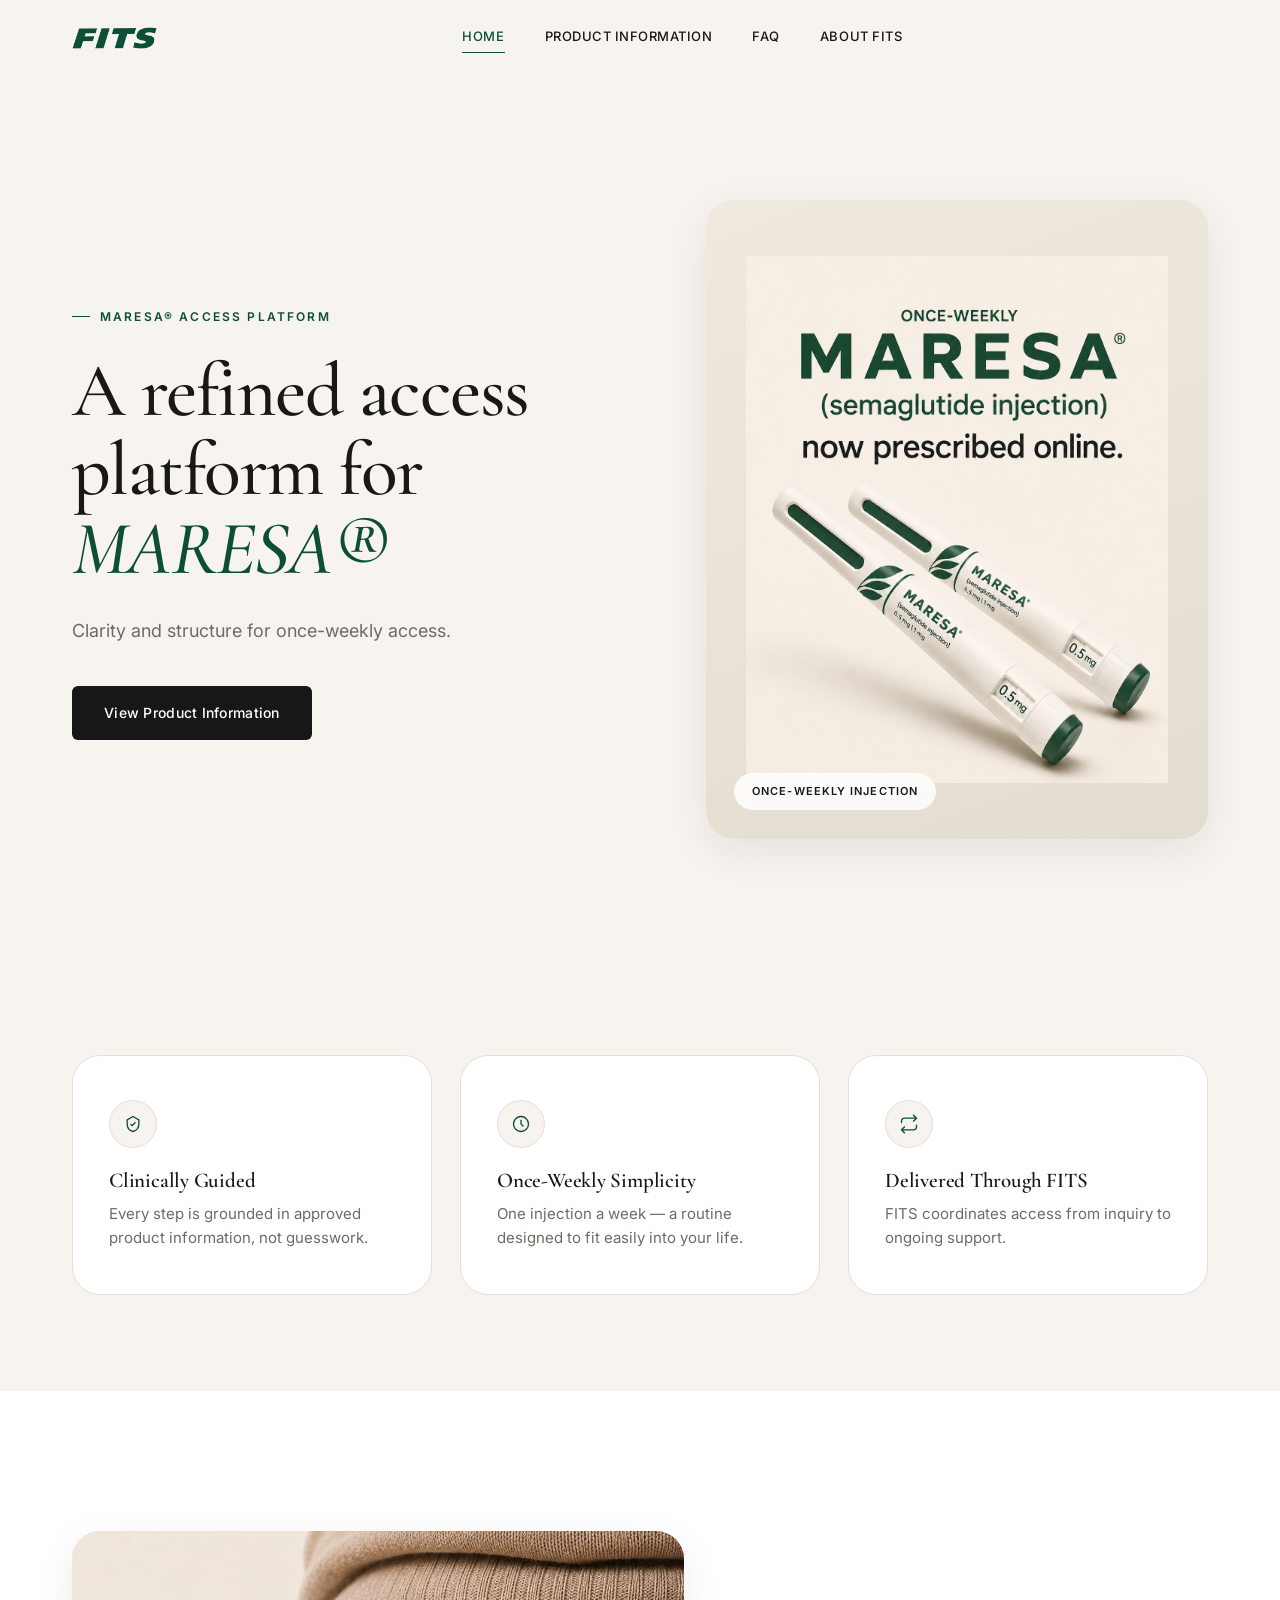
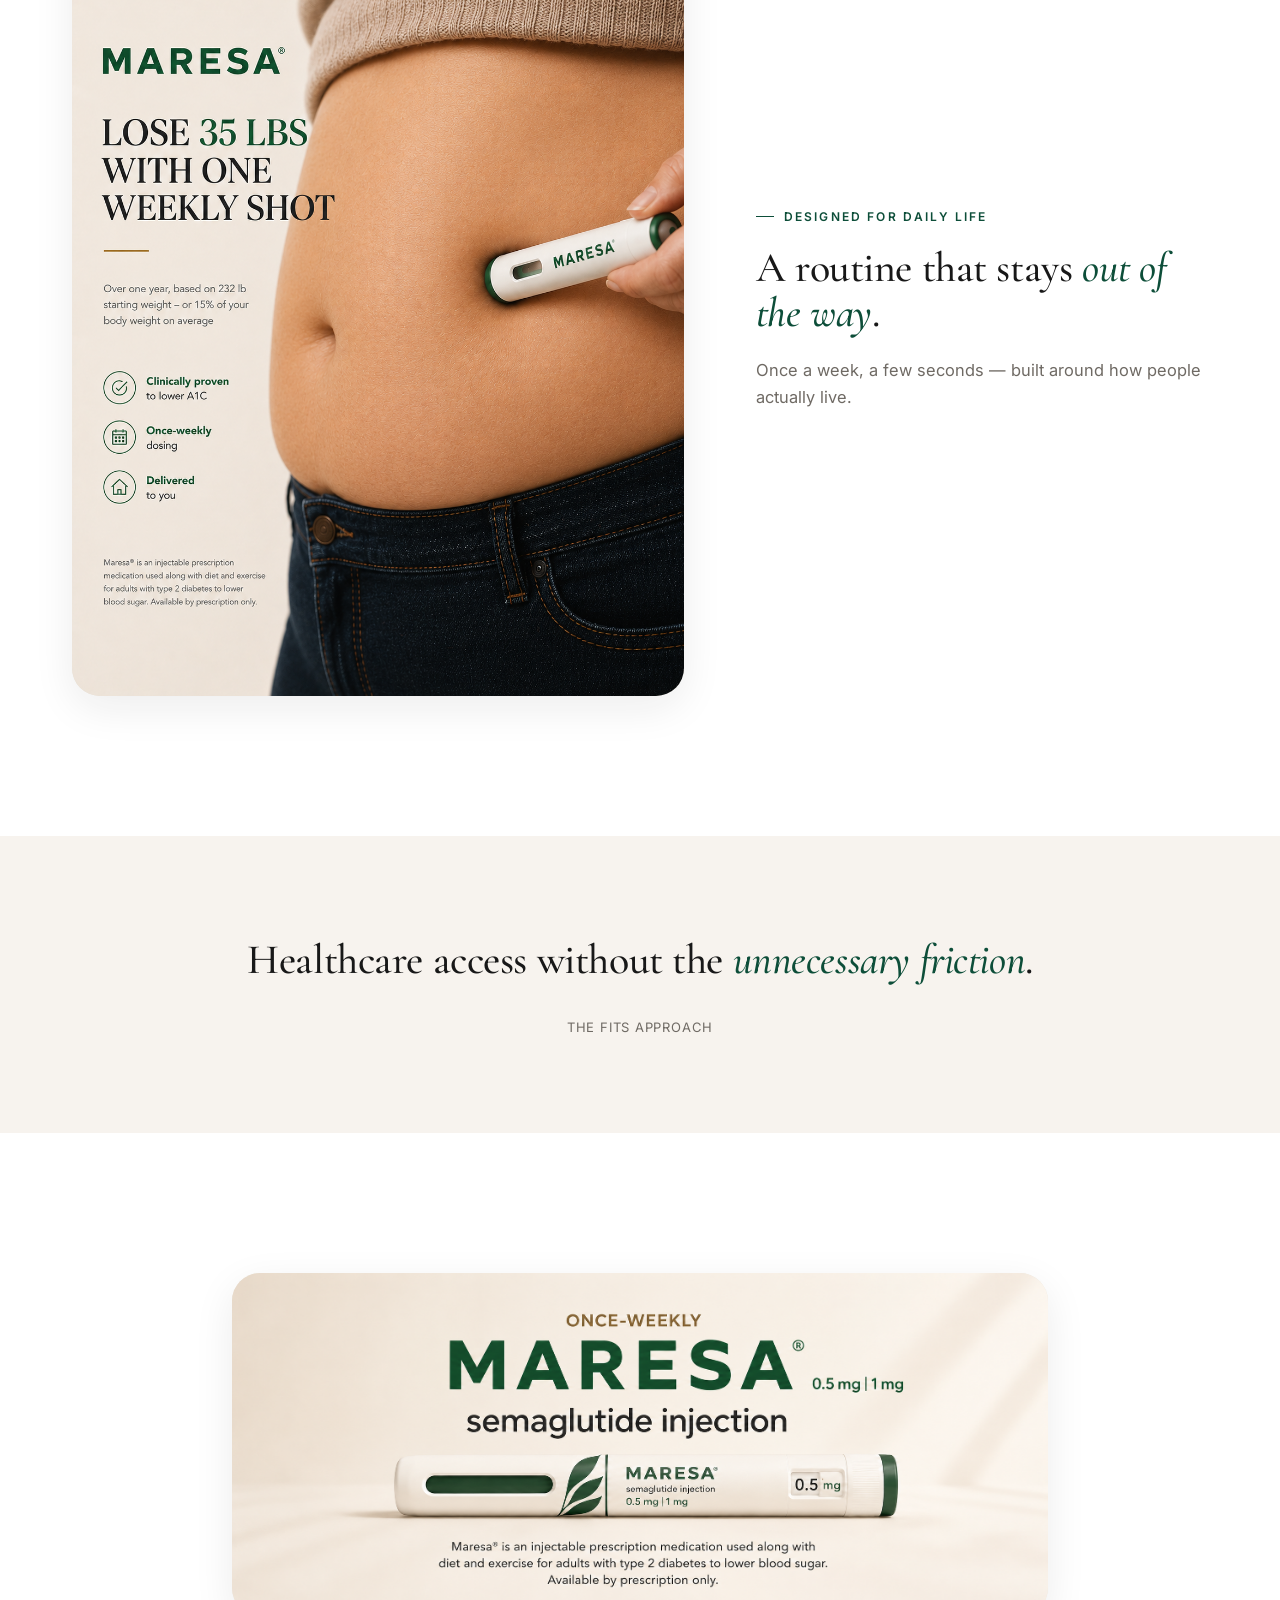
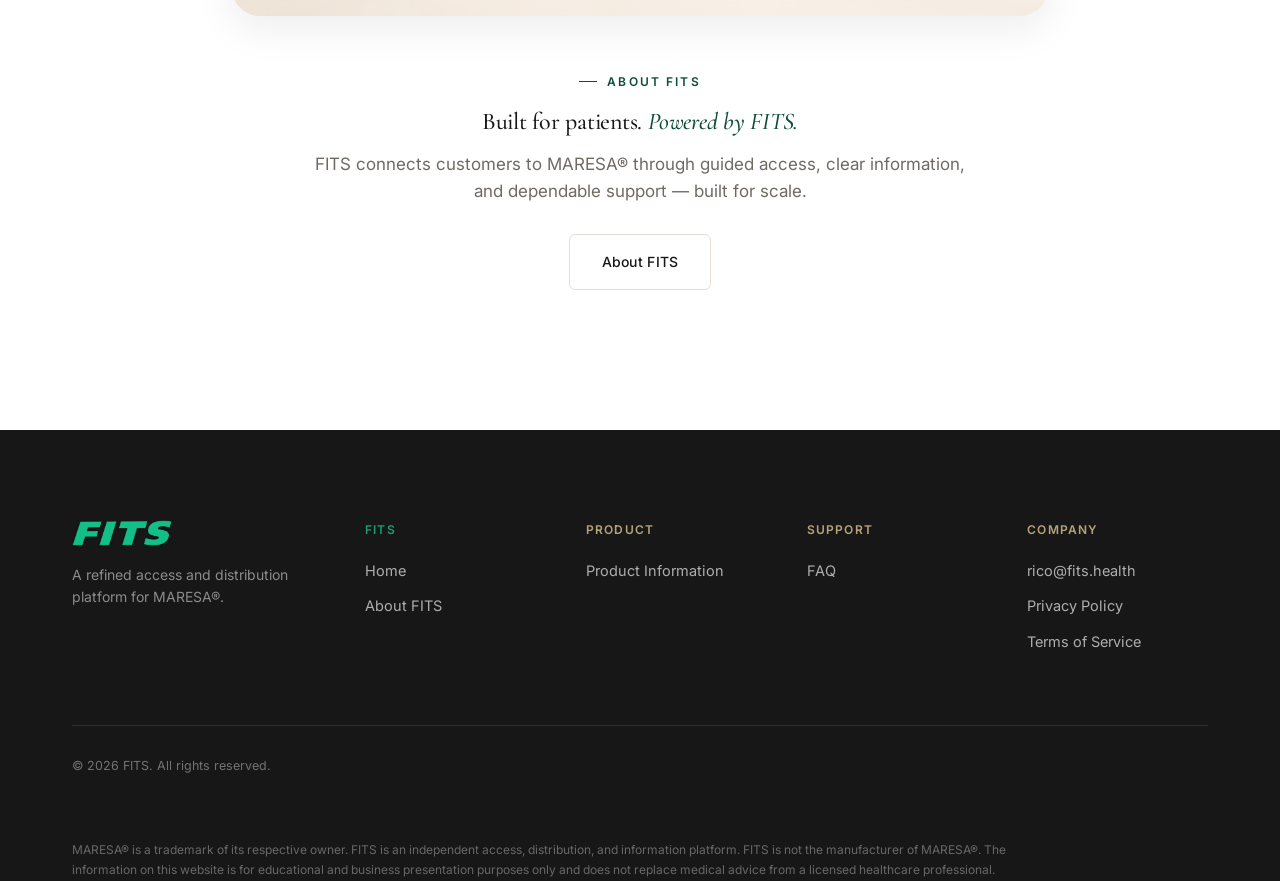
==== commit 84f9f366: "New stuff" ====
--- a/index.html
+++ b/index.html
@@ -44,12 +44,11 @@
 <section class="hero">
   <div class="container hero-grid">
     <div class="hero-copy reveal visible">
-      <span class="eyebrow">MARESA&reg; ACCESS PLATFORM</span>
+      <span class="eyebrow brand-text">MARESA&reg; ACCESS PLATFORM</span>
       <h1>A refined access platform for <em>MARESA&reg;</em></h1>
-      <p>FITS is a modern distribution and information platform built around MARESA&reg; — designed for clarity, structure, and scalable healthcare access.</p>
+      <p>Clarity and structure for once-weekly access.</p>
       <div class="hero-actions">
         <a href="product.html" class="btn btn-primary">View Product Information</a>
-        <a href="about.html" class="btn btn-outline">About FITS</a>
       </div>
     </div>
     <div class="hero-visual reveal visible">
@@ -61,140 +60,72 @@
   </div>
 </section>
 
-<!-- TRUST STRIP -->
-<section class="trust-strip">
-  <div class="container trust-grid">
-    <div class="trust-item">Product Education</div>
-    <div class="trust-item">Guided Ordering</div>
-    <div class="trust-item">Customer Support</div>
-    <div class="trust-item">Distributor Operations</div>
-  </div>
-</section>
-
-<!-- ABOUT FITS -->
-<section class="section">
-  <div class="container split">
-    <div class="split-copy reveal">
-      <span class="eyebrow">About FITS</span>
-      <h2>Healthcare access, designed with precision.</h2>
-      <p>FITS is a modern distribution and support platform built to simplify customer access, product education, and order coordination for MARESA&reg;.</p>
-      <p>Every touchpoint — from first inquiry to ongoing support — is designed around clarity, structure, and a calm customer experience.</p>
-      <a href="product.html" class="btn btn-outline">Explore the Product</a>
-    </div>
-    <div class="split-image reveal gold-mark">
-      <img src="assets/maresa-injection-shot.png" alt="MARESA injection administration">
-    </div>
-  </div>
-</section>
-
-<!-- WHY THIS MARKET -->
-<section class="section section-alt">
+<!-- VALUE PILLARS -->
+<section class="section-sm">
   <div class="container">
-    <div class="section-head reveal">
-      <span class="eyebrow">Market Position</span>
-      <h2>Why this market.</h2>
-      <p>Metabolic health access is shifting toward digital-first, customer-guided models. FITS is built around that shift.</p>
-    </div>
-    <div class="grid-4">
+    <div class="grid-3">
       <div class="card reveal">
         <div class="card-icon">
-          <svg width="20" height="20" viewBox="0 0 24 24" fill="none" stroke="currentColor" stroke-width="1.6"><path d="M3 17l6-6 4 4 8-8"/></svg>
+          <svg width="20" height="20" viewBox="0 0 24 24" fill="none" stroke="currentColor" stroke-width="1.6"><path d="M9 12l2 2 4-4M12 3l7 4v5c0 5-3 8-7 9-4-1-7-4-7-9V7l7-4z"/></svg>
         </div>
-        <h3>Rising Demand</h3>
-        <p>Growing interest in metabolic health solutions across customer segments.</p>
+        <h3>Clinically Guided</h3>
+        <p>Every step is grounded in approved product information, not guesswork.</p>
       </div>
       <div class="card reveal">
         <div class="card-icon">
-          <svg width="20" height="20" viewBox="0 0 24 24" fill="none" stroke="currentColor" stroke-width="1.6"><circle cx="12" cy="8" r="4"/><path d="M4 21c0-4 4-6 8-6s8 2 8 6"/></svg>
+          <svg width="20" height="20" viewBox="0 0 24 24" fill="none" stroke="currentColor" stroke-width="1.6"><circle cx="12" cy="12" r="9"/><path d="M12 7v5l3 3"/></svg>
         </div>
-        <h3>Direct-to-Consumer Shift</h3>
-        <p>Customers increasingly expect digital-first healthcare access and support.</p>
+        <h3>Once-Weekly Simplicity</h3>
+        <p>One injection a week — a routine designed to fit easily into your life.</p>
       </div>
       <div class="card reveal">
         <div class="card-icon">
           <svg width="20" height="20" viewBox="0 0 24 24" fill="none" stroke="currentColor" stroke-width="1.6"><path d="M17 1l4 4-4 4M3 11V9a4 4 0 014-4h14M7 23l-4-4 4-4M21 13v2a4 4 0 01-4 4H3"/></svg>
         </div>
-        <h3>Repeat-Order Potential</h3>
-        <p>A weekly-format product creates a natural foundation for ongoing engagement.</p>
-      </div>
-      <div class="card reveal">
-        <div class="card-icon">
-          <svg width="20" height="20" viewBox="0 0 24 24" fill="none" stroke="currentColor" stroke-width="1.6"><rect x="3" y="3" width="7" height="7"/><rect x="14" y="3" width="7" height="7"/><rect x="14" y="14" width="7" height="7"/><rect x="3" y="14" width="7" height="7"/></svg>
-        </div>
-        <h3>Scalable Workflows</h3>
-        <p>Digital support infrastructure designed to scale with customer volume.</p>
+        <h3>Delivered Through FITS</h3>
+        <p>FITS coordinates access from inquiry to ongoing support.</p>
       </div>
     </div>
   </div>
 </section>
 
-<!-- HOW FITS WORKS -->
-<section class="section">
-  <div class="container">
-    <div class="section-head reveal">
-      <span class="eyebrow">Process</span>
-      <h2>How FITS works.</h2>
+<!-- FEATURED VISUAL -->
+<section class="section section-alt">
+  <div class="container split wide-image-left">
+    <div class="split-image reveal gold-mark">
+      <img src="assets/maresa-injection-shot.png" alt="MARESA injection administration">
     </div>
-    <div class="steps-grid reveal">
-      <div class="step">
-        <div class="step-num">01</div>
-        <h4>Customer Inquiry</h4>
-        <p>A customer submits an inquiry through the FITS platform.</p>
-      </div>
-      <div class="step">
-        <div class="step-num">02</div>
-        <h4>Information Review</h4>
-        <p>FITS provides product education and guidance materials.</p>
-      </div>
-      <div class="step">
-        <div class="step-num">03</div>
-        <h4>Order Coordination</h4>
-        <p>Orders are coordinated through verified distribution partners.</p>
-      </div>
-      <div class="step">
-        <div class="step-num">04</div>
-        <h4>Follow-Up Support</h4>
-        <p>Ongoing customer support continues throughout the relationship.</p>
-      </div>
+    <div class="split-copy reveal">
+      <span class="eyebrow">Designed for Daily Life</span>
+      <h2>A routine that stays <span class="emphasis">out of the way</span>.</h2>
+      <p>Once a week, a few seconds — built around how people actually live.</p>
     </div>
   </div>
 </section>
 
-<!-- OPERATING MODEL -->
-<section class="section section-alt">
+<!-- STATEMENT -->
+<section class="section-sm">
   <div class="container">
-    <div class="section-head reveal">
-      <span class="eyebrow">Operating Model</span>
-      <h2>Built for scalable distribution.</h2>
-    </div>
-    <div class="grid-4">
-      <div class="card reveal">
-        <h3>Lead Capture</h3>
-        <p>Structured intake of customer inquiries across digital channels.</p>
-      </div>
-      <div class="card reveal">
-        <h3>Qualification Support</h3>
-        <p>Guided review process to help customers understand next steps.</p>
-      </div>
-      <div class="card reveal">
-        <h3>Supplier Coordination</h3>
-        <p>Operational coordination with distribution and supply partners.</p>
-      </div>
-      <div class="card reveal">
-        <h3>Repeat Customer Management</h3>
-        <p>Infrastructure to support ongoing, recurring customer relationships.</p>
-      </div>
+    <div class="statement reveal">
+      <p>Healthcare access without the <span class="emphasis">unnecessary friction</span>.</p>
+      <span class="statement-cite">The FITS Approach</span>
     </div>
   </div>
 </section>
 
-<!-- CTA -->
-<section class="section-dark cta-banner">
-  <div class="container">
-    <span class="eyebrow">Learn More</span>
-    <h2 class="reveal">A modern access platform for MARESA&reg;.</h2>
-    <div class="cta-actions">
-      <a href="about.html" class="btn btn-light">About FITS</a>
+<!-- ABOUT FITS PREVIEW -->
+<section class="section section-alt">
+  <div class="container" style="max-width:880px;">
+    <div class="wide-image reveal gold-mark" style="aspect-ratio: 1935/813; max-width:880px; margin:0 auto 48px;">
+      <img src="assets/maresa-pen-banner.png" alt="MARESA — once-weekly semaglutide injection, now prescribed online">
+    </div>
+    <div style="max-width:680px; margin:0 auto; text-align:center;">
+      <span class="eyebrow" style="justify-content:center;">About FITS</span>
+      <h2 class="reveal" style="margin:18px 0 16px;">Built for patients. <span class="emphasis">Powered by FITS.</span></h2>
+      <p class="reveal" style="color:var(--muted); font-size:17px; margin-bottom:28px;">
+        FITS connects customers to MARESA&reg; through guided access, clear information, and dependable support — built for scale.
+      </p>
+      <a href="about.html" class="btn btn-outline">About FITS</a>
     </div>
   </div>
 </section>
@@ -207,7 +138,7 @@
         <p>A refined access and distribution platform for MARESA&reg;.</p>
       </div>
       <div class="footer-col">
-        <h5>FITS</h5>
+        <h5 class="brand-text">FITS</h5>
         <a href="index.html">Home</a>
         <a href="about.html">About FITS</a>
       </div>
@@ -239,4 +170,4 @@
 
 <script src="js/app.js"></script>
 </body>
-</html>+</html>
--- a/css/styles.css
+++ b/css/styles.css
@@ -13,6 +13,12 @@
   --dark: #171717;
   --border: #E6DED4;
 
+  /* Brand green — sampled from the FITS logo. Used exclusively for
+     FITS / MARESA / MARESA® brand-name mentions, never as the
+     general accent color. */
+  --brand-green: #0D4E39;
+  --brand-green-on-dark: #1A9C72;
+
   --font-display: 'Cormorant Garamond', serif;
   --font-body: 'Inter', sans-serif;
 
@@ -60,7 +66,61 @@
   font-family: var(--font-display);
   font-weight: 500;
   letter-spacing: -0.01em;
-  line-height: 1.1;
+  line-height: 1.08;
+}
+
+h1 { letter-spacing: -0.02em; }
+
+.emphasis {
+  color: var(--brand-green);
+  font-style: italic;
+}
+
+.section-dark .emphasis,
+footer .emphasis {
+  color: var(--brand-green-on-dark);
+}
+
+.stat-number {
+  font-family: var(--font-display);
+  color: var(--brand-green);
+  font-weight: 600;
+}
+
+.caption {
+  font-size: 12.5px;
+  letter-spacing: 0.06em;
+  text-transform: uppercase;
+  color: var(--muted);
+}
+
+/* ============== EDITORIAL QUOTE / STATEMENT ============== */
+
+.statement {
+  text-align: center;
+  max-width: 880px;
+  margin: 0 auto;
+}
+
+.statement p {
+  font-family: var(--font-display);
+  font-size: clamp(28px, 3.6vw, 42px);
+  font-weight: 500;
+  line-height: 1.35;
+  color: var(--ink);
+  letter-spacing: -0.01em;
+}
+
+.section-dark .statement p { color: #fff; }
+
+.statement-cite {
+  display: block;
+  margin-top: 28px;
+  font-family: var(--font-body);
+  font-size: 13px;
+  letter-spacing: 0.06em;
+  text-transform: uppercase;
+  color: var(--muted);
 }
 
 .eyebrow {
@@ -69,7 +129,7 @@
   font-weight: 600;
   letter-spacing: 0.18em;
   text-transform: uppercase;
-  color: var(--accent);
+  color: var(--brand-green);
   display: inline-flex;
   align-items: center;
   gap: 10px;
@@ -79,7 +139,7 @@
   content: '';
   width: 18px;
   height: 1px;
-  background: var(--accent);
+  background: var(--brand-green);
   display: inline-block;
 }
 
@@ -88,6 +148,22 @@
   background: var(--border);
   width: 100%;
   border: none;
+}
+
+.brand-text {
+  color: var(--brand-green);
+}
+
+.brand-text::before {
+  background: var(--brand-green);
+}
+
+.section-dark .brand-text { color: var(--brand-green-on-dark); }
+.section-dark .brand-text::before { background: var(--brand-green-on-dark); }
+
+footer .brand-text,
+footer .footer-col h5.brand-text {
+  color: var(--brand-green-on-dark) !important;
 }
 
 .gold-mark {
@@ -150,8 +226,8 @@
 }
 
 .btn-outline:hover {
-  border-color: var(--accent);
-  color: var(--accent);
+  border-color: var(--brand-green);
+  color: var(--brand-green);
   transform: translateY(-2px);
 }
 
@@ -252,7 +328,7 @@
   bottom: -2px;
   width: 0;
   height: 1px;
-  background: var(--accent);
+  background: var(--brand-green);
   transition: width 0.3s var(--ease);
 }
 
@@ -261,7 +337,7 @@
   width: 100%;
 }
 
-.nav-links a.active { color: var(--accent); }
+.nav-links a.active { color: var(--brand-green); }
 
 .nav-cta { display: flex; align-items: center; gap: 20px; }
 
@@ -330,13 +406,14 @@
 }
 
 .hero-copy h1 {
-  font-size: clamp(42px, 5.4vw, 68px);
-  margin: 22px 0 26px;
+  font-size: clamp(46px, 6vw, 76px);
+  margin: 26px 0 28px;
+  line-height: 1.04;
 }
 
 .hero-copy h1 em {
   font-style: italic;
-  color: var(--accent);
+  color: var(--brand-green);
 }
 
 .hero-copy p {
@@ -421,30 +498,33 @@
 
 /* ============== SECTION GENERIC ============== */
 
-.section { padding: 120px 0; }
-.section-sm { padding: 80px 0; }
+.section { padding: 140px 0; }
+.section-sm { padding: 96px 0; }
 .section-alt { background: var(--bg-alt); }
 .section-dark { background: var(--dark); color: #fff; }
 
 .section-head {
   max-width: 640px;
-  margin-bottom: 64px;
+  margin-bottom: 72px;
 }
 
 .section-head.center { margin-left: auto; margin-right: auto; text-align: center; }
 
 .section-head h2 {
-  font-size: clamp(32px, 4vw, 46px);
-  margin-top: 18px;
+  font-size: clamp(34px, 4.4vw, 50px);
+  margin-top: 20px;
+  line-height: 1.1;
 }
 
 .section-head p {
   color: var(--muted);
-  font-size: 17px;
-  margin-top: 18px;
-}
-
-.section-dark .eyebrow { color: var(--accent-soft); }
+  font-size: 18px;
+  margin-top: 20px;
+  line-height: 1.6;
+}
+
+.section-dark .eyebrow { color: var(--brand-green-on-dark); }
+.section-dark .eyebrow::before { background: var(--brand-green-on-dark); }
 .section-dark .section-head p { color: rgba(255,255,255,0.65); }
 
 /* ============== ABOUT SPLIT ============== */
@@ -455,6 +535,9 @@
   gap: 72px;
   align-items: center;
 }
+
+.split.wide-image-left { grid-template-columns: 1.15fr 0.85fr; }
+.split.wide-image-right { grid-template-columns: 0.85fr 1.15fr; }
 
 .split-copy h2 { font-size: clamp(30px, 3.6vw, 42px); margin: 18px 0 22px; }
 .split-copy p { color: var(--muted); font-size: 16.5px; margin-bottom: 18px; }
@@ -476,6 +559,43 @@
 
 .split-image:hover img { transform: scale(1.04); }
 
+.editorial-banner {
+  width: 100%;
+  border-radius: var(--radius-lg);
+  overflow: hidden;
+  box-shadow: var(--shadow-md);
+  background: #EFE9E0;
+  aspect-ratio: 1935 / 813;
+}
+
+.editorial-banner img {
+  width: 100%;
+  height: 100%;
+  object-fit: cover;
+}
+
+.wide-image {
+  width: 100%;
+  border-radius: var(--radius-lg);
+  overflow: hidden;
+  box-shadow: var(--shadow-md);
+  background: #EFE9E0;
+  position: relative;
+}
+
+.wide-image img {
+  width: 100%;
+  height: 100%;
+  object-fit: cover;
+  display: block;
+  transition: transform 0.6s var(--ease);
+}
+
+.wide-image:hover img { transform: scale(1.04); }
+
+.wide-image.ratio-3-2 { aspect-ratio: 3 / 2; }
+.wide-image.ratio-2-1 { aspect-ratio: 2 / 1; }
+
 .placeholder-block {
   aspect-ratio: 4/5;
   background: linear-gradient(160deg, #EFE9E0, #E3DCD0);
@@ -528,11 +648,16 @@
   gap: 28px;
 }
 
+.mv-divider {
+  padding-left: 24px;
+  border-left: 1px solid var(--border);
+}
+
 .card {
   background: var(--bg-alt);
   border: 1px solid var(--border);
-  border-radius: var(--radius-md);
-  padding: 38px 30px;
+  border-radius: var(--radius-lg);
+  padding: 44px 36px;
   transition: all 0.4s var(--ease);
   position: relative;
 }
@@ -540,7 +665,7 @@
 .card:hover {
   transform: translateY(-6px);
   box-shadow: var(--shadow-md);
-  border-color: var(--accent-soft);
+  border-color: var(--brand-green);
 }
 
 .card-icon {
@@ -553,7 +678,7 @@
   align-items: center;
   justify-content: center;
   margin-bottom: 22px;
-  color: var(--accent);
+  color: var(--brand-green);
 }
 
 .card h3 {
@@ -758,7 +883,7 @@
   font-size: 11px;
   letter-spacing: 0.08em;
   text-transform: uppercase;
-  color: var(--accent);
+  color: var(--brand-green);
   font-weight: 600;
   margin-bottom: 12px;
   display: block;
@@ -766,6 +891,41 @@
 
 .format-card h4 { font-size: 22px; margin-bottom: 8px; }
 .format-card p { font-size: 13.5px; color: var(--muted); }
+
+.spec-strip {
+  display: grid;
+  grid-template-columns: repeat(4, 1fr);
+  border-top: 1px solid var(--border);
+  border-bottom: 1px solid var(--border);
+}
+
+.spec-item {
+  padding: 36px 28px;
+  border-right: 1px solid var(--border);
+  text-align: center;
+}
+
+.spec-item:last-child { border-right: none; }
+
+.spec-item .tag {
+  font-size: 11px;
+  letter-spacing: 0.1em;
+  text-transform: uppercase;
+  color: var(--brand-green);
+  font-weight: 600;
+  margin-bottom: 14px;
+  display: block;
+}
+
+.spec-item .value {
+  font-family: var(--font-display);
+  font-size: 28px;
+  font-weight: 500;
+  color: var(--ink);
+  margin-bottom: 8px;
+}
+
+.spec-item p { font-size: 13.5px; color: var(--muted); line-height: 1.5; }
 
 /* ============== ABSTRACT VISUAL PANELS ============== */
 
@@ -962,13 +1122,15 @@
 }
 
 .faq-category-label {
-  font-size: 11px;
-  letter-spacing: 0.1em;
-  text-transform: uppercase;
-  color: var(--accent);
-  font-weight: 600;
-  margin: 50px 0 8px;
-}
+  font-family: var(--font-display);
+  font-size: 22px;
+  font-weight: 500;
+  color: var(--brand-green);
+  margin: 64px 0 20px;
+  letter-spacing: -0.005em;
+}
+
+.faq-category-block:first-of-type .faq-category-label { margin-top: 0; }
 
 .faq-search {
   position: relative;
@@ -990,8 +1152,8 @@
 
 .faq-search input:focus {
   outline: none;
-  border-color: var(--accent);
-  box-shadow: 0 0 0 4px rgba(139,111,71,0.08);
+  border-color: var(--brand-green);
+  box-shadow: 0 0 0 4px rgba(13,78,57,0.08);
 }
 
 .faq-search svg {
@@ -1021,9 +1183,9 @@
 }
 
 .faq-tab.active, .faq-tab:hover {
-  background: var(--dark);
+  background: var(--brand-green);
   color: #fff;
-  border-color: var(--dark);
+  border-color: var(--brand-green);
 }
 
 .faq-empty {
@@ -1074,12 +1236,16 @@
 @media (max-width: 1024px) {
   .hero-grid { grid-template-columns: 1fr; gap: 56px; }
   .hero-copy p { max-width: 100%; }
-  .split { grid-template-columns: 1fr; }
+  .split,
+  .split.wide-image-left,
+  .split.wide-image-right { grid-template-columns: 1fr; }
   .grid-4 { grid-template-columns: repeat(2, 1fr); }
   .grid-3 { grid-template-columns: repeat(2, 1fr); }
   .steps-grid { grid-template-columns: repeat(2, 1fr); }
   .step:nth-child(2) { border-right: none; }
   .format-grid { grid-template-columns: repeat(2, 1fr); }
+  .spec-strip { grid-template-columns: repeat(2, 1fr); }
+  .spec-item:nth-child(2) { border-right: none; }
   .footer-grid { grid-template-columns: 1fr 1fr 1fr; }
 }
 
@@ -1098,9 +1264,16 @@
   .trust-grid { grid-template-columns: repeat(2, 1fr); gap: 24px; }
   .trust-item:nth-child(2)::after { display: none; }
   .grid-4, .grid-3, .grid-2 { grid-template-columns: 1fr; }
+  .mv-divider { padding-left: 0; border-left: none; padding-top: 32px; border-top: 1px solid var(--border); }
   .steps-grid { grid-template-columns: 1fr; }
   .step { border-right: none !important; }
   .format-grid { grid-template-columns: 1fr; }
+  .spec-strip { grid-template-columns: 1fr; }
+  .spec-item { border-right: none !important; border-bottom: 1px solid var(--border); }
+  .spec-item:last-child { border-bottom: none; }
+  .editorial-banner { aspect-ratio: 16 / 9; }
+  .wide-image.ratio-3-2,
+  .wide-image.ratio-2-1 { aspect-ratio: 4 / 3; }
   .footer-grid { grid-template-columns: 1fr 1fr; gap: 30px; }
   .footer-brand { grid-column: span 2; }
   .container { padding: 0 22px; }
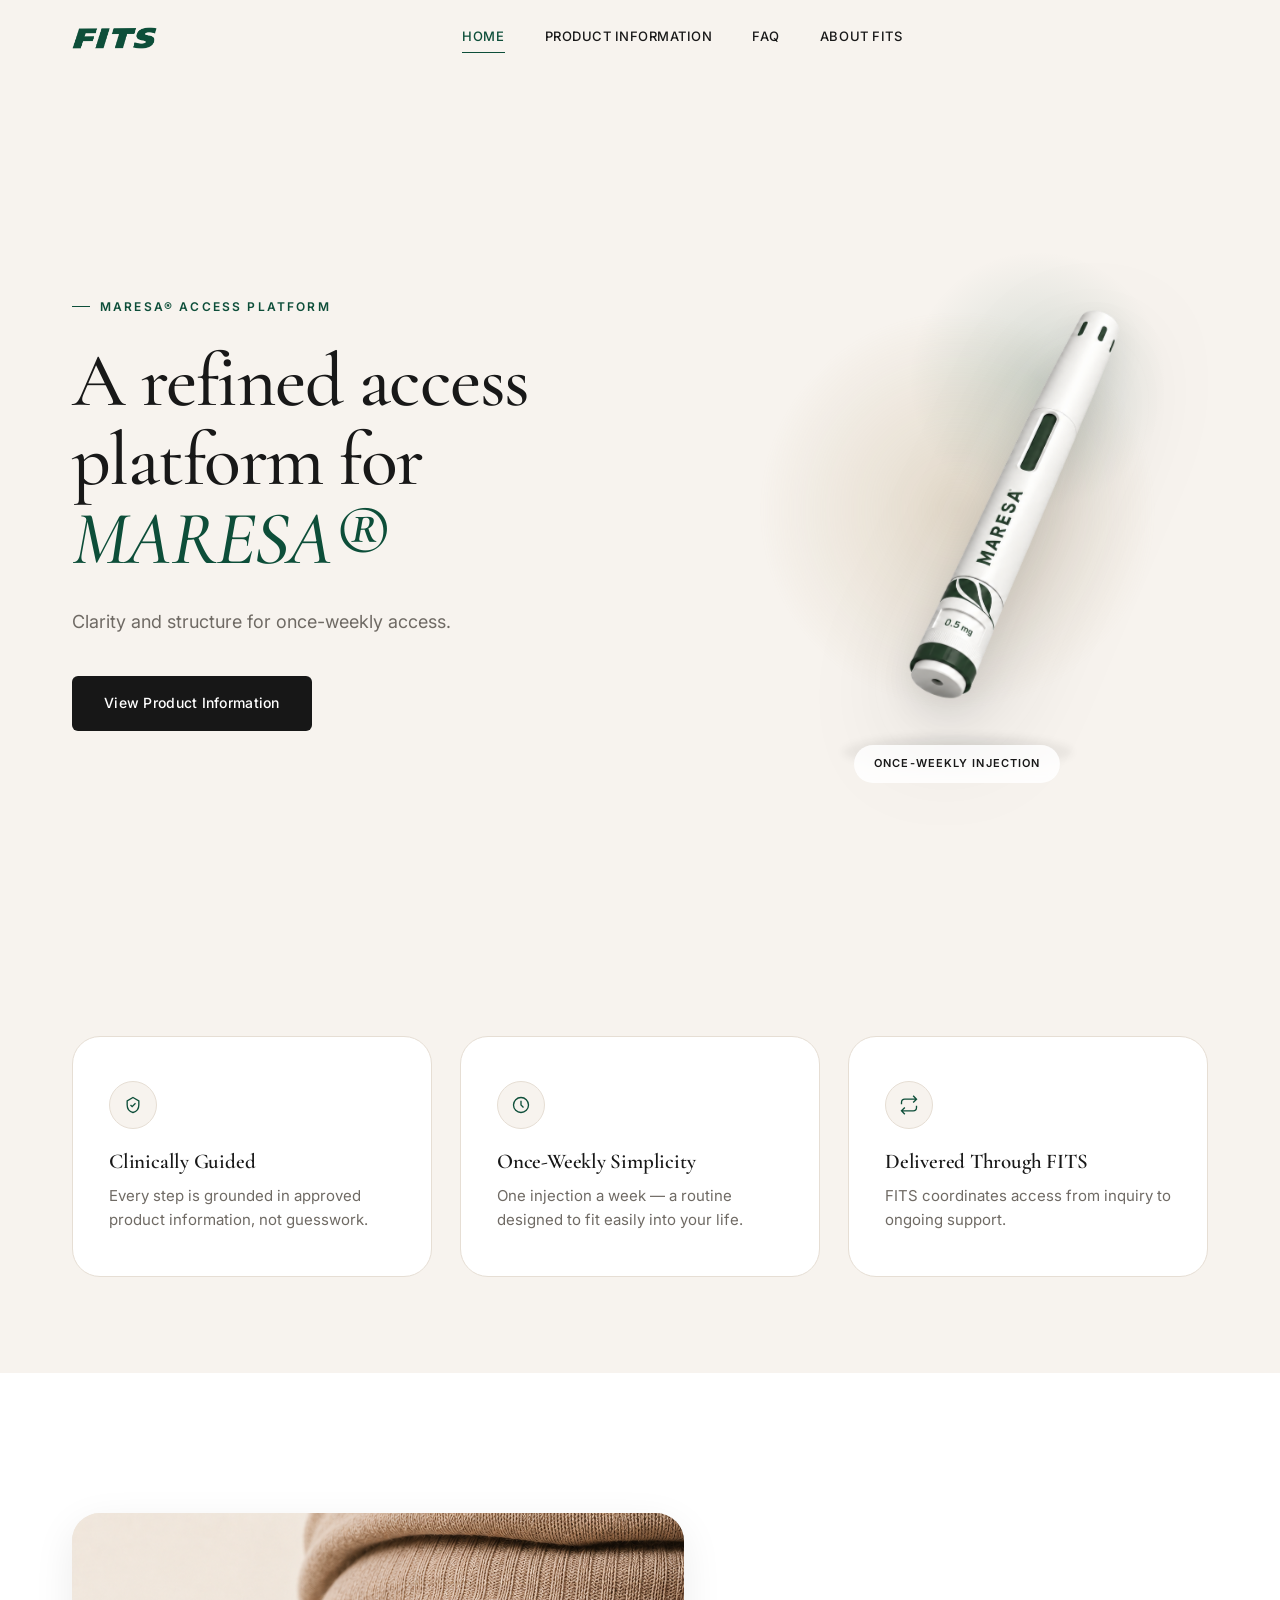
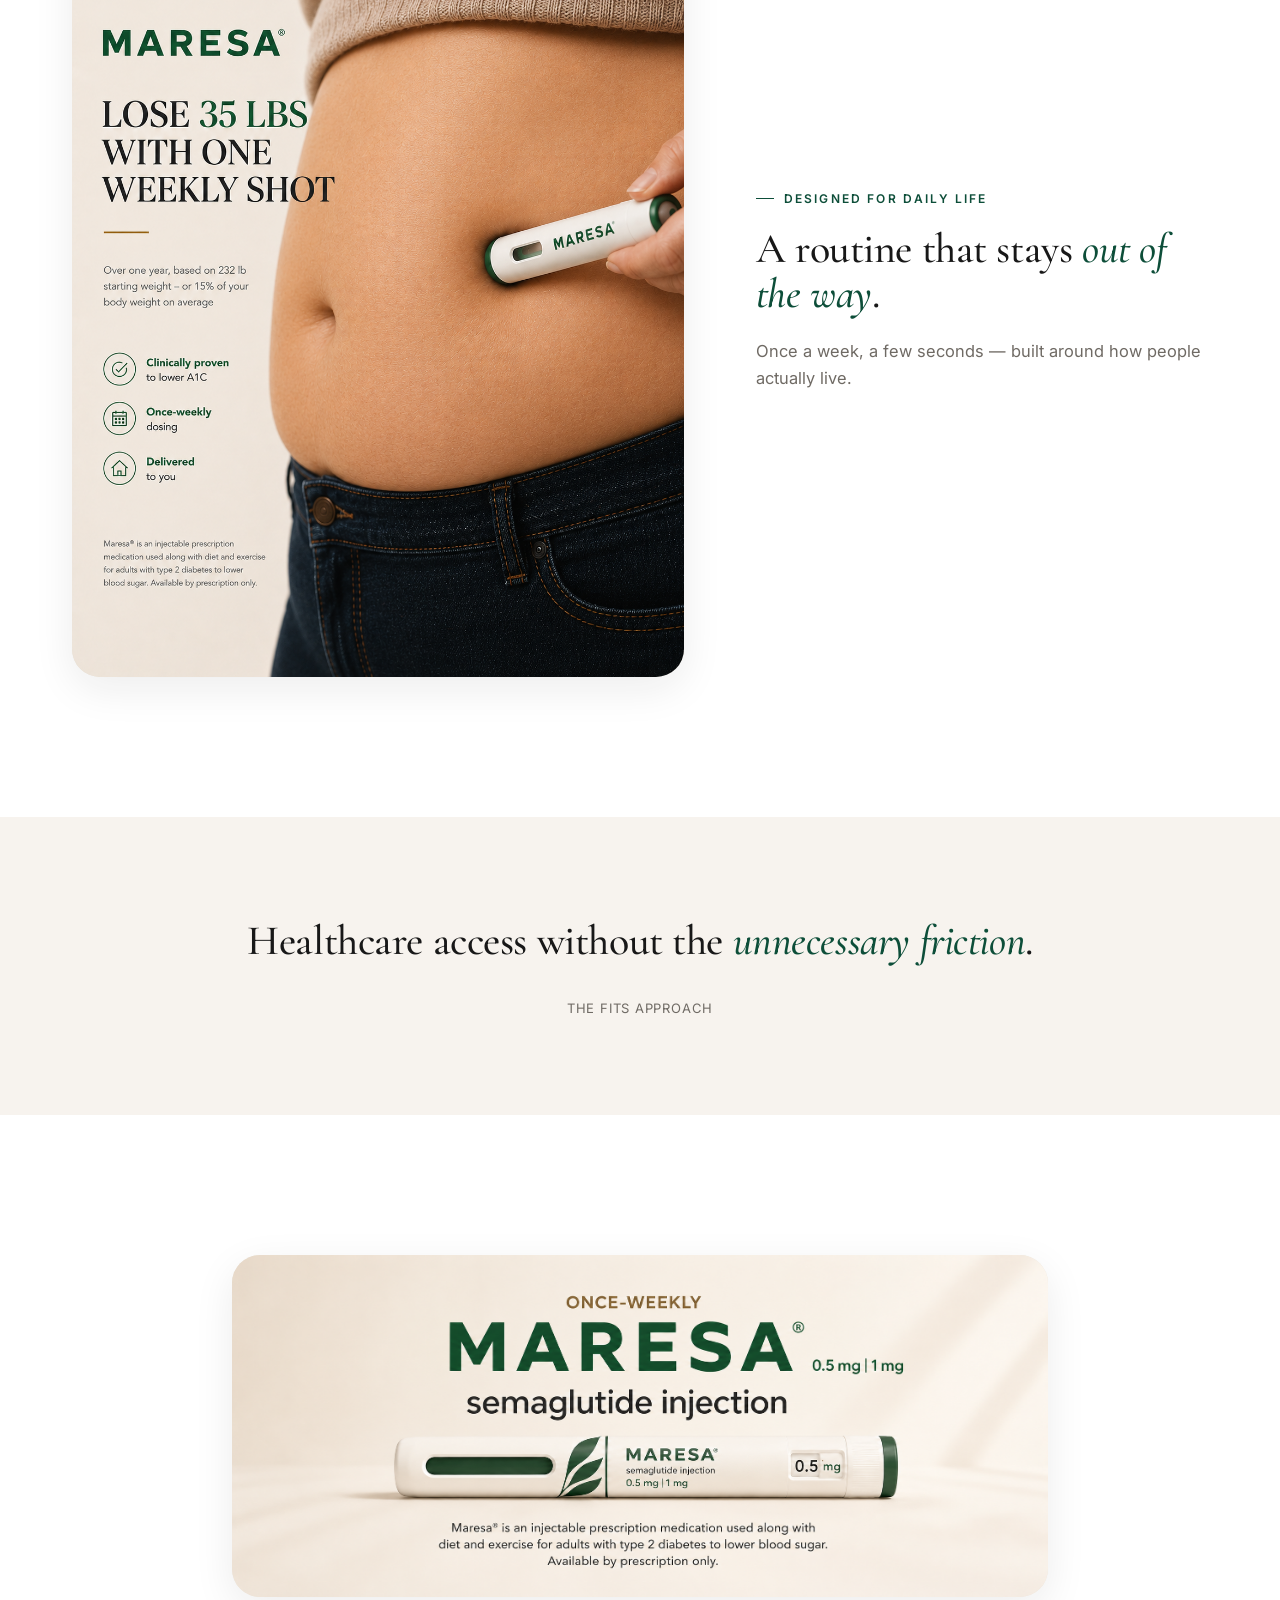
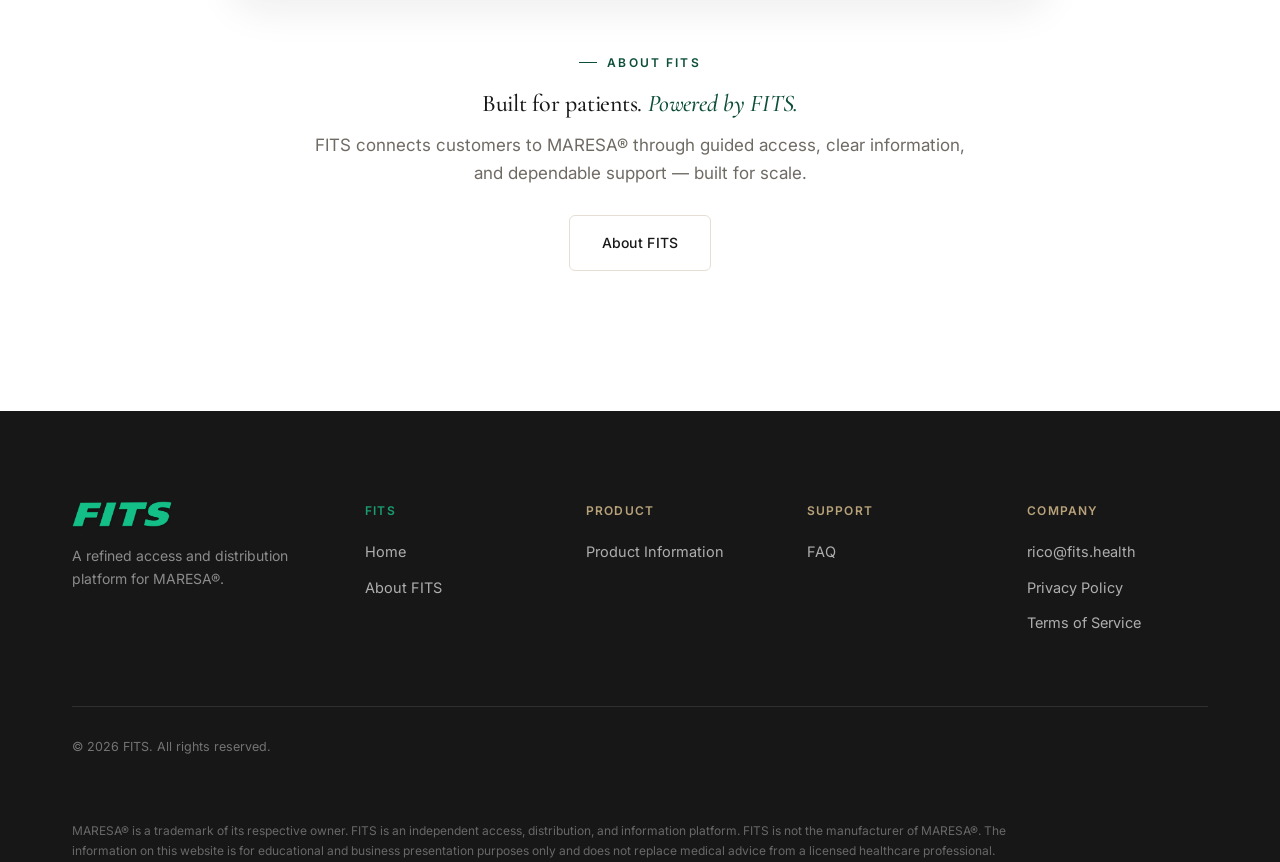
==== commit 29791487: "Fixed landing page and changed to hologram style" ====
--- a/index.html
+++ b/index.html
@@ -52,9 +52,18 @@
       </div>
     </div>
     <div class="hero-visual reveal visible">
-      <div class="stage gold-mark">
-        <img src="assets/maresa-pens-hero.png" alt="MARESA semaglutide injection pens">
-        <span class="stage-tag">Once-Weekly Injection</span>
+      <div class="product-render">
+        <div class="product-render-glow"></div>
+        <img
+          src="assets/maresa-holo.png"
+          alt="MARESA injector pen"
+          class="product-render-img"
+          onerror="this.style.display='none'; document.getElementById('render-fallback').style.display='flex';"
+        >
+        <div id="render-fallback" class="product-render-placeholder" style="display:none;">
+          <span>MARESA&reg; RENDER</span>
+        </div>
+        <span class="product-render-tag">Once-Weekly Injection</span>
       </div>
     </div>
   </div>
--- a/css/styles.css
+++ b/css/styles.css
@@ -461,6 +461,144 @@
   z-index: 3;
 }
 
+/* ============== FLOATING PRODUCT RENDER (HERO) ============== */
+
+.product-render {
+  position: relative;
+  display: flex;
+  align-items: center;
+  justify-content: center;
+  min-height: 620px;
+  isolation: isolate;
+}
+
+.product-render::before {
+  content: '';
+  position: absolute;
+  width: 78%;
+  aspect-ratio: 1 / 1;
+  border-radius: 50%;
+  background: radial-gradient(circle, rgba(184,162,122,0.30) 0%, rgba(184,162,122,0.12) 45%, transparent 72%);
+  z-index: 0;
+  filter: blur(2px);
+}
+
+.product-render::after {
+  content: '';
+  position: absolute;
+  bottom: 8%;
+  width: 46%;
+  height: 36px;
+  border-radius: 50%;
+  background: radial-gradient(ellipse, rgba(24,24,24,0.16) 0%, rgba(24,24,24,0.06) 60%, transparent 100%);
+  z-index: 0;
+  filter: blur(3px);
+}
+
+.product-render-glow {
+  position: absolute;
+  width: 52%;
+  aspect-ratio: 1 / 1;
+  border-radius: 50%;
+  background: radial-gradient(circle, rgba(13,78,57,0.14) 0%, transparent 70%);
+  z-index: 0;
+  top: 8%;
+  right: 8%;
+}
+
+.product-render-img {
+  position: relative;
+  z-index: 1;
+  max-width: 108%;
+  max-height: 580px;
+  width: auto;
+  object-fit: contain;
+  filter: drop-shadow(0 32px 42px rgba(24,24,24,0.18)) drop-shadow(0 10px 14px rgba(24,24,24,0.09));
+  transform: scale(1.2);
+  transform-origin: center center;
+  animation: float-pen-scaled 6s ease-in-out infinite;
+  backface-visibility: hidden;
+  will-change: transform;
+}
+
+@keyframes float-pen {
+  0%, 100% { transform: translateY(0); }
+  50% { transform: translateY(-14px); }
+}
+
+@keyframes float-pen-scaled {
+  0%, 100% { transform: scale(1.2) translateY(0); }
+  50% { transform: scale(1.2) translateY(-14px); }
+}
+
+@keyframes float-pen-scaled-tablet {
+  0%, 100% { transform: scale(1.25) translateY(0); }
+  50% { transform: scale(1.25) translateY(-12px); }
+}
+
+@keyframes float-pen-scaled-mobile {
+  0%, 100% { transform: scale(1.08) translateY(0); }
+  50% { transform: scale(1.08) translateY(-8px); }
+}
+
+.product-render-tag {
+  position: absolute;
+  bottom: 6%;
+  left: 50%;
+  transform: translateX(-50%);
+  background: rgba(255,255,255,0.85);
+  backdrop-filter: blur(6px);
+  padding: 10px 20px;
+  border-radius: 30px;
+  font-size: 11px;
+  letter-spacing: 0.1em;
+  text-transform: uppercase;
+  font-weight: 600;
+  color: var(--ink);
+  z-index: 2;
+  white-space: nowrap;
+}
+
+.product-render-placeholder {
+  position: relative;
+  z-index: 1;
+  width: 58%;
+  aspect-ratio: 0.32;
+  max-height: 400px;
+  border-radius: 100px;
+  background: linear-gradient(155deg, #FFFFFF 0%, #F1ECE3 55%, #E6DECF 100%);
+  border: 1px solid rgba(255,255,255,0.8);
+  box-shadow:
+    inset 0 2px 4px rgba(255,255,255,0.9),
+    inset 0 -6px 14px rgba(184,162,122,0.18),
+    0 28px 36px rgba(24,24,24,0.14);
+  display: flex;
+  align-items: center;
+  justify-content: center;
+  animation: float-pen 6s ease-in-out infinite;
+}
+
+.product-render-placeholder::before {
+  content: '';
+  position: absolute;
+  top: 14%;
+  left: 18%;
+  width: 22%;
+  height: 38%;
+  border-radius: 40px;
+  background: linear-gradient(160deg, rgba(13,78,57,0.85), rgba(13,78,57,0.55));
+}
+
+.product-render-placeholder span {
+  position: absolute;
+  bottom: 14%;
+  font-size: 10px;
+  letter-spacing: 0.1em;
+  text-transform: uppercase;
+  color: var(--muted);
+  font-weight: 600;
+}
+
 /* ============== TRUST STRIP ============== */
 
 .trust-strip {
@@ -1236,6 +1374,9 @@
 @media (max-width: 1024px) {
   .hero-grid { grid-template-columns: 1fr; gap: 56px; }
   .hero-copy p { max-width: 100%; }
+  .product-render { min-height: 480px; }
+  .product-render-img { max-height: 440px; transform: scale(1.25); animation: float-pen-scaled-tablet 6s ease-in-out infinite; }
+  .product-render-placeholder { max-height: 360px; }
   .split,
   .split.wide-image-left,
   .split.wide-image-right { grid-template-columns: 1fr; }
@@ -1260,6 +1401,9 @@
   .nav-brand-logo { height: 18px; }
   .footer-brand-logo { height: 22px; }
   .hero { padding: 150px 0 80px; }
+  .product-render { min-height: 340px; }
+  .product-render-placeholder { max-height: 300px; }
+  .product-render-img { max-height: 300px; transform: scale(1.08); animation: float-pen-scaled-mobile 6s ease-in-out infinite; }
   .section { padding: 80px 0; }
   .trust-grid { grid-template-columns: repeat(2, 1fr); gap: 24px; }
   .trust-item:nth-child(2)::after { display: none; }
